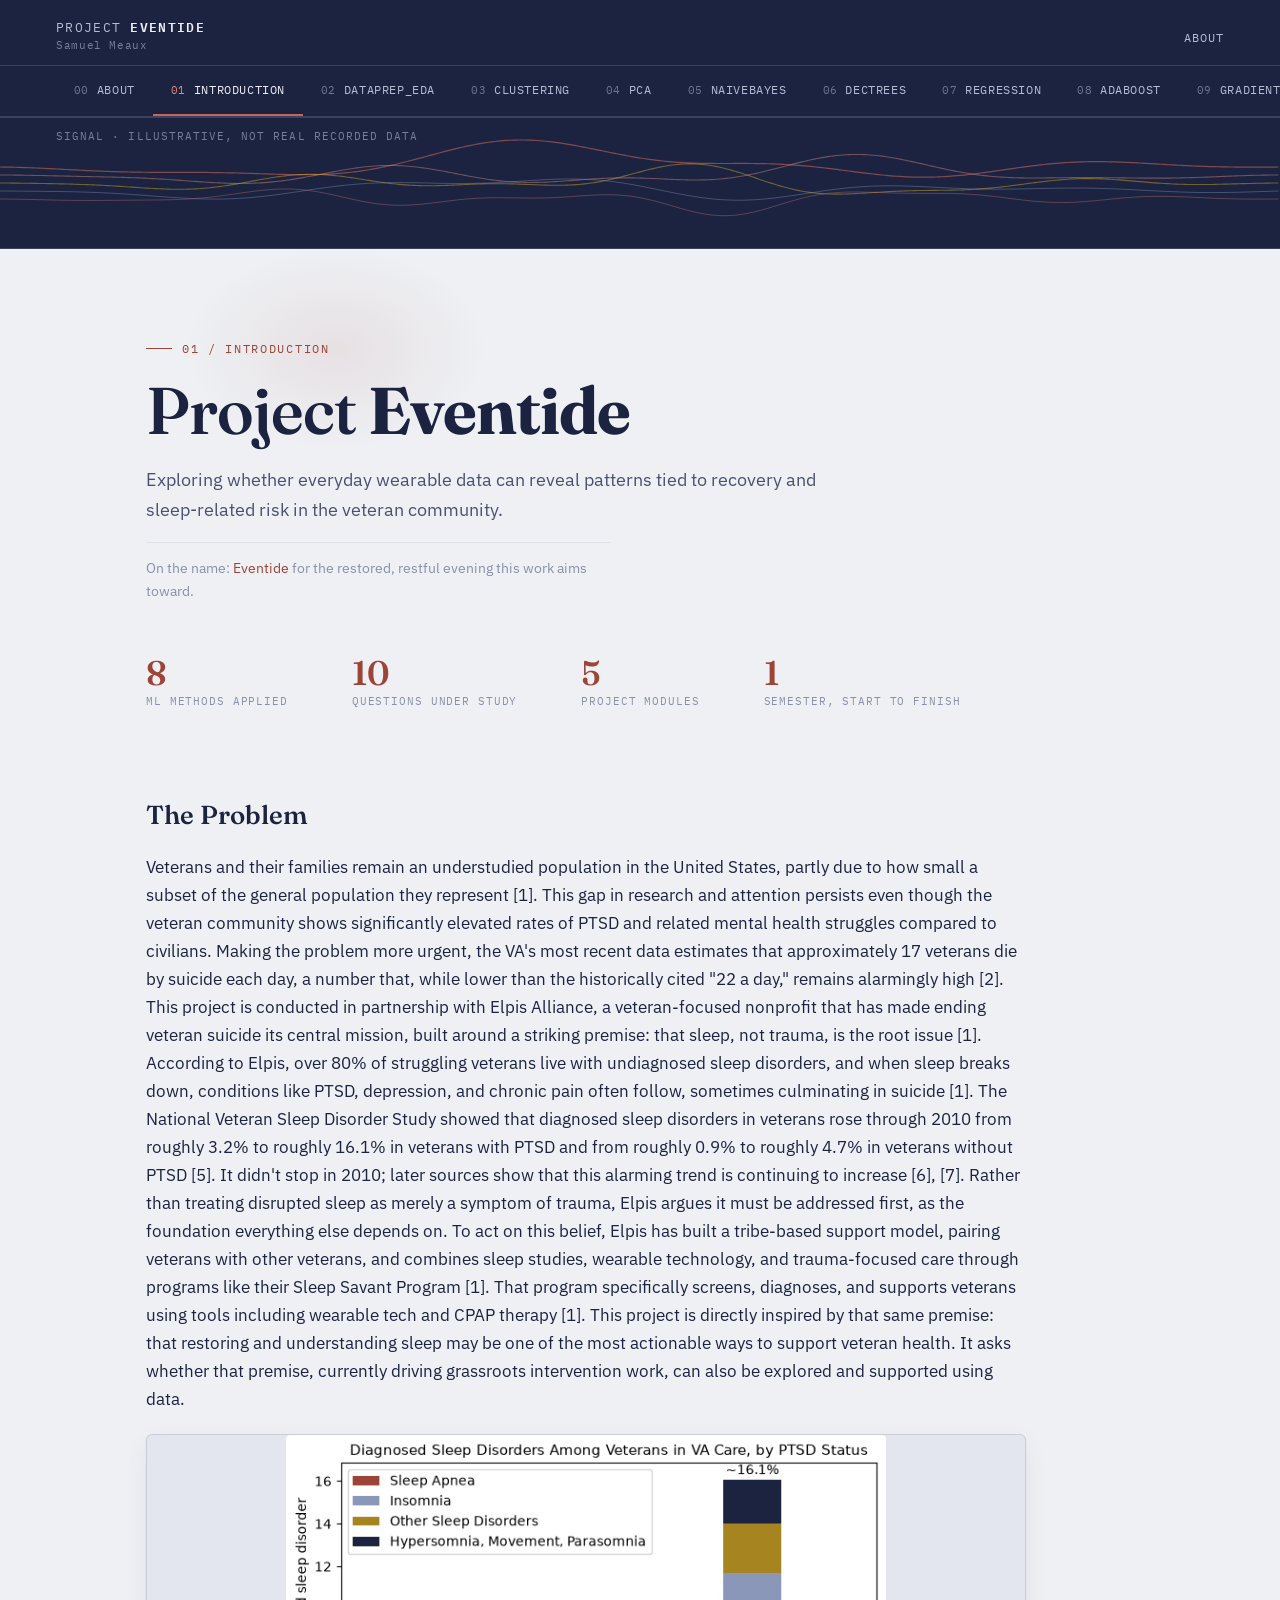
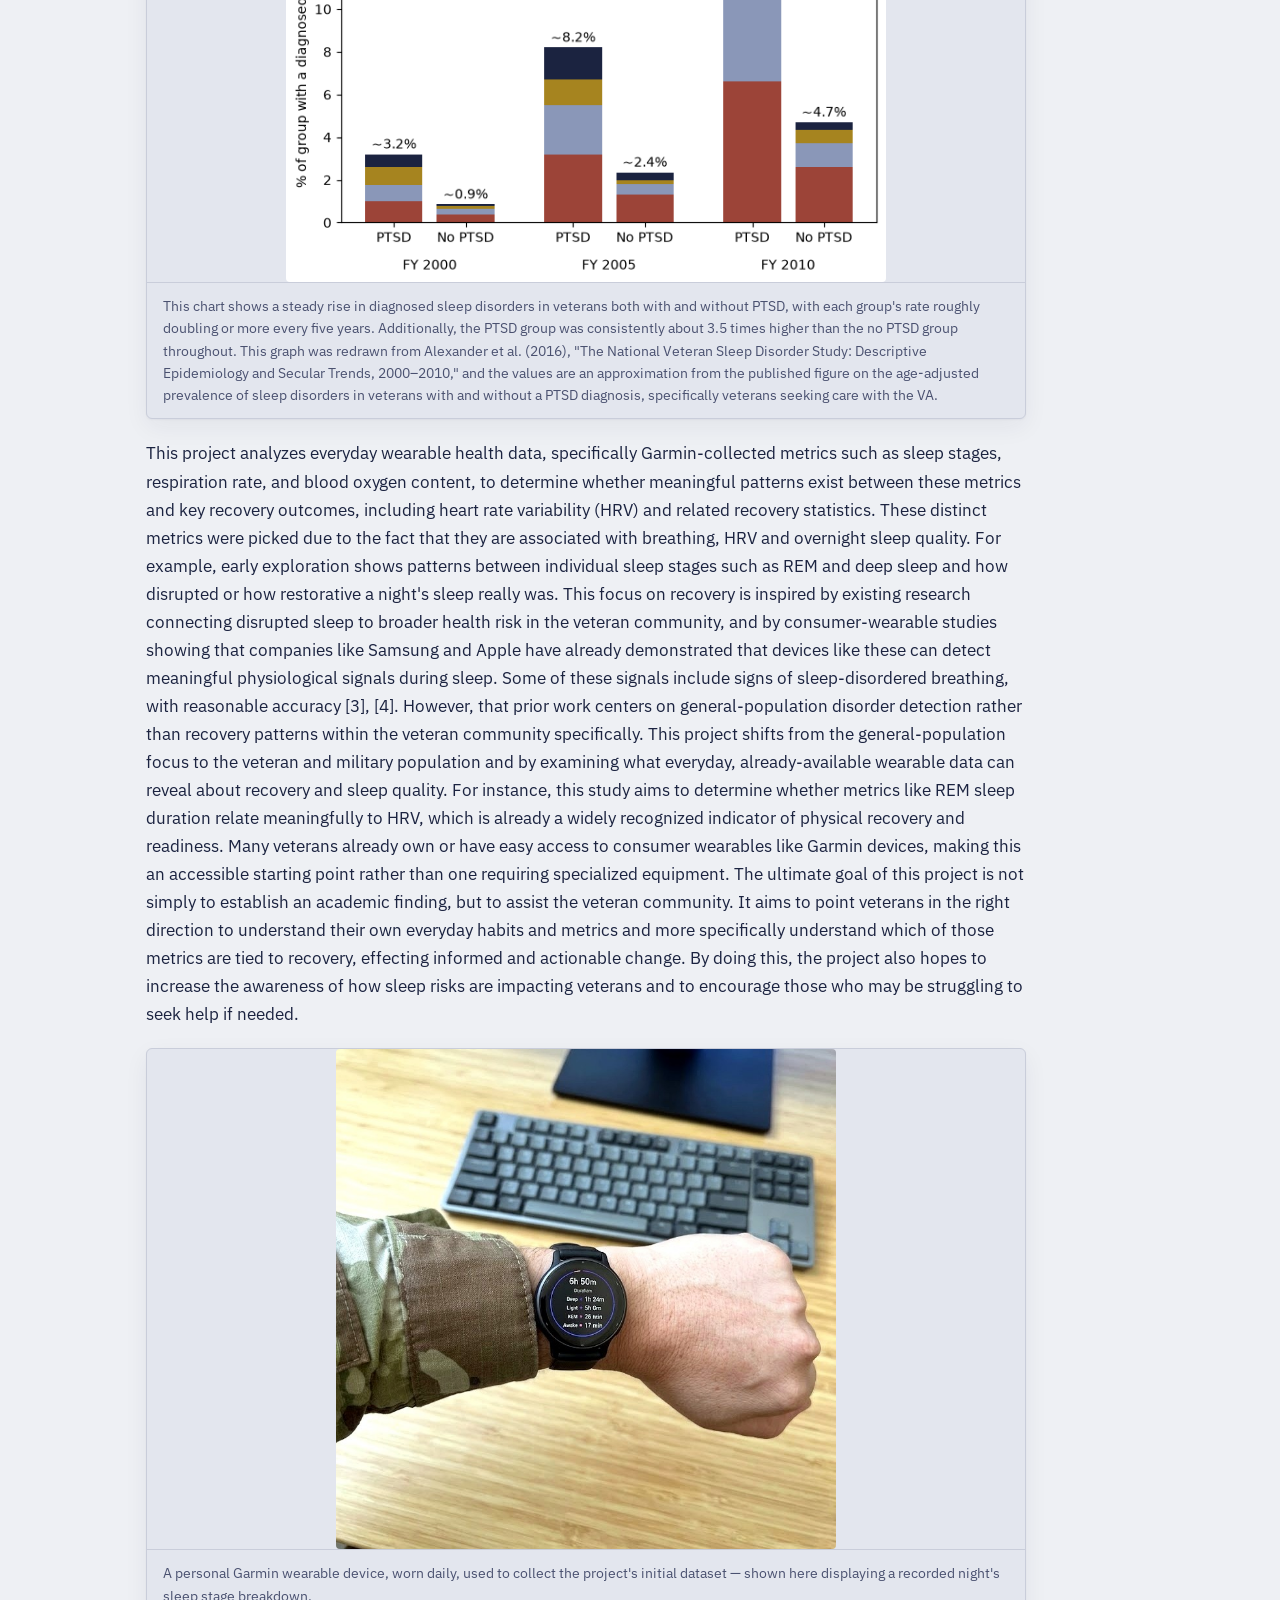
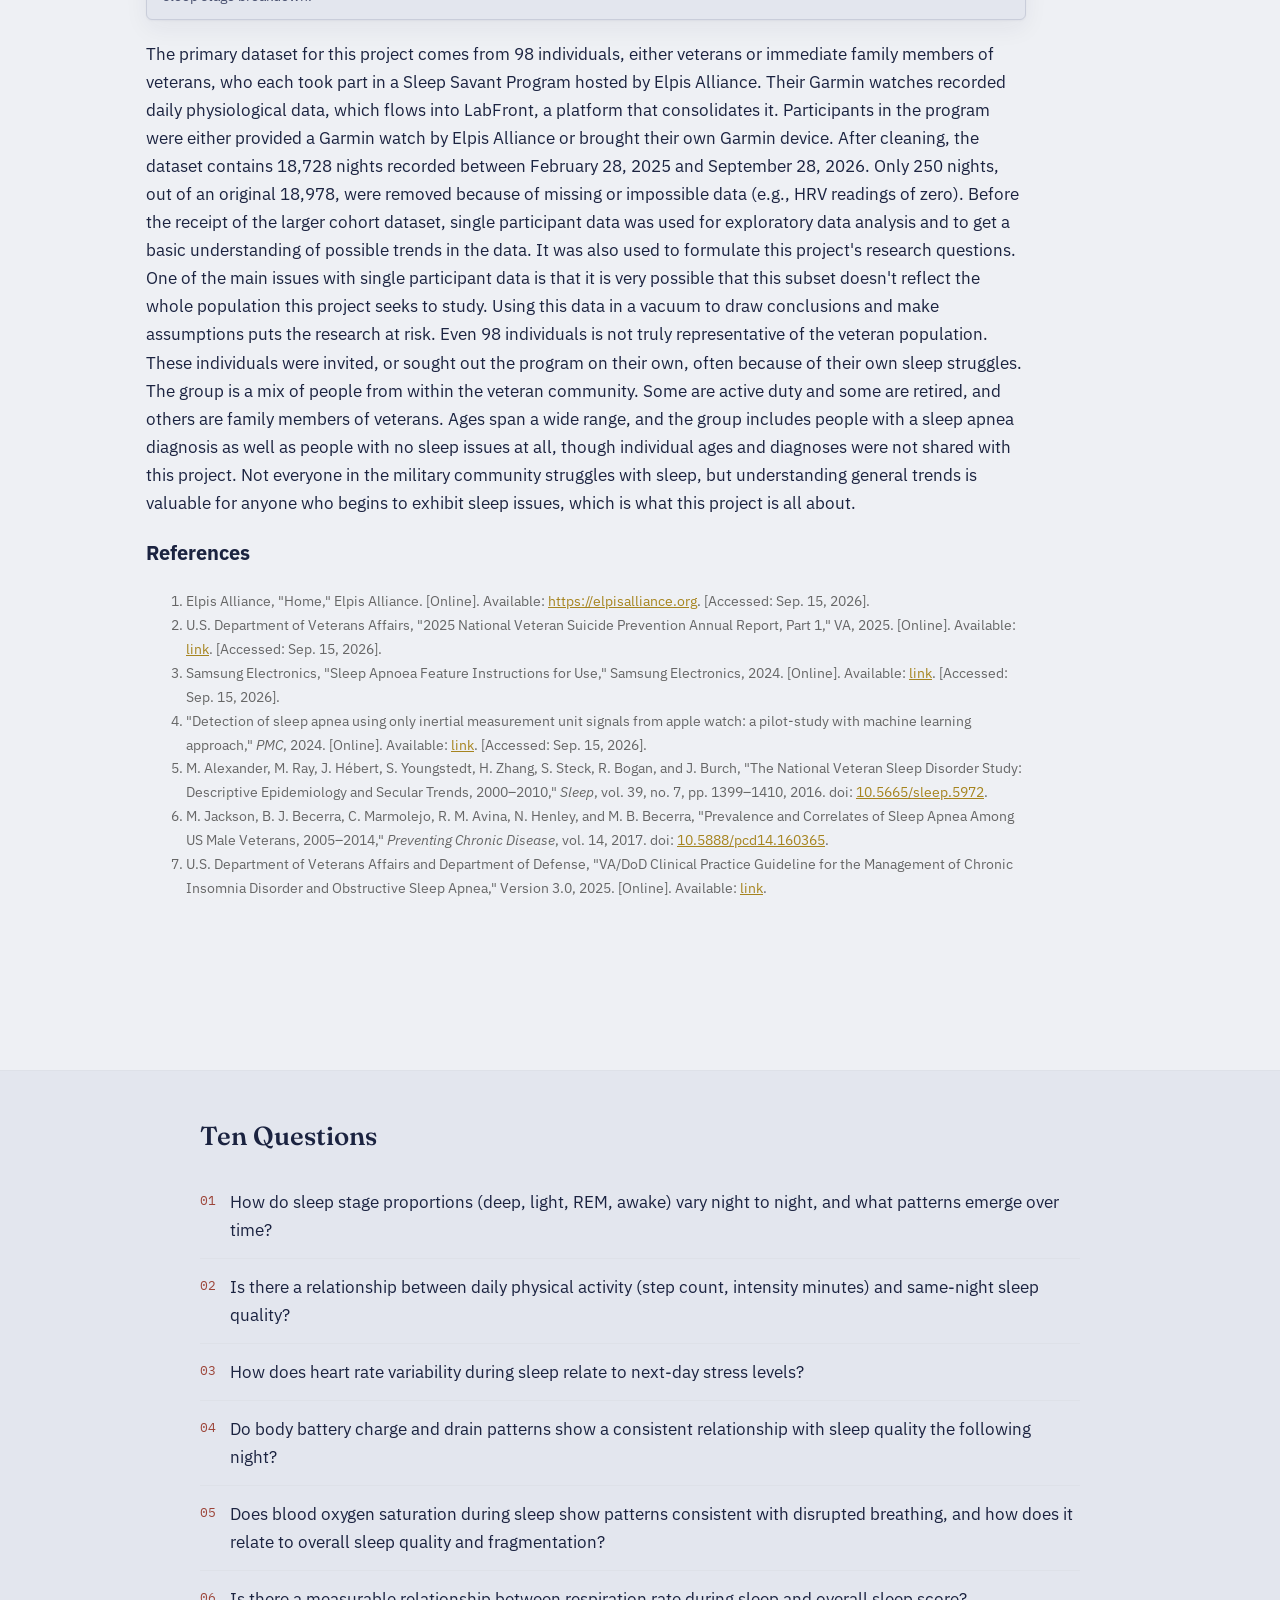
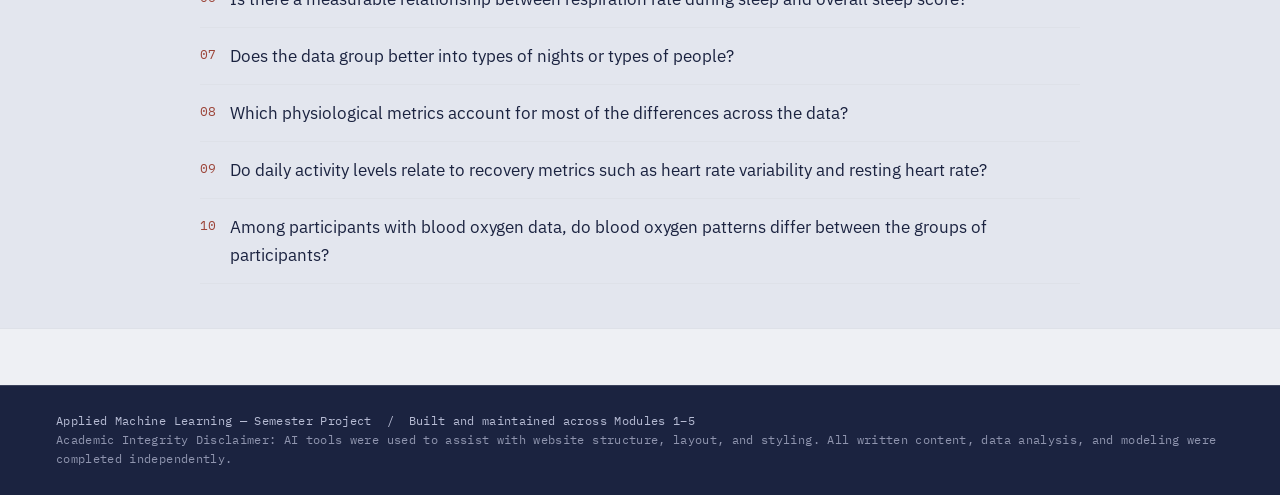
==== index.html @ ddfbb97f "F.7.3: Polishing Text" ====
<!DOCTYPE html>
<html lang="en">
<head>
<meta charset="UTF-8">
<meta name="viewport" content="width=device-width, initial-scale=1.0">
<title>Introduction — Eventide</title>
<link rel="preconnect" href="https://fonts.googleapis.com">
<link href="https://fonts.googleapis.com/css2?family=Fraunces:opsz,wght@9..144,400;9..144,560;9..144,620&family=IBM+Plex+Sans:wght@400;500;600&family=IBM+Plex+Mono:wght@400;500&display=swap" rel="stylesheet">
<link rel="stylesheet" href="style.css">
</head>
<body>

<header class="topbar">
  <a class="wordmark" href="index.html">
    <span class="wm-title">Project <b>Eventide</b></span>
    <span class="wm-name">Samuel Meaux</span>
  </a>
  <nav>
    <a href="about.html">About</a>
  </nav>
</header>

<div class="rail-wrap">
  <nav class="rail">
      <a class="rail-item" href="about.html"><span class="n">00</span><span class="t">About</span></a>
      <a class="rail-item active" href="index.html"><span class="n">01</span><span class="t">Introduction</span></a>
      <a class="rail-item" href="dataprep.html"><span class="n">02</span><span class="t">DataPrep_EDA</span></a>
      <a class="rail-item" href="clustering.html"><span class="n">03</span><span class="t">Clustering</span></a>
      <a class="rail-item" href="pca.html"><span class="n">04</span><span class="t">PCA</span></a>
      <a class="rail-item" href="naivebayes.html"><span class="n">05</span><span class="t">NaiveBayes</span></a>
      <a class="rail-item" href="dectrees.html"><span class="n">06</span><span class="t">DecTrees</span></a>
      <a class="rail-item" href="regression.html"><span class="n">07</span><span class="t">Regression</span></a>
      <a class="rail-item" href="adaboost.html"><span class="n">08</span><span class="t">AdaBoost</span></a>
      <a class="rail-item" href="gradientboosting.html"><span class="n">09</span><span class="t">GradientBoosting</span></a>
      <a class="rail-item" href="xgboost.html"><span class="n">10</span><span class="t">XGBoost</span></a>
      <a class="rail-item" href="conclusions.html"><span class="n">11</span><span class="t">Conclusions</span></a>
  </nav>
</div>

<script>(function(){var w=document.querySelector(".rail-wrap");var a=w&&w.querySelector(".active");if(a){w.scrollLeft=a.offsetLeft-(w.clientWidth-a.offsetWidth)/2;}})();</script>

<div class="wave-strip">
  <span class="wave-label">Signal &middot; illustrative, not real recorded data</span>
  <canvas id="brainwave" aria-hidden="true"></canvas>
</div>

<section class="hero">
  <div class="eyebrow">01 / Introduction</div>
  <h1>Project <b>Eventide</b></h1>
  <p class="sub">Exploring whether everyday wearable data can reveal patterns tied to recovery and sleep-related risk in the veteran community.</p>
  <p class="name-note">On the name: <em>Eventide</em> for the restored, restful evening this work aims toward.</p>
</section>

<div class="stat-strip">
  <div class="stat"><span class="num">8</span><span class="label">ML Methods Applied</span></div>
  <div class="stat"><span class="num">10</span><span class="label">Questions Under Study</span></div>
  <div class="stat"><span class="num">5</span><span class="label">Project Modules</span></div>
  <div class="stat"><span class="num">1</span><span class="label">Semester, Start to Finish</span></div>
</div>

<main class="shell">

<div class="prose">
  <h2>The Problem</h2>
  <p>Veterans and their families remain an understudied population in the United States, partly due to how small a subset of the general population they represent [1]. This gap in research and attention persists even though the veteran community shows significantly elevated rates of PTSD and related mental health struggles compared to civilians. Making the problem more urgent, the VA's most recent data estimates that approximately 17 veterans die by suicide each day, a number that, while lower than the historically cited "22 a day," remains alarmingly high [2]. This project is conducted in partnership with Elpis Alliance, a veteran-focused nonprofit that has made ending veteran suicide its central mission, built around a striking premise: that sleep, not trauma, is the root issue [1]. According to Elpis, over 80% of struggling veterans live with undiagnosed sleep disorders, and when sleep breaks down, conditions like PTSD, depression, and chronic pain often follow, sometimes culminating in suicide [1]. The National Veteran Sleep Disorder Study showed that diagnosed sleep disorders in veterans rose through 2010 from roughly 3.2% to roughly 16.1% in veterans with PTSD and from roughly 0.9% to roughly 4.7% in veterans without PTSD [5]. It didn't stop in 2010; later sources show that this alarming trend is continuing to increase [6], [7]. Rather than treating disrupted sleep as merely a symptom of trauma, Elpis argues it must be addressed first, as the foundation everything else depends on. To act on this belief, Elpis has built a tribe-based support model, pairing veterans with other veterans, and combines sleep studies, wearable technology, and trauma-focused care through programs like their Sleep Savant Program [1]. That program specifically screens, diagnoses, and supports veterans using tools including wearable tech and CPAP therapy [1]. This project is directly inspired by that same premise: that restoring and understanding sleep may be one of the most actionable ways to support veteran health. It asks whether that premise, currently driving grassroots intervention work, can also be explored and supported using data.</p>

  <figure class="figure">
  <img src="images/intro/ptsd_sleep_disorders.png" alt="Stacked bar chart of diagnosed sleep disorders among veterans in VA care with and without PTSD for fiscal years 2000, 2005, and 2010, rising in both groups and higher with PTSD" style="width:100%; max-width:600px; display:block; margin:0 auto; border-radius:4px;">
  <figcaption>This chart shows a steady rise in diagnosed sleep disorders in veterans both with and without PTSD, with each group's rate roughly doubling or more every five years. Additionally, the PTSD group was consistently about 3.5 times higher than the no PTSD group throughout. This graph was redrawn from Alexander et al. (2016), "The National Veteran Sleep Disorder Study: Descriptive Epidemiology and Secular Trends, 2000&ndash;2010," and the values are an approximation from the published figure on the age-adjusted prevalence of sleep disorders in veterans with and without a PTSD diagnosis, specifically veterans seeking care with the VA.</figcaption>
</figure>

  

  <p>This project analyzes everyday wearable health data, specifically Garmin-collected metrics such as sleep stages, respiration rate, and blood oxygen content, to determine whether meaningful patterns exist between these metrics and key recovery outcomes, including heart rate variability (HRV) and related recovery statistics. These distinct metrics were picked due to the fact that they are associated with breathing, HRV and overnight sleep quality. For example, early exploration shows patterns between individual sleep stages such as REM and deep sleep and how disrupted or how restorative a night's sleep really was. This focus on recovery is inspired by existing research connecting disrupted sleep to broader health risk in the veteran community, and by consumer-wearable studies showing that companies like Samsung and Apple have already demonstrated that devices like these can detect meaningful physiological signals during sleep. Some of these signals include signs of sleep-disordered breathing, with reasonable accuracy [3], [4]. However, that prior work centers on general-population disorder detection rather than recovery patterns within the veteran community specifically. This project shifts from the general-population focus to the veteran and military population and by examining what everyday, already-available wearable data can reveal about recovery and sleep quality. For instance, this study aims to determine whether metrics like REM sleep duration relate meaningfully to HRV, which is already a widely recognized indicator of physical recovery and readiness. Many veterans already own or have easy access to consumer wearables like Garmin devices, making this an accessible starting point rather than one requiring specialized equipment. The ultimate goal of this project is not simply to establish an academic finding, but to assist the veteran community. It aims to point veterans in the right direction to understand their own everyday habits and metrics and more specifically understand which of those metrics are tied to recovery, effecting informed and actionable change. By doing this, the project also hopes to increase the awareness of how sleep risks are impacting veterans and to encourage those who may be struggling to seek help if needed.</p>

  <figure class="figure">
  <img src="images/intro/garmin-desk-square.jpeg" alt="A Garmin wearable device on a wrist, displaying sleep stage data, with a military uniform sleeve visible" style="width:100%; max-width:500px; display:block; margin:0 auto; border-radius:4px;">
  <figcaption>A personal Garmin wearable device, worn daily, used to collect the project's initial dataset — shown here displaying a recorded night's sleep stage breakdown.</figcaption>
</figure>
  
<p>The primary dataset for this project comes from 98 individuals, either veterans or immediate family members of veterans, who each took part in a Sleep Savant Program hosted by Elpis Alliance. Their Garmin watches recorded daily physiological data, which flows into LabFront, a platform that consolidates it. Participants in the program were either provided a Garmin watch by Elpis Alliance or brought their own Garmin device. After cleaning, the dataset contains 18,728 nights recorded between February 28, 2025 and September 28, 2026. Only 250 nights, out of an original 18,978, were removed because of missing or impossible data (e.g., HRV readings of zero). Before the receipt of the larger cohort dataset, single participant data was used for exploratory data analysis and to get a basic understanding of possible trends in the data. It was also used to formulate this project's research questions. One of the main issues with single participant data is that it is very possible that this subset doesn't reflect the whole population this project seeks to study. Using this data in a vacuum to draw conclusions and make assumptions puts the research at risk. Even 98 individuals is not truly representative of the veteran population. These individuals were invited, or sought out the program on their own, often because of their own sleep struggles. The group is a mix of people from within the veteran community. Some are active duty and some are retired, and others are family members of veterans. Ages span a wide range, and the group includes people with a sleep apnea diagnosis as well as people with no sleep issues at all, though individual ages and diagnoses were not shared with this project. Not everyone in the military community struggles with sleep, but understanding general trends is valuable for anyone who begins to exhibit sleep issues, which is what this project is all about.</p>

  <h3>References</h3>
  <ol style="font-size: 0.85em; color: #666;">
    <li id="ref1">Elpis Alliance, "Home," Elpis Alliance. [Online]. Available: <a href="https://elpisalliance.org" target="_blank">https://elpisalliance.org</a>. [Accessed: Sep. 15, 2026].</li>
    <li id="ref2">U.S. Department of Veterans Affairs, "2025 National Veteran Suicide Prevention Annual Report, Part 1," VA, 2025. [Online]. Available: <a href="https://www.mentalhealth.va.gov/docs/data-sheets/2025/2025_national_veteran_suicide_prevention_annual_report_part_1_final.pdf" target="_blank">link</a>. [Accessed: Sep. 15, 2026].</li>
    <li id="ref3">Samsung Electronics, "Sleep Apnoea Feature Instructions for Use," Samsung Electronics, 2024. [Online]. Available: <a href="https://images.samsung.com/is/content/samsung/assets/za/apps/samsung-health-monitor/2025/IFU_SLEEP-APNEA_ZA_v1.0_2024-12_v1.2.pdf" target="_blank">link</a>. [Accessed: Sep. 15, 2026].</li>
    <li id="ref4">"Detection of sleep apnea using only inertial measurement unit signals from apple watch: a pilot-study with machine learning approach," <em>PMC</em>, 2024. [Online]. Available: <a href="https://www.ncbi.nlm.nih.gov/pmc/articles/PMC11787281/" target="_blank">link</a>. [Accessed: Sep. 15, 2026].</li>
    <li id="ref5">M. Alexander, M. Ray, J. H&eacute;bert, S. Youngstedt, H. Zhang, S. Steck, R. Bogan, and J. Burch, "The National Veteran Sleep Disorder Study: Descriptive Epidemiology and Secular Trends, 2000&ndash;2010," <em>Sleep</em>, vol. 39, no. 7, pp. 1399&ndash;1410, 2016. doi: <a href="https://doi.org/10.5665/sleep.5972" target="_blank">10.5665/sleep.5972</a>.</li>
    <li id="ref6">M. Jackson, B. J. Becerra, C. Marmolejo, R. M. Avina, N. Henley, and M. B. Becerra, "Prevalence and Correlates of Sleep Apnea Among US Male Veterans, 2005&ndash;2014," <em>Preventing Chronic Disease</em>, vol. 14, 2017. doi: <a href="https://doi.org/10.5888/pcd14.160365" target="_blank">10.5888/pcd14.160365</a>.</li>
    <li id="ref7">U.S. Department of Veterans Affairs and Department of Defense, "VA/DoD Clinical Practice Guideline for the Management of Chronic Insomnia Disorder and Obstructive Sleep Apnea," Version 3.0, 2025. [Online]. Available: <a href="https://www.healthquality.va.gov/guidelines/CD/insomnia/I-OSA-CPG_2025-Guideline_final_20250915.pdf" target="_blank">link</a>.</li>
  </ol>
</div>

</main>

<div class="band">
  <div class="prose">
    <h2 style="margin-top:0;">Ten Questions</h2>
    <ol class="qlist">
    <li>How do sleep stage proportions (deep, light, REM, awake) vary night to night, and what patterns emerge over time?</li>
    <li>Is there a relationship between daily physical activity (step count, intensity minutes) and same-night sleep quality?</li>
    <li>How does heart rate variability during sleep relate to next-day stress levels?</li>
    <li>Do body battery charge and drain patterns show a consistent relationship with sleep quality the following night?</li>
    <li>Does blood oxygen saturation during sleep show patterns consistent with disrupted breathing, and how does it relate to overall sleep quality and fragmentation?</li>
    <li>Is there a measurable relationship between respiration rate during sleep and overall sleep score?</li>
    <li>Does the data group better into types of nights or types of people?</li>
    <li>Which physiological metrics account for most of the differences across the data?</li>
    <li>Do daily activity levels relate to recovery metrics such as heart rate variability and resting heart rate?</li>
    <li>Among participants with blood oxygen data, do blood oxygen patterns differ between the groups of participants?</li>
  </ol>
  </div>
</div>

<footer>
  Applied Machine Learning &mdash; Semester Project &nbsp;/&nbsp; Built and maintained across Modules 1&ndash;5<br>
  <span style="opacity:.75">Academic Integrity Disclaimer: AI tools were used to assist with website structure, layout, and styling. All written content, data analysis, and modeling were completed independently.</span>
</footer>

<script>
(function(){
  var canvas = document.getElementById('brainwave');
  if(!canvas) return;
  var ctx = canvas.getContext('2d');
  var reduceMotion = window.matchMedia('(prefers-reduced-motion: reduce)').matches;
  var dpr = Math.min(window.devicePixelRatio || 1, 2);
  var w, h, t = 0;

  function resize(){
    var rect = canvas.getBoundingClientRect();
    w = rect.width;
    h = rect.height;
    canvas.width = Math.round(w * dpr);
    canvas.height = Math.round(h * dpr);
    ctx.setTransform(dpr,0,0,dpr,0,0);
  }
  window.addEventListener('resize', resize);
  window.addEventListener('load', resize);
  if(window.ResizeObserver){
    new ResizeObserver(resize).observe(canvas);
  }
  resize();

  // continuous traveling-wave function — never repeats/tiles, so no seam
  function channelY(x, time, opts){
    var v = 0;
    v += Math.sin(x*opts.f1 - time*opts.s1) * opts.a1;
    v += Math.sin(x*opts.f2 - time*opts.s2 + opts.p2) * opts.a2;
    v += Math.sin(x*opts.f3 - time*opts.s3 + opts.p3) * opts.a3;
    return v;
  }

  // envelope tapers amplitude to ~0 at both edges, so every line
  // converges toward a flat point left and right — like a live signal
  // bundle that only "reads" in the middle of the strip
  function envelope(x){
    var u = x / w;
    return Math.pow(Math.sin(Math.PI * u), 1.15);
  }

  var channels = [
    { f1:0.0095, s1:0.040, a1:15, f2:0.021, s2:0.024, a2:7,  f3:0.0045, s3:0.062, a3:9,  p2:0.6,  p3:2.1, baseOff:-16, color:'#C9645A', width:1.2, opacity:0.60 },
    { f1:0.0130, s1:0.052, a1:12, f2:0.026, s2:0.033, a2:6,  f3:0.0060, s3:0.078, a3:7,  p2:1.4,  p3:0.4, baseOff:-8,  color:'#D98A80', width:1.1, opacity:0.46 },
    { f1:0.0165, s1:0.061, a1:11, f2:0.031, s2:0.041, a2:5,  f3:0.0075, s3:0.090, a3:6,  p2:2.2,  p3:1.1, baseOff:0,   color:'#C9A227', width:1.1, opacity:0.50 },
    { f1:0.0110, s1:0.047, a1:10, f2:0.024, s2:0.029, a2:5,  f3:0.0052, s3:0.070, a3:6,  p2:3.0,  p3:1.8, baseOff:8,   color:'#8A97B8', width:1.0, opacity:0.40 },
    { f1:0.0200, s1:0.070, a1:9,  f2:0.036, s2:0.050, a2:4,  f3:0.0090, s3:0.100, a3:5,  p2:0.9,  p3:2.6, baseOff:16,  color:'#B76E76', width:1.0, opacity:0.42 }
  ];

  function drawChannel(opts){
    ctx.beginPath();
    ctx.strokeStyle = opts.color;
    ctx.globalAlpha = opts.opacity;
    ctx.lineWidth = opts.width;
    ctx.lineJoin = 'round';
    ctx.lineCap = 'round';
    var baseY = h * 0.5 + opts.baseOff;
    var step = 3;
    for(var x = 0; x <= w; x += step){
      var y = baseY + channelY(x, t, opts) * envelope(x);
      if(x === 0) ctx.moveTo(x, y);
      else ctx.lineTo(x, y);
    }
    ctx.stroke();
  }

  function frame(){
    ctx.clearRect(0,0,w,h);
    for(var i = 0; i < channels.length; i++) drawChannel(channels[i]);
    t += 0.06;
    if(!reduceMotion) requestAnimationFrame(frame);
  }

  frame();
})();
</script>
</body>
</html>
---- style.css ----
/* ============================================================
   TOKENS
   ============================================================ */
:root{
  /* moonlit page — where long-form text lives, kept light for readability */
  --paper: #EEF0F4;
  --paper-alt: #E3E6EE;
  --card: #F7F8FB;
  --ink: #1B2340;
  --ink-soft: #4A5170;
  --ink-faint: #8890A8;
  --line: #C9CDDA;
  --line-soft: #DEE1E8;

  /* accents — brick red (primary) + muted gold (secondary) */
  --brass: #9C4438;
  --brass-soft: rgba(156,68,56,0.10);
  --steel: #A6841F;
  --steel-soft: rgba(166,132,31,0.14);

  /* night — deep indigo frame around the top nav and footer */
  --night: #1B2340;
  --night-ink: #EDEFF5;
  --night-ink-soft: #B7BCD4;
  --night-line: rgba(255,255,255,0.14);

  --max: 880px;
}

*{box-sizing:border-box;}
html{scroll-behavior:smooth;}
body{
  margin:0;
  background:var(--paper);
  color:var(--ink);
  font-family:"IBM Plex Sans", -apple-system, sans-serif;
  font-size:17px;
  line-height:1.65;
}

a{color:var(--steel);}
a:hover{color:var(--brass);}

::selection{background:var(--brass-soft); color:var(--ink);}

/* ============================================================
   BRAINWAVE STRIP  (Introduction page signature element)
   ============================================================ */
.wave-strip{
  width:100%;
  background:var(--night);
  border-top:1px solid var(--night-line);
  border-bottom:1px solid var(--night-line);
  position:relative;
}
.wave-strip canvas{
  display:block;
  width:100%;
  height:130px;
}
.wave-label{
  position:absolute;
  top:10px;
  left:clamp(20px,5vw,56px);
  font-family:"IBM Plex Mono", monospace;
  font-size:10.5px;
  letter-spacing:0.1em;
  text-transform:uppercase;
  color:var(--night-ink-soft);
  opacity:.6;
  z-index:2;
}


.topbar{
  display:flex;
  align-items:center;
  justify-content:space-between;
  padding:20px clamp(20px, 5vw, 56px) 14px;
  background:var(--night);
  border-bottom:1px solid var(--night-line);
}
.wordmark{
  display:flex;
  flex-direction:column;
  gap:3px;
  text-decoration:none;
  line-height:1.2;
}
.wordmark .wm-title{
  font-family:"IBM Plex Mono", monospace;
  font-size:13px;
  letter-spacing:0.1em;
  text-transform:uppercase;
  color:var(--night-ink-soft);
}
.wordmark .wm-title b{color:var(--night-ink); font-weight:600;}
.wordmark .wm-name{
  font-family:"IBM Plex Mono", monospace;
  font-size:10.5px;
  letter-spacing:0.06em;
  color:var(--night-ink-soft);
  opacity:.6;
}
.wordmark:hover .wm-title,
.wordmark:hover .wm-title b,
.wordmark:hover .wm-name{
  color:#D98A80;
}
.topbar nav a{
  font-family:"IBM Plex Mono", monospace;
  font-size:12px;
  letter-spacing:0.08em;
  text-transform:uppercase;
  text-decoration:none;
  color:var(--night-ink-soft);
  margin-left:22px;
}
.topbar nav a:hover, .topbar nav a.active{color:#D98A80;}

/* ============================================================
   MISSION RAIL  (signature element — sequential tab navigation)
   ============================================================ */
.rail-wrap{
  background:var(--night);
  border-bottom:1px solid var(--night-line);
  overflow-x:auto;
}
.rail{
  display:flex;
  min-width:max-content;
  padding:0 clamp(20px, 5vw, 56px);
}
.rail a{
  display:flex;
  align-items:baseline;
  gap:8px;
  padding:14px 18px;
  text-decoration:none;
  border-bottom:2px solid transparent;
  white-space:nowrap;
  transition:border-color .15s ease;
}
.rail .n{
  font-family:"IBM Plex Mono", monospace;
  font-size:11px;
  color:var(--night-ink-soft);
  opacity:.55;
  letter-spacing:0.04em;
}
.rail .t{
  font-family:"IBM Plex Mono", monospace;
  font-size:12px;
  letter-spacing:0.05em;
  text-transform:uppercase;
  color:var(--night-ink-soft);
}
.rail a:hover{border-bottom-color:var(--night-line);}
.rail a.active{border-bottom-color:#C9645A;}
.rail a.active .n{color:#D98A80; opacity:1;}
.rail a.active .t{color:var(--night-ink);}

/* ============================================================
   HERO
   ============================================================ */
.hero{
  padding:clamp(48px,7vw,96px) clamp(20px,5vw,56px) clamp(28px,4vw,44px);
  max-width:1100px;
  margin:0 auto;
  position:relative;
}
.hero::before{
  content:"";
  position:absolute;
  top:-40px; left:clamp(0px,4vw,36px);
  width:420px; height:280px;
  background:radial-gradient(closest-side, rgba(156,68,56,0.09), transparent 72%);
  pointer-events:none;
  z-index:-1;
}
.hero .eyebrow{
  font-family:"IBM Plex Mono", monospace;
  font-size:12px;
  letter-spacing:0.14em;
  text-transform:uppercase;
  color:var(--brass);
  display:flex;
  align-items:center;
  gap:10px;
  margin-bottom:18px;
}
.hero .eyebrow::before{
  content:"";
  width:26px; height:1px;
  background:var(--brass);
  display:inline-block;
}
.hero h1{
  font-family:"Fraunces", serif;
  font-optical-sizing:auto;
  font-weight:560;
  font-size:clamp(38px, 5.6vw, 66px);
  line-height:1.04;
  letter-spacing:-0.015em;
  margin:0 0 20px;
  max-width:16ch;
  text-shadow:0 1px 0 rgba(255,255,255,0.4);
}
.hero .sub{
  font-size:18px;
  color:var(--ink-soft);
  max-width:62ch;
  margin:0 0 18px;
}
.hero .name-note{
  font-size:14px;
  color:var(--ink-faint);
  max-width:58ch;
  margin:0;
  padding-top:14px;
  border-top:1px solid var(--line-soft);
}
.hero .name-note em{
  color:var(--brass);
  font-style:normal;
}

/* ============================================================
   STAT STRIP  (hero support — real numbers, not decoration)
   ============================================================ */
.stat-strip{
  display:flex;
  flex-wrap:wrap;
  gap:clamp(28px,6vw,64px);
  max-width:1100px;
  margin:0 auto;
  padding:8px clamp(20px,5vw,56px) 40px;
}
.stat{
  display:flex;
  flex-direction:column;
  gap:2px;
}
.stat .num{
  font-family:"Fraunces", serif;
  font-weight:560;
  font-size:34px;
  color:var(--brass);
  line-height:1;
}
.stat .label{
  font-family:"IBM Plex Mono", monospace;
  font-size:11px;
  letter-spacing:0.08em;
  text-transform:uppercase;
  color:var(--ink-faint);
}

/* ============================================================
   FULL-BLEED BAND  (breaks up long flat scroll)
   ============================================================ */
.band{
  background:var(--paper-alt);
  border-top:1px solid var(--line-soft);
  border-bottom:1px solid var(--line-soft);
  margin:56px 0;
  padding:44px clamp(20px,5vw,56px);
}
.band .prose{max-width:var(--max); margin:0 auto; padding:0 0;}


.shell{
  padding:0 clamp(20px,5vw,56px) 100px;
  max-width:1100px;
  margin:0 auto;
}
.prose{max-width:var(--max);}
.prose p{margin:0 0 20px;}
.prose h2{
  font-family:"Fraunces", serif;
  font-weight:560;
  font-size:26px;
  margin:44px 0 16px;
}

/* ============================================================
   PLACEHOLDER CARDS  (to be replaced with real content)
   ============================================================ */
.tk{
  border:1px solid var(--line);
  background:var(--card);
  border-radius:6px;
  padding:24px 26px;
  margin:20px 0 30px;
  box-shadow:0 1px 2px rgba(27,35,64,0.04), 0 6px 20px rgba(27,35,64,0.05);
  position:relative;
}
.tk::before{
  content:"";
  position:absolute;
  left:0; top:14px; bottom:14px;
  width:3px;
  border-radius:2px;
  background:var(--brass);
  opacity:.55;
}
.tk .tk-label{
  font-family:"IBM Plex Mono", monospace;
  font-size:11px;
  letter-spacing:0.1em;
  text-transform:uppercase;
  color:var(--brass);
  margin-bottom:8px;
  display:block;
}
.tk p{color:var(--ink-soft); margin:0 0 8px; font-size:15px;}
.tk ul{margin:6px 0 0; padding-left:20px; color:var(--ink-soft); font-size:15px;}
.tk ul li{margin-bottom:4px;}

/* ============================================================
   METHOD-TAB SECTIONS  (Overview / Data / Code / Results)
   ============================================================ */
.method-section{
  margin-bottom:8px;
  padding-top:34px;
  border-top:1px solid var(--line-soft);
}
.method-section:first-of-type{border-top:none;}
.method-section .tag{
  font-family:"IBM Plex Mono", monospace;
  font-size:11px;
  letter-spacing:0.12em;
  text-transform:uppercase;
  color:var(--steel);
  background:var(--steel-soft);
  border:1px solid rgba(166,132,31,0.22);
  padding:5px 12px;
  border-radius:20px;
  display:inline-block;
  margin-bottom:14px;
}

/* ============================================================
   IMAGE / FIGURE PLACEHOLDERS
   ============================================================ */
.figure{
  border:1px solid var(--line);
  background:var(--paper-alt);
  border-radius:6px;
  padding:0;
  margin:20px 0;
  overflow:hidden;
  box-shadow:0 1px 2px rgba(27,35,64,0.04), 0 8px 24px rgba(27,35,64,0.06);
  transition:box-shadow .18s ease, transform .18s ease;
}
.figure:hover{
  box-shadow:0 2px 4px rgba(27,35,64,0.06), 0 14px 32px rgba(27,35,64,0.09);
  transform:translateY(-1px);
}
.figure .ph{
  aspect-ratio: 16/9;
  display:flex;
  align-items:center;
  justify-content:center;
  font-family:"IBM Plex Mono", monospace;
  font-size:12px;
  color:var(--ink-faint);
  letter-spacing:0.05em;
}
.figure figcaption{
  padding:12px 16px;
  font-size:13.5px;
  color:var(--ink-soft);
  border-top:1px solid var(--line);
}
.figure-grid{
  display:grid;
  grid-template-columns:repeat(auto-fit, minmax(220px,1fr));
  gap:16px;
  margin:20px 0;
}
.figure-grid .figure{margin:0;}
.figure-grid .ph{aspect-ratio:4/3;}

/* ============================================================
   QUESTION LIST (Introduction tab)
   ============================================================ */
.qlist{
  list-style:none;
  counter-reset:q;
  margin:0; padding:0;
}
.qlist li{
  counter-increment:q;
  display:flex;
  gap:14px;
  padding:14px 0;
  border-bottom:1px solid var(--line-soft);
}
.qlist li::before{
  content:counter(q, decimal-leading-zero);
  font-family:"IBM Plex Mono", monospace;
  font-size:13px;
  color:var(--brass);
  flex-shrink:0;
  padding-top:2px;
}

.byline{
  font-family:"IBM Plex Mono", monospace;
  font-size:13px;
  letter-spacing:0.04em;
  color:var(--ink-faint);
  margin:0 0 24px;
}

/* ============================================================
   LINK ROW (raw / clean data, code links)
   ============================================================ */
.linkrow{
  display:flex;
  flex-wrap:wrap;
  gap:10px;
  margin:16px 0 6px;
}
.linkrow a{
  font-family:"IBM Plex Mono", monospace;
  font-size:12.5px;
  text-decoration:none;
  border:1px solid var(--line);
  padding:9px 15px;
  border-radius:20px;
  color:var(--ink-soft);
  background:var(--card);
  transition:border-color .15s ease, color .15s ease, background .15s ease;
}
.linkrow a:hover{border-color:var(--brass); color:var(--brass);}

/* ============================================================
   FOOTER
   ============================================================ */
footer{
  background:var(--night);
  border-top:1px solid var(--night-line);
  padding:26px clamp(20px,5vw,56px);
  font-family:"IBM Plex Mono", monospace;
  font-size:11.5px;
  color:var(--night-ink-soft);
  letter-spacing:0.03em;
}

@media (max-width:640px){
  .topbar{flex-direction:column; align-items:flex-start; gap:10px;}
  .topbar nav a{margin-left:0; margin-right:18px;}
}
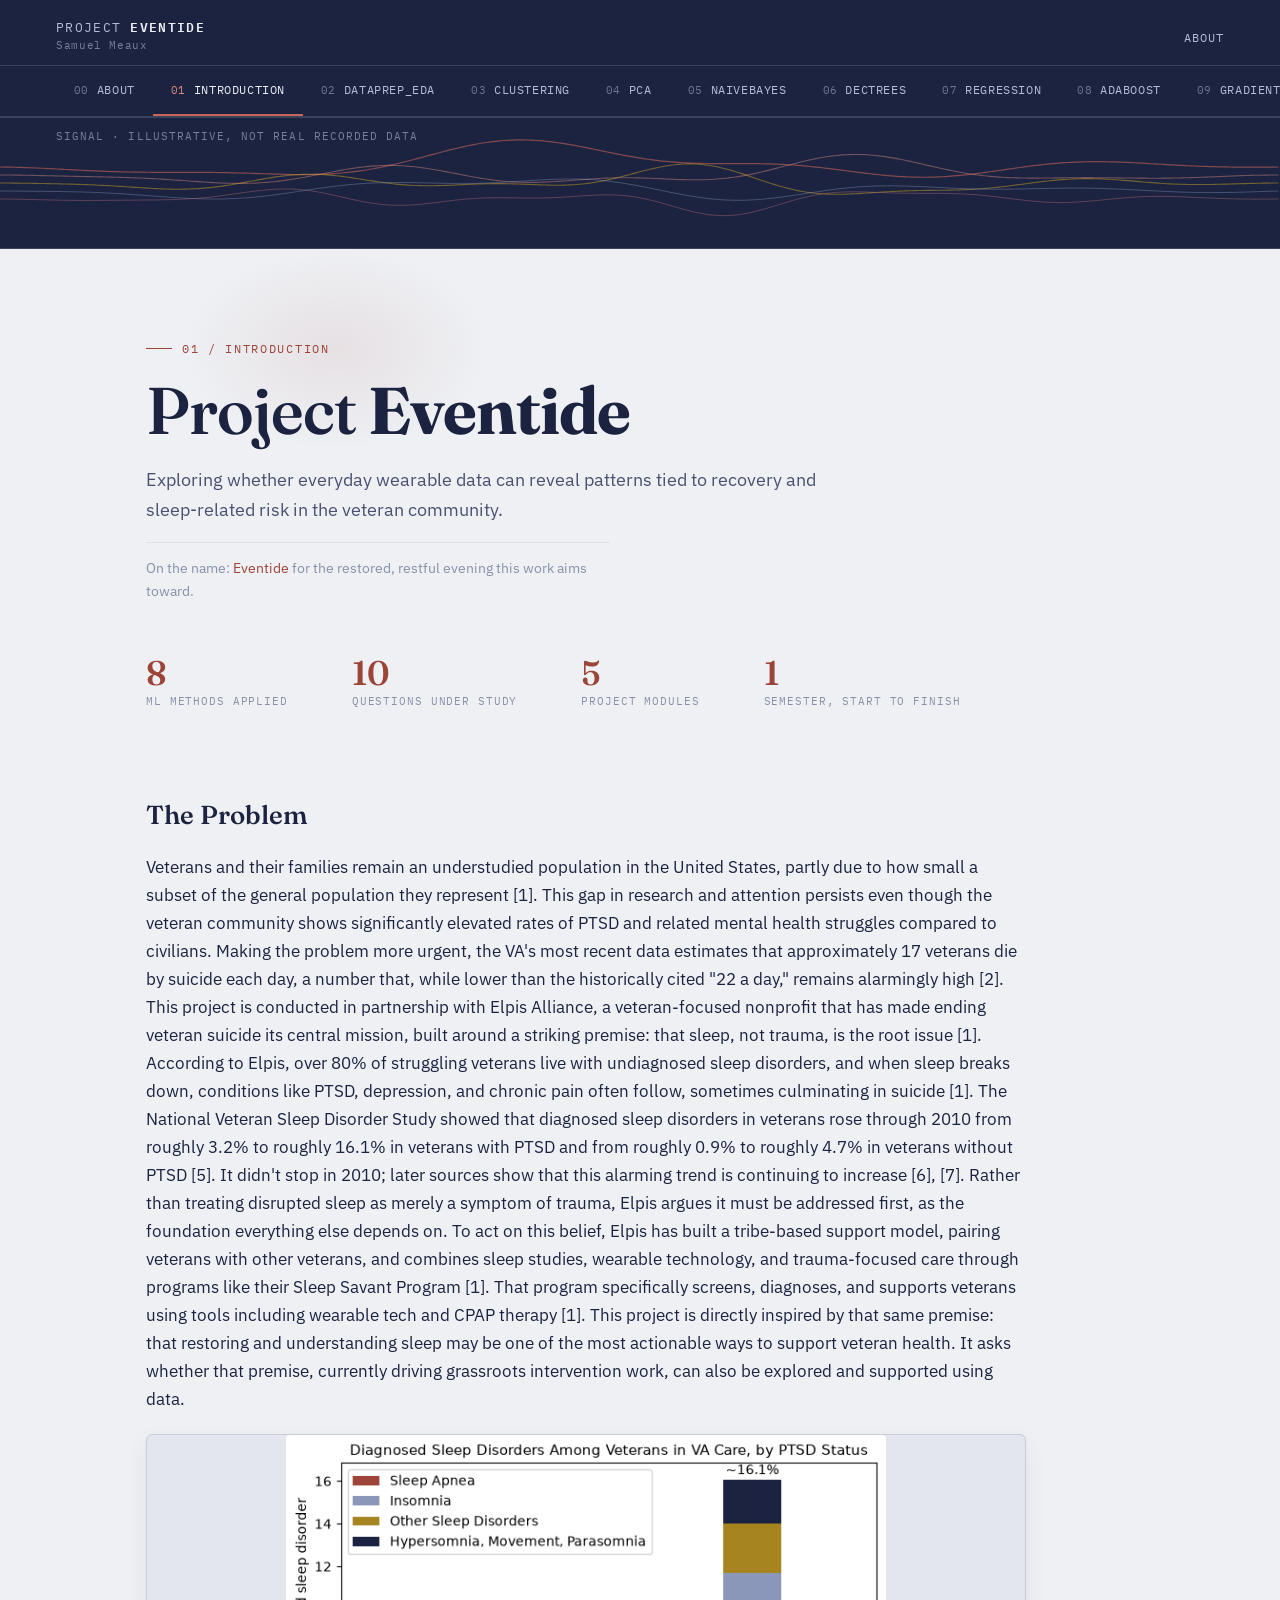
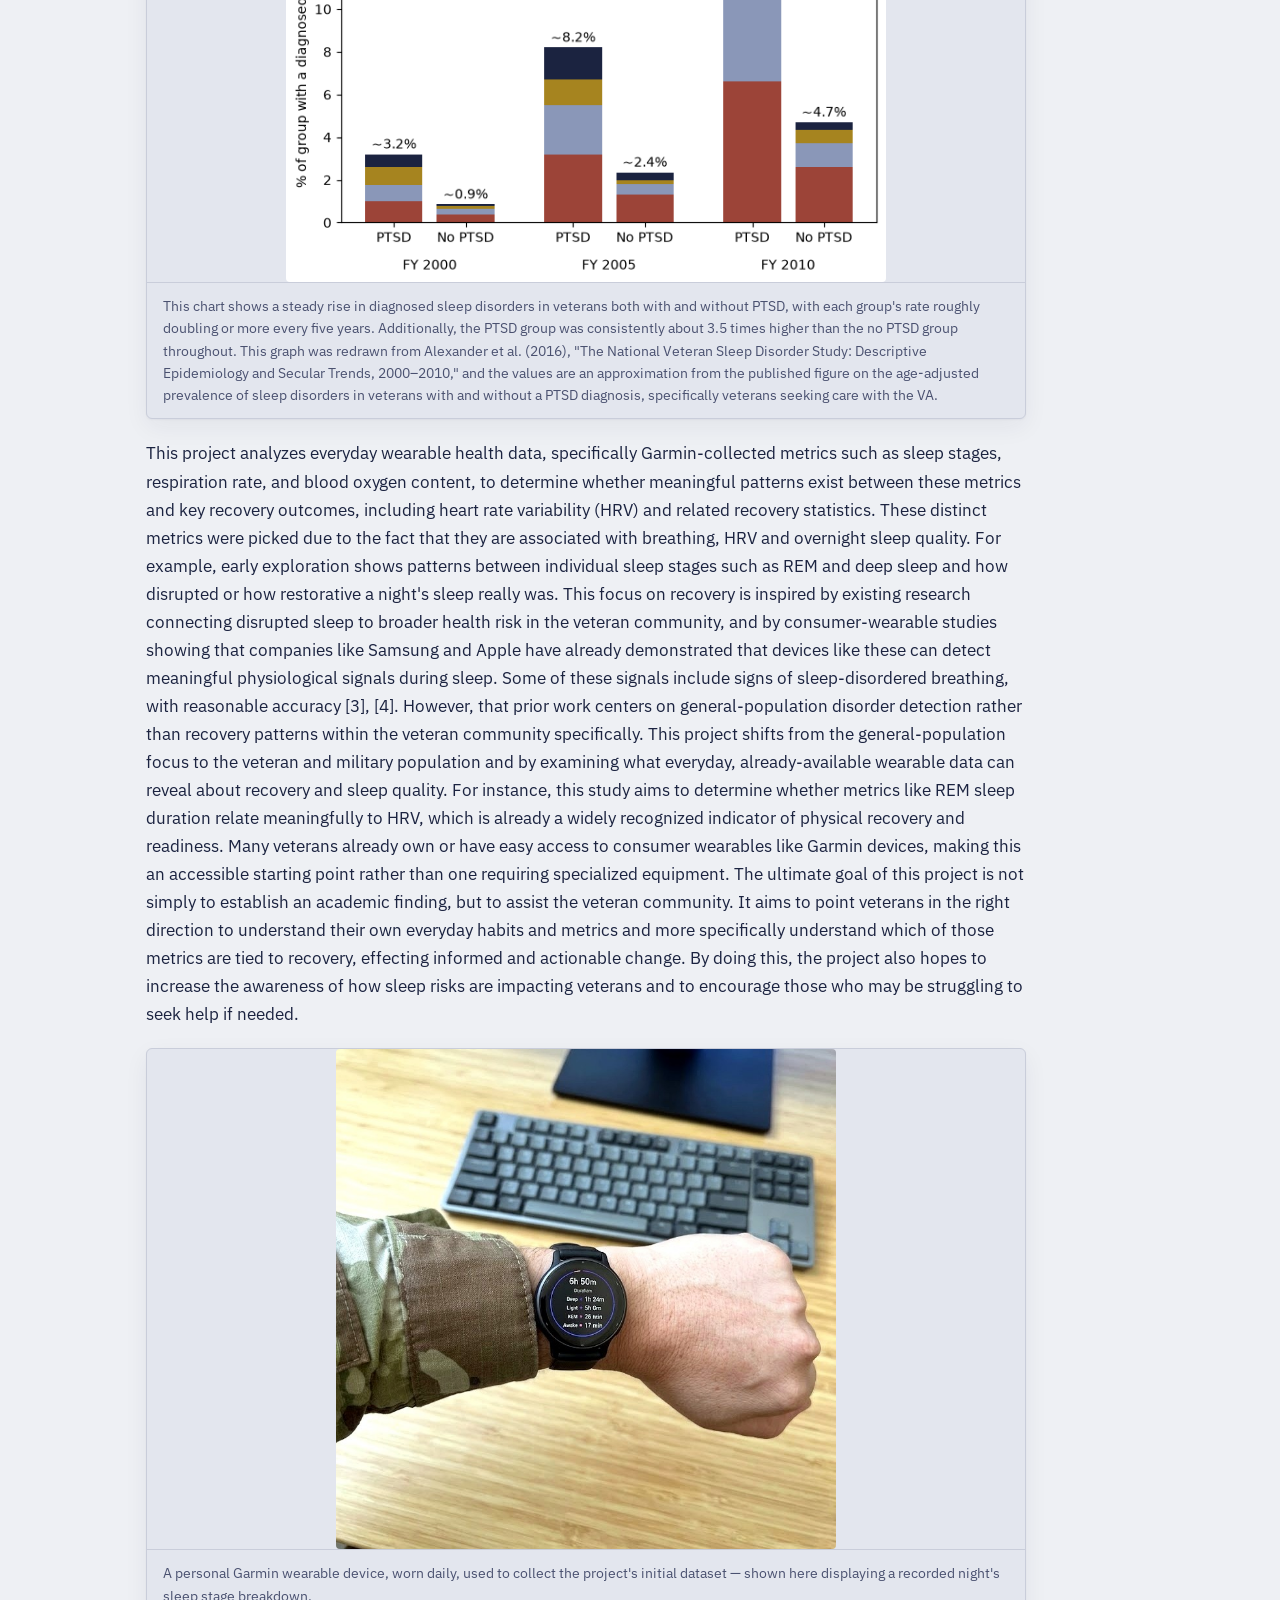
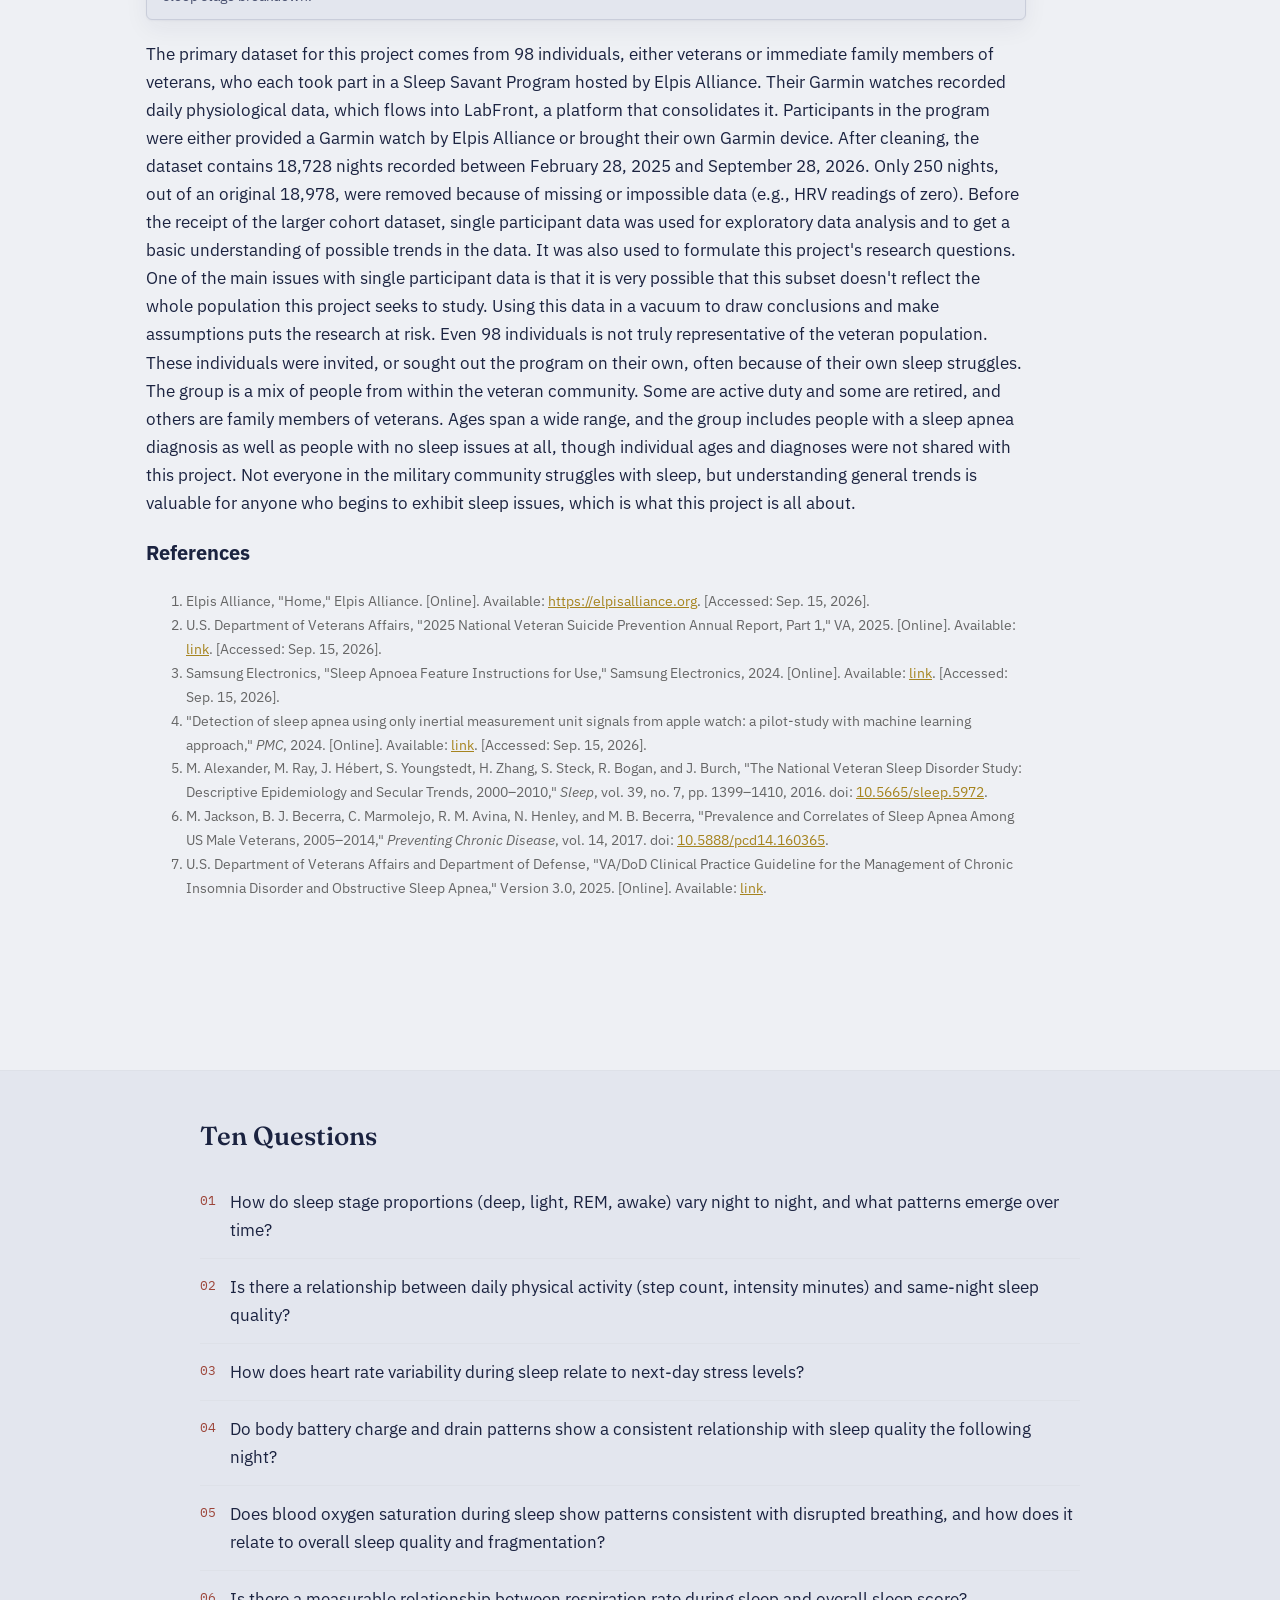
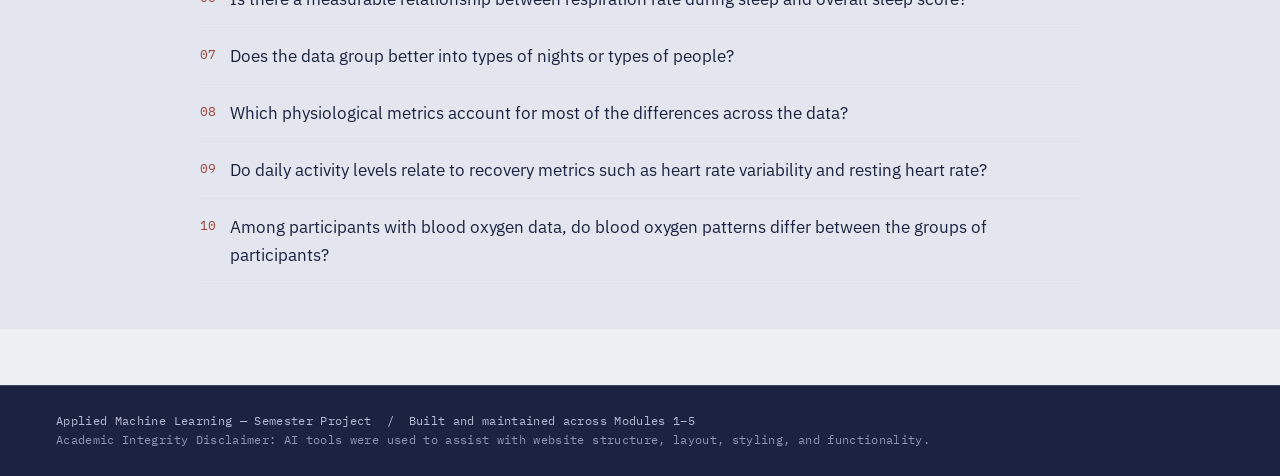
==== commit 55a77f6b: "F.8: Final Module Two Commit?" ====
--- a/index.html
+++ b/index.html
@@ -114,7 +114,7 @@
 
 <footer>
   Applied Machine Learning &mdash; Semester Project &nbsp;/&nbsp; Built and maintained across Modules 1&ndash;5<br>
-  <span style="opacity:.75">Academic Integrity Disclaimer: AI tools were used to assist with website structure, layout, and styling. All written content, data analysis, and modeling were completed independently.</span>
+  <span style="opacity:.75">Academic Integrity Disclaimer: AI tools were used to assist with website structure, layout, styling, and functionality.</span>
 </footer>
 
 <script>
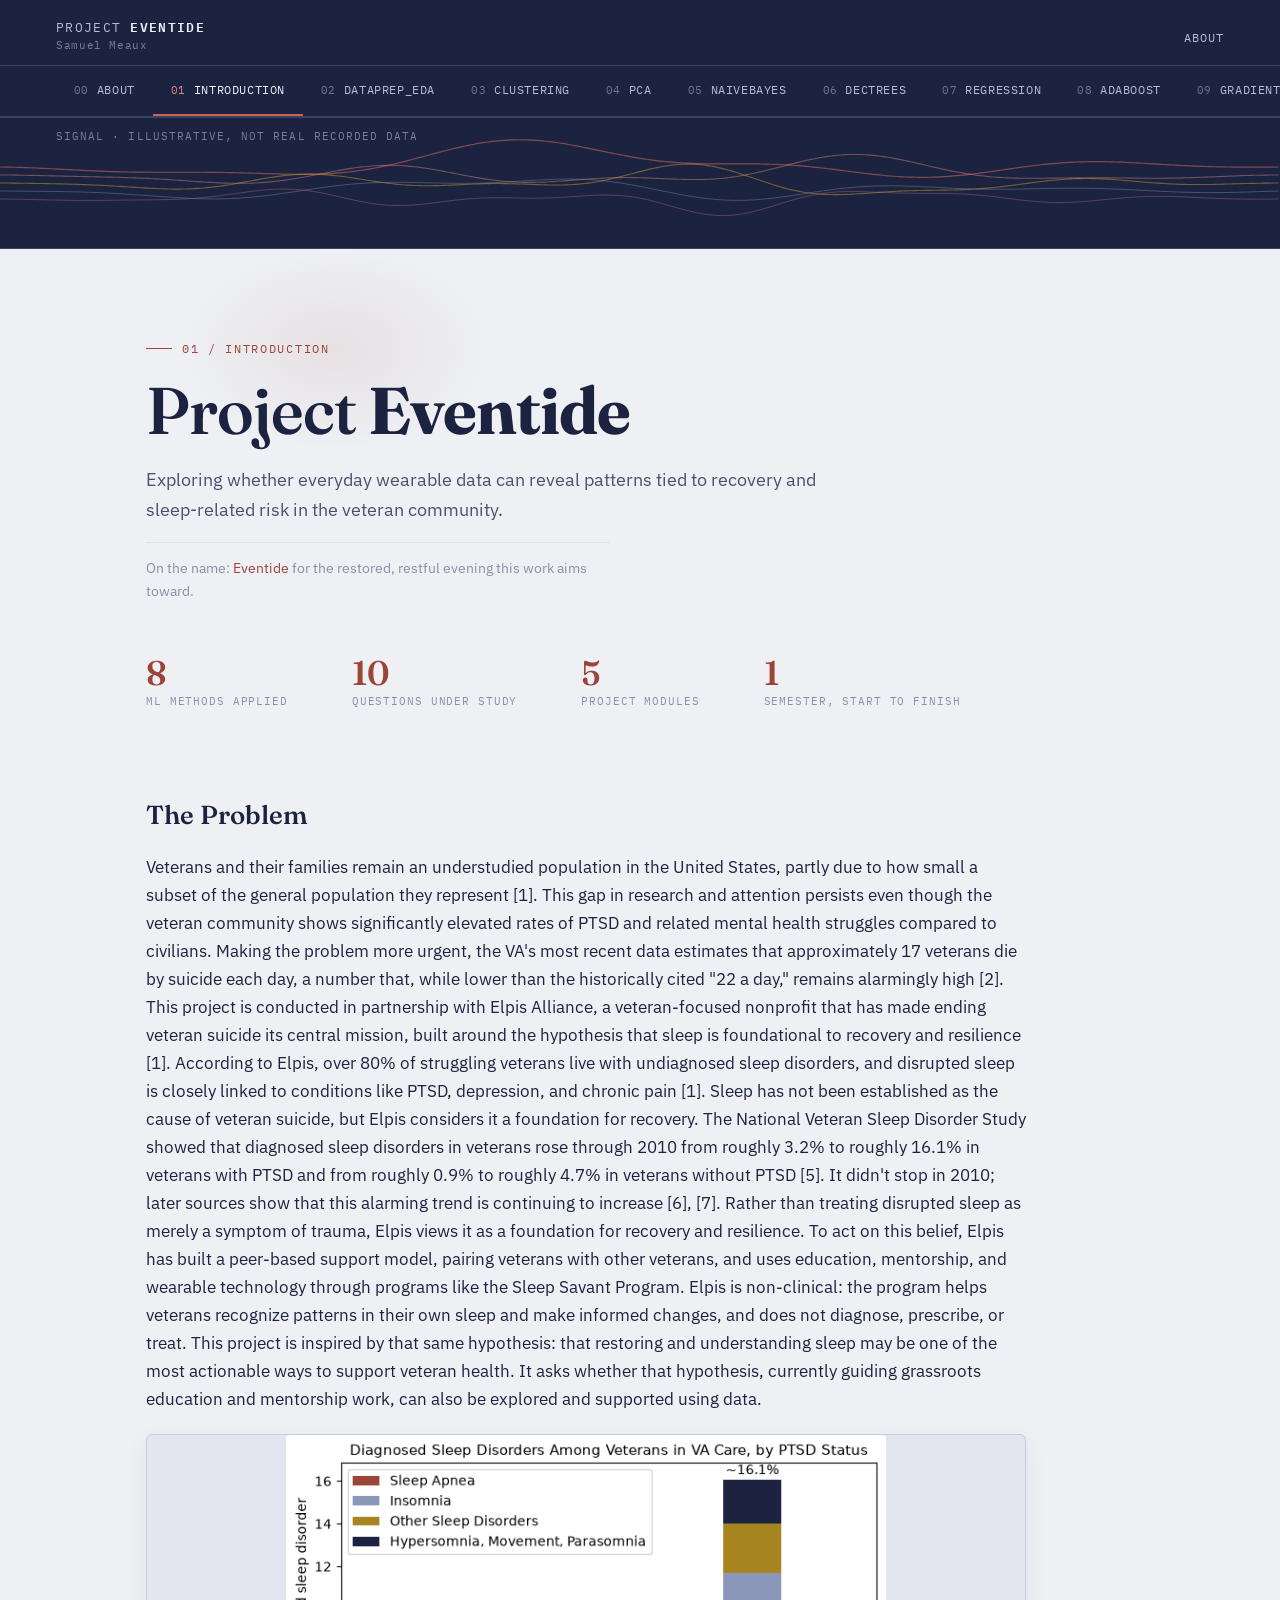
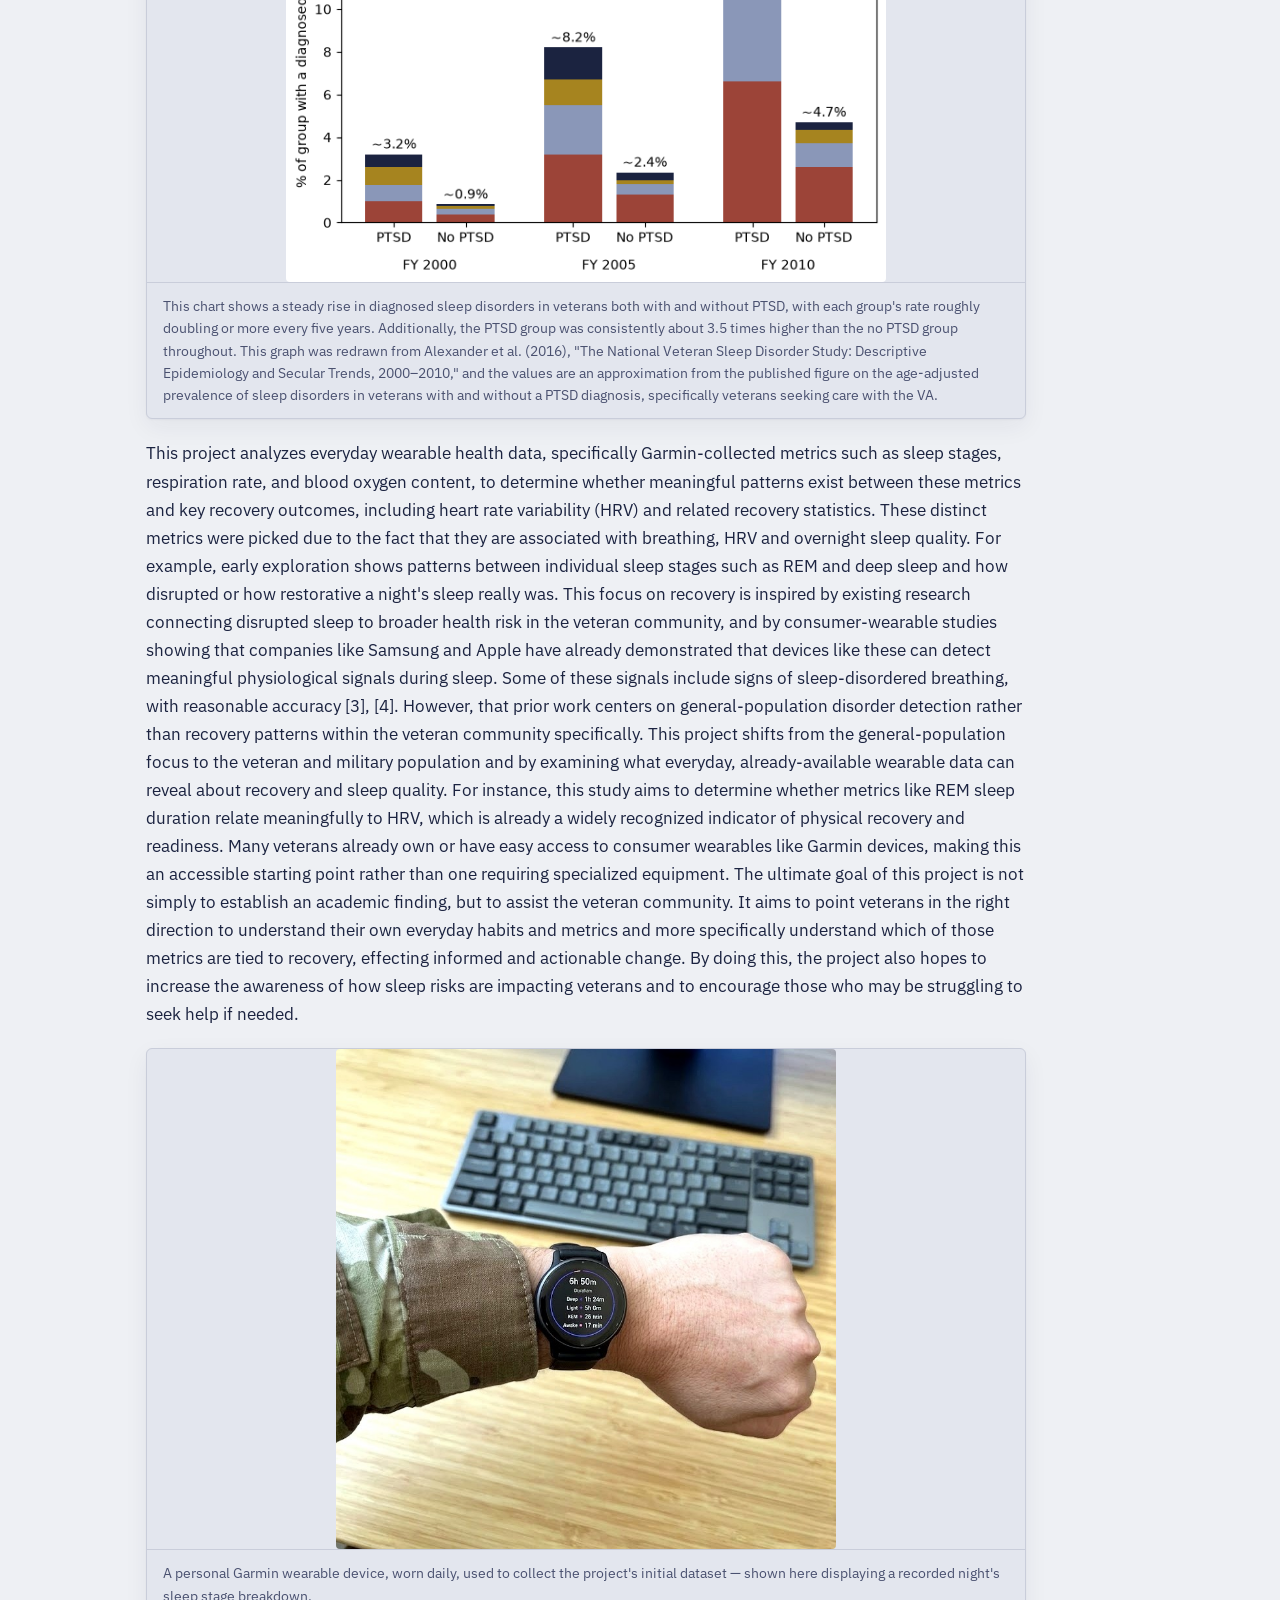
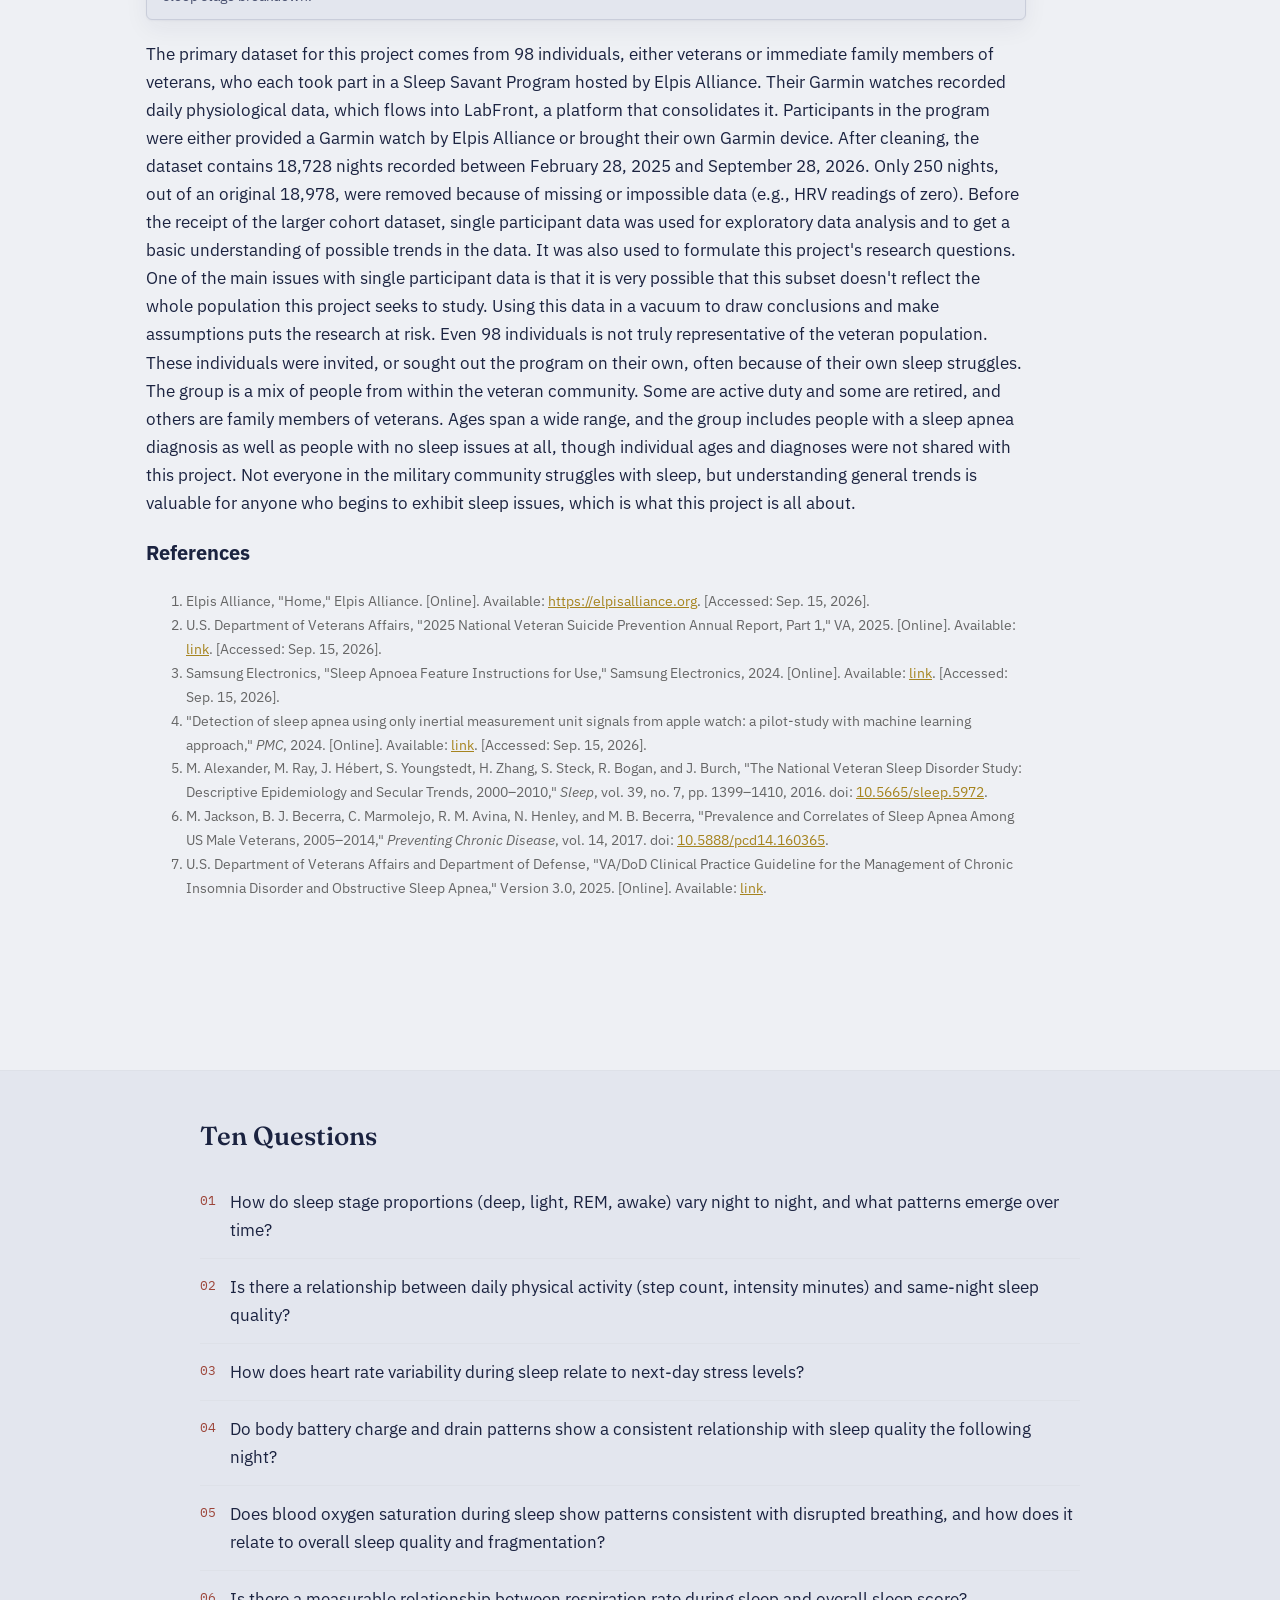
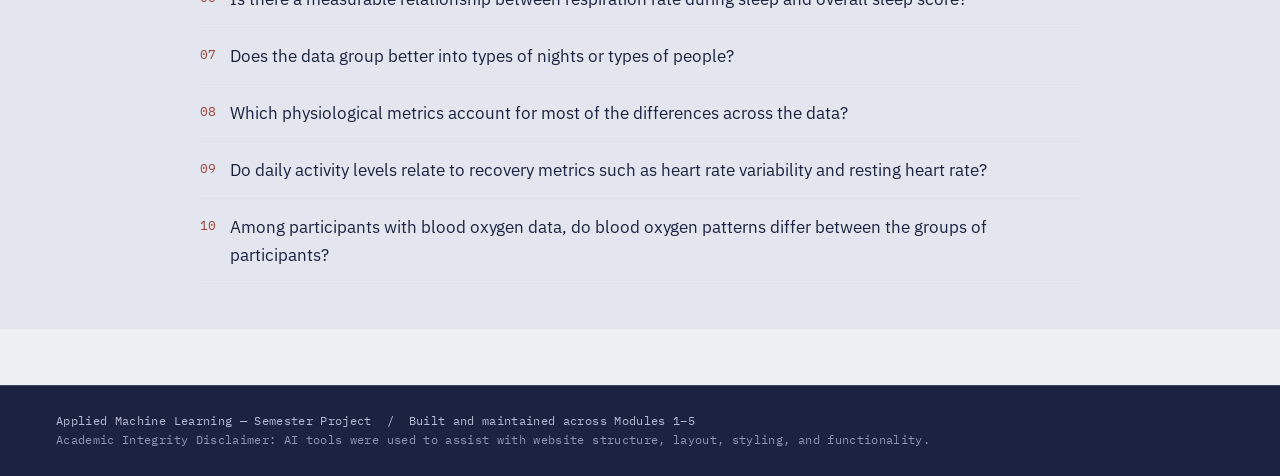
==== commit 192ca180: "G.1: Initial restructuring for module 3" ====
--- a/index.html
+++ b/index.html
@@ -62,7 +62,7 @@
 
 <div class="prose">
   <h2>The Problem</h2>
-  <p>Veterans and their families remain an understudied population in the United States, partly due to how small a subset of the general population they represent [1]. This gap in research and attention persists even though the veteran community shows significantly elevated rates of PTSD and related mental health struggles compared to civilians. Making the problem more urgent, the VA's most recent data estimates that approximately 17 veterans die by suicide each day, a number that, while lower than the historically cited "22 a day," remains alarmingly high [2]. This project is conducted in partnership with Elpis Alliance, a veteran-focused nonprofit that has made ending veteran suicide its central mission, built around a striking premise: that sleep, not trauma, is the root issue [1]. According to Elpis, over 80% of struggling veterans live with undiagnosed sleep disorders, and when sleep breaks down, conditions like PTSD, depression, and chronic pain often follow, sometimes culminating in suicide [1]. The National Veteran Sleep Disorder Study showed that diagnosed sleep disorders in veterans rose through 2010 from roughly 3.2% to roughly 16.1% in veterans with PTSD and from roughly 0.9% to roughly 4.7% in veterans without PTSD [5]. It didn't stop in 2010; later sources show that this alarming trend is continuing to increase [6], [7]. Rather than treating disrupted sleep as merely a symptom of trauma, Elpis argues it must be addressed first, as the foundation everything else depends on. To act on this belief, Elpis has built a tribe-based support model, pairing veterans with other veterans, and combines sleep studies, wearable technology, and trauma-focused care through programs like their Sleep Savant Program [1]. That program specifically screens, diagnoses, and supports veterans using tools including wearable tech and CPAP therapy [1]. This project is directly inspired by that same premise: that restoring and understanding sleep may be one of the most actionable ways to support veteran health. It asks whether that premise, currently driving grassroots intervention work, can also be explored and supported using data.</p>
+  <p>Veterans and their families remain an understudied population in the United States, partly due to how small a subset of the general population they represent [1]. This gap in research and attention persists even though the veteran community shows significantly elevated rates of PTSD and related mental health struggles compared to civilians. Making the problem more urgent, the VA's most recent data estimates that approximately 17 veterans die by suicide each day, a number that, while lower than the historically cited "22 a day," remains alarmingly high [2]. This project is conducted in partnership with Elpis Alliance, a veteran-focused nonprofit that has made ending veteran suicide its central mission, built around the hypothesis that sleep is foundational to recovery and resilience [1]. According to Elpis, over 80% of struggling veterans live with undiagnosed sleep disorders, and disrupted sleep is closely linked to conditions like PTSD, depression, and chronic pain [1]. Sleep has not been established as the cause of veteran suicide, but Elpis considers it a foundation for recovery. The National Veteran Sleep Disorder Study showed that diagnosed sleep disorders in veterans rose through 2010 from roughly 3.2% to roughly 16.1% in veterans with PTSD and from roughly 0.9% to roughly 4.7% in veterans without PTSD [5]. It didn't stop in 2010; later sources show that this alarming trend is continuing to increase [6], [7]. Rather than treating disrupted sleep as merely a symptom of trauma, Elpis views it as a foundation for recovery and resilience. To act on this belief, Elpis has built a peer-based support model, pairing veterans with other veterans, and uses education, mentorship, and wearable technology through programs like the Sleep Savant Program. Elpis is non-clinical: the program helps veterans recognize patterns in their own sleep and make informed changes, and does not diagnose, prescribe, or treat. This project is inspired by that same hypothesis: that restoring and understanding sleep may be one of the most actionable ways to support veteran health. It asks whether that hypothesis, currently guiding grassroots education and mentorship work, can also be explored and supported using data.</p>
 
   <figure class="figure">
   <img src="images/intro/ptsd_sleep_disorders.png" alt="Stacked bar chart of diagnosed sleep disorders among veterans in VA care with and without PTSD for fiscal years 2000, 2005, and 2010, rising in both groups and higher with PTSD" style="width:100%; max-width:600px; display:block; margin:0 auto; border-radius:4px;">
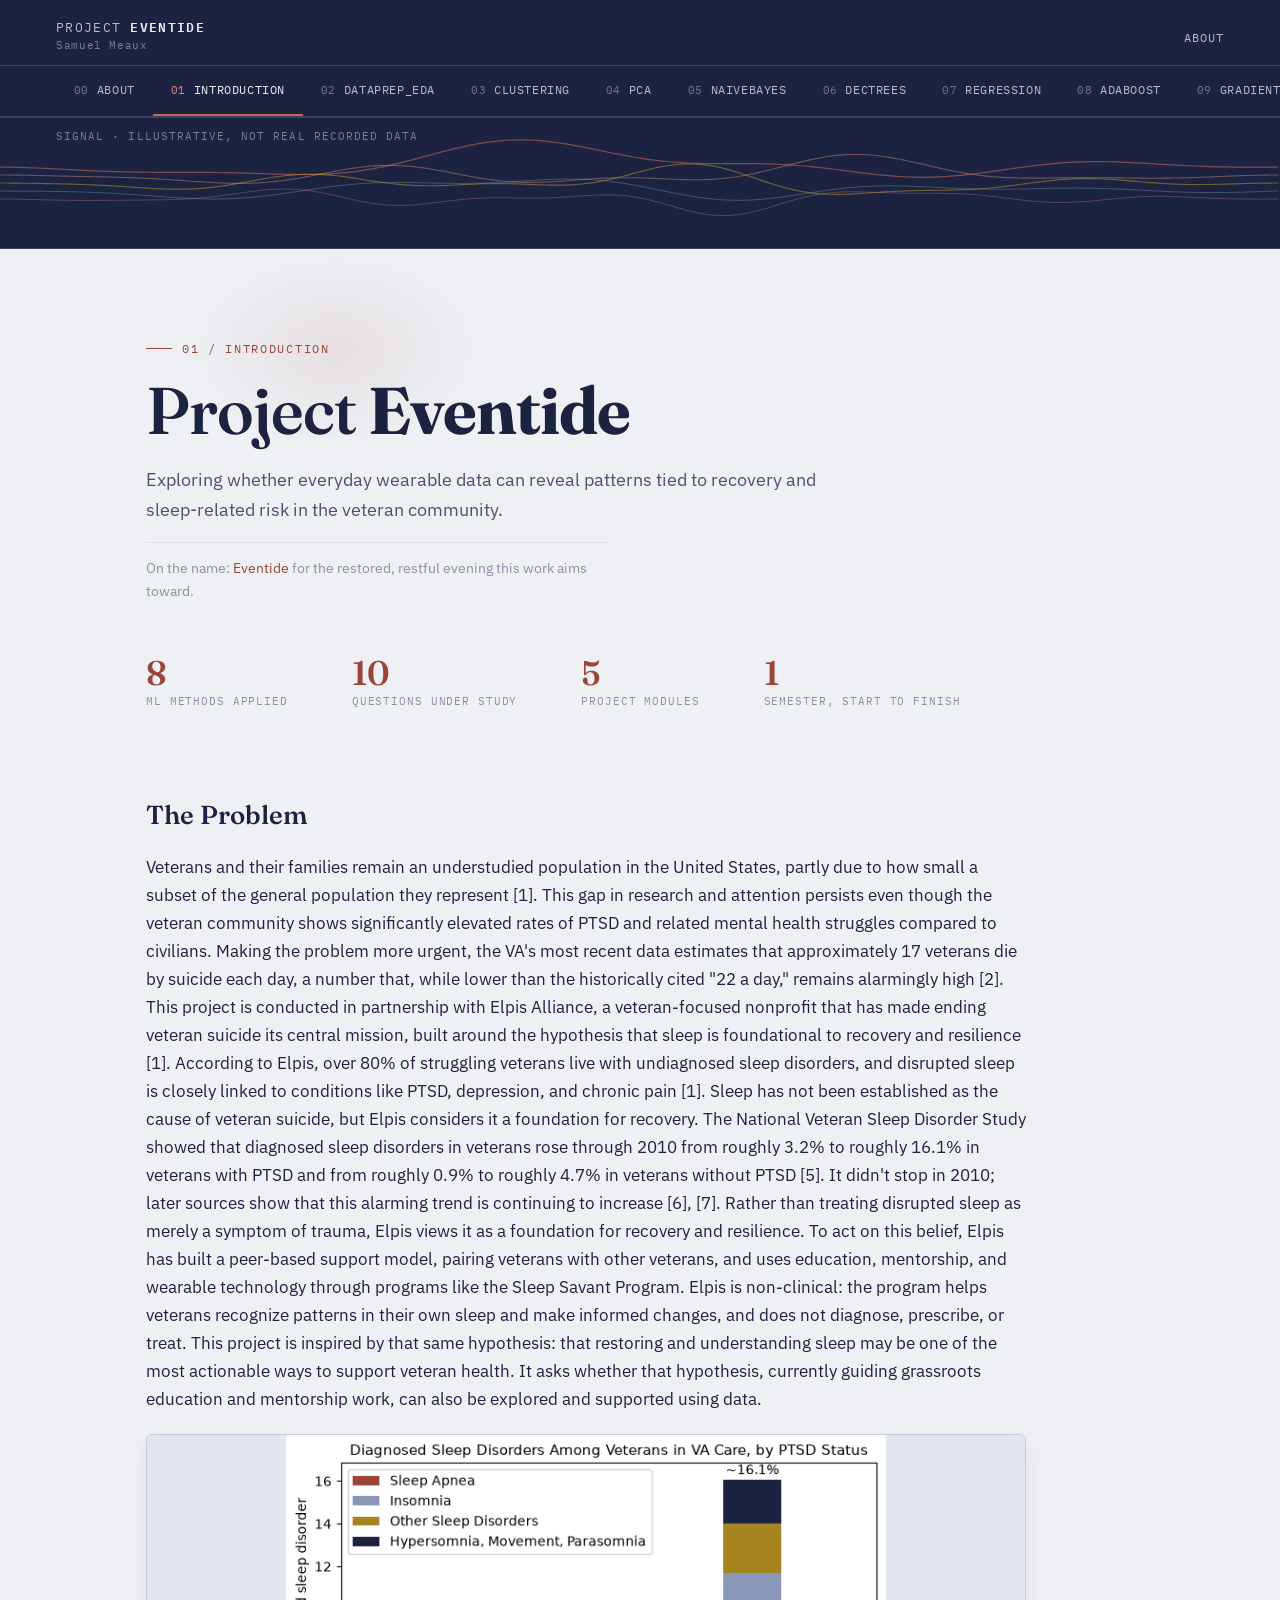
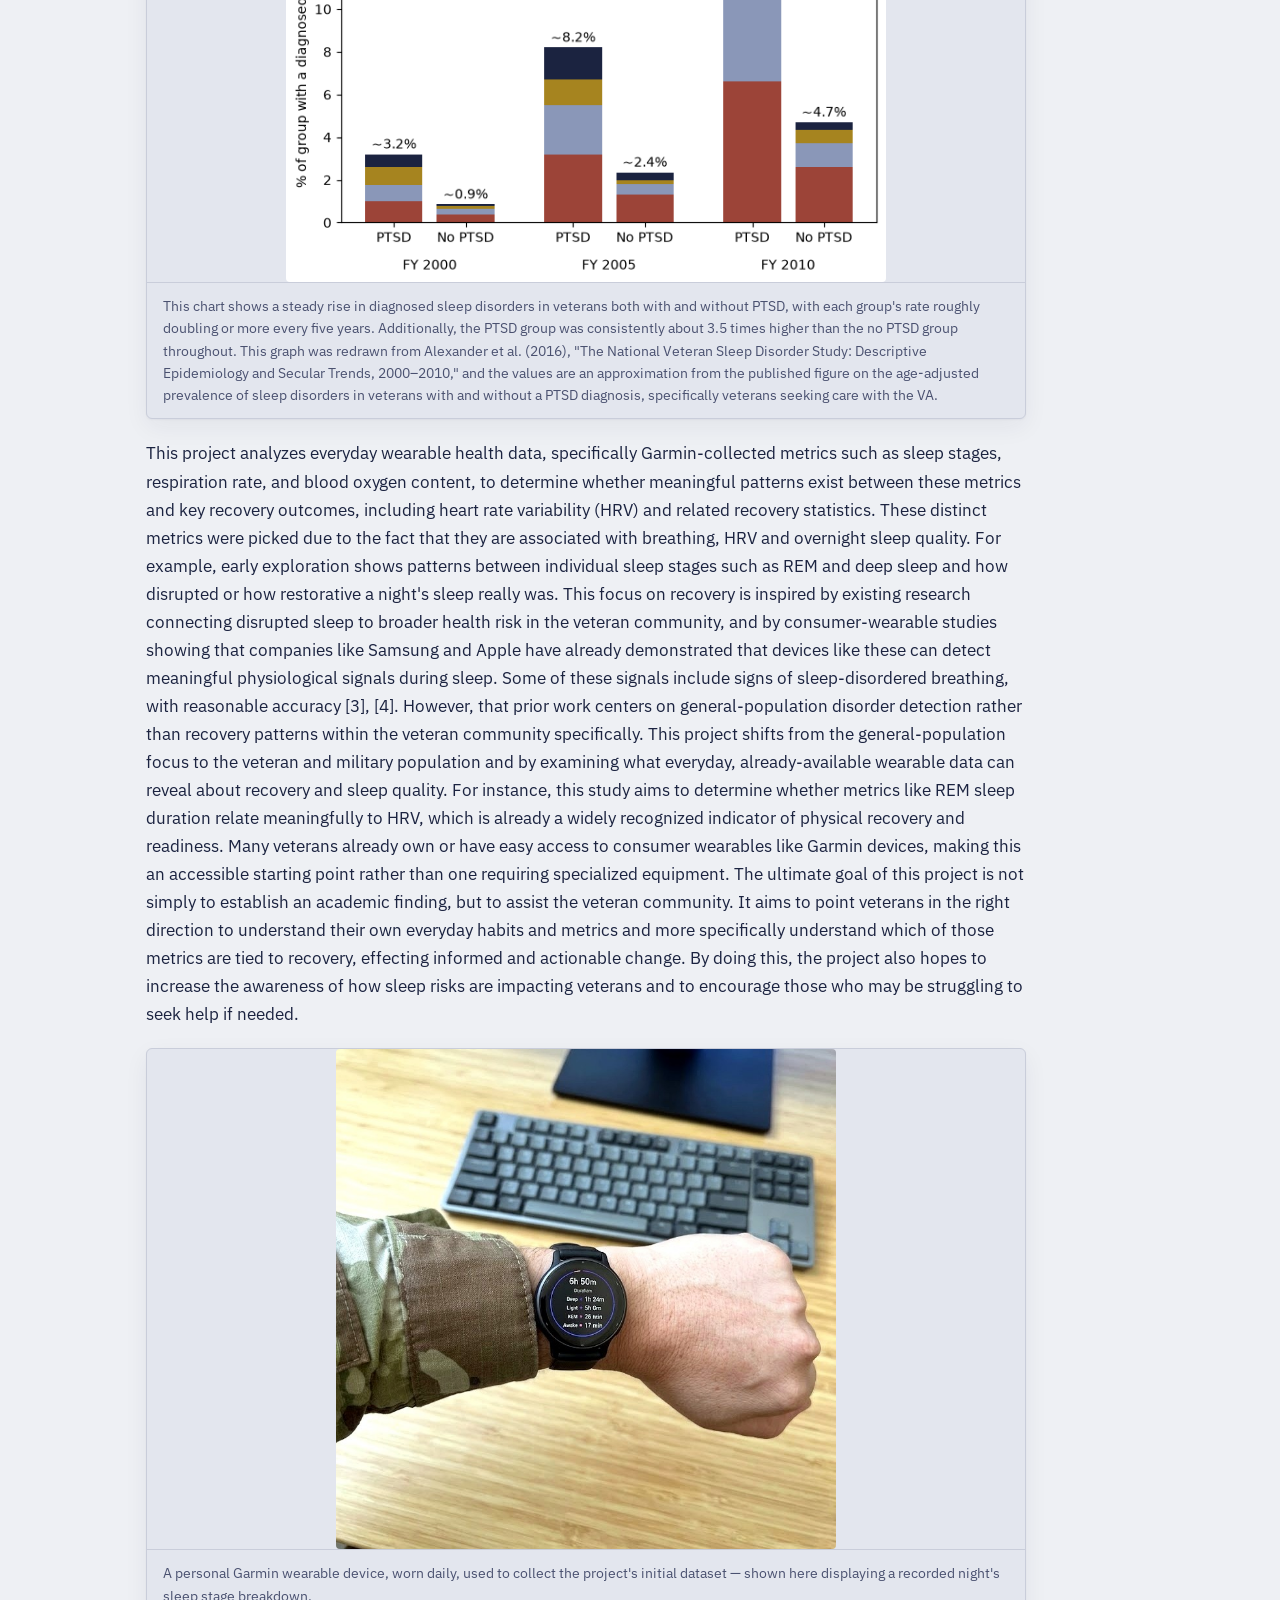
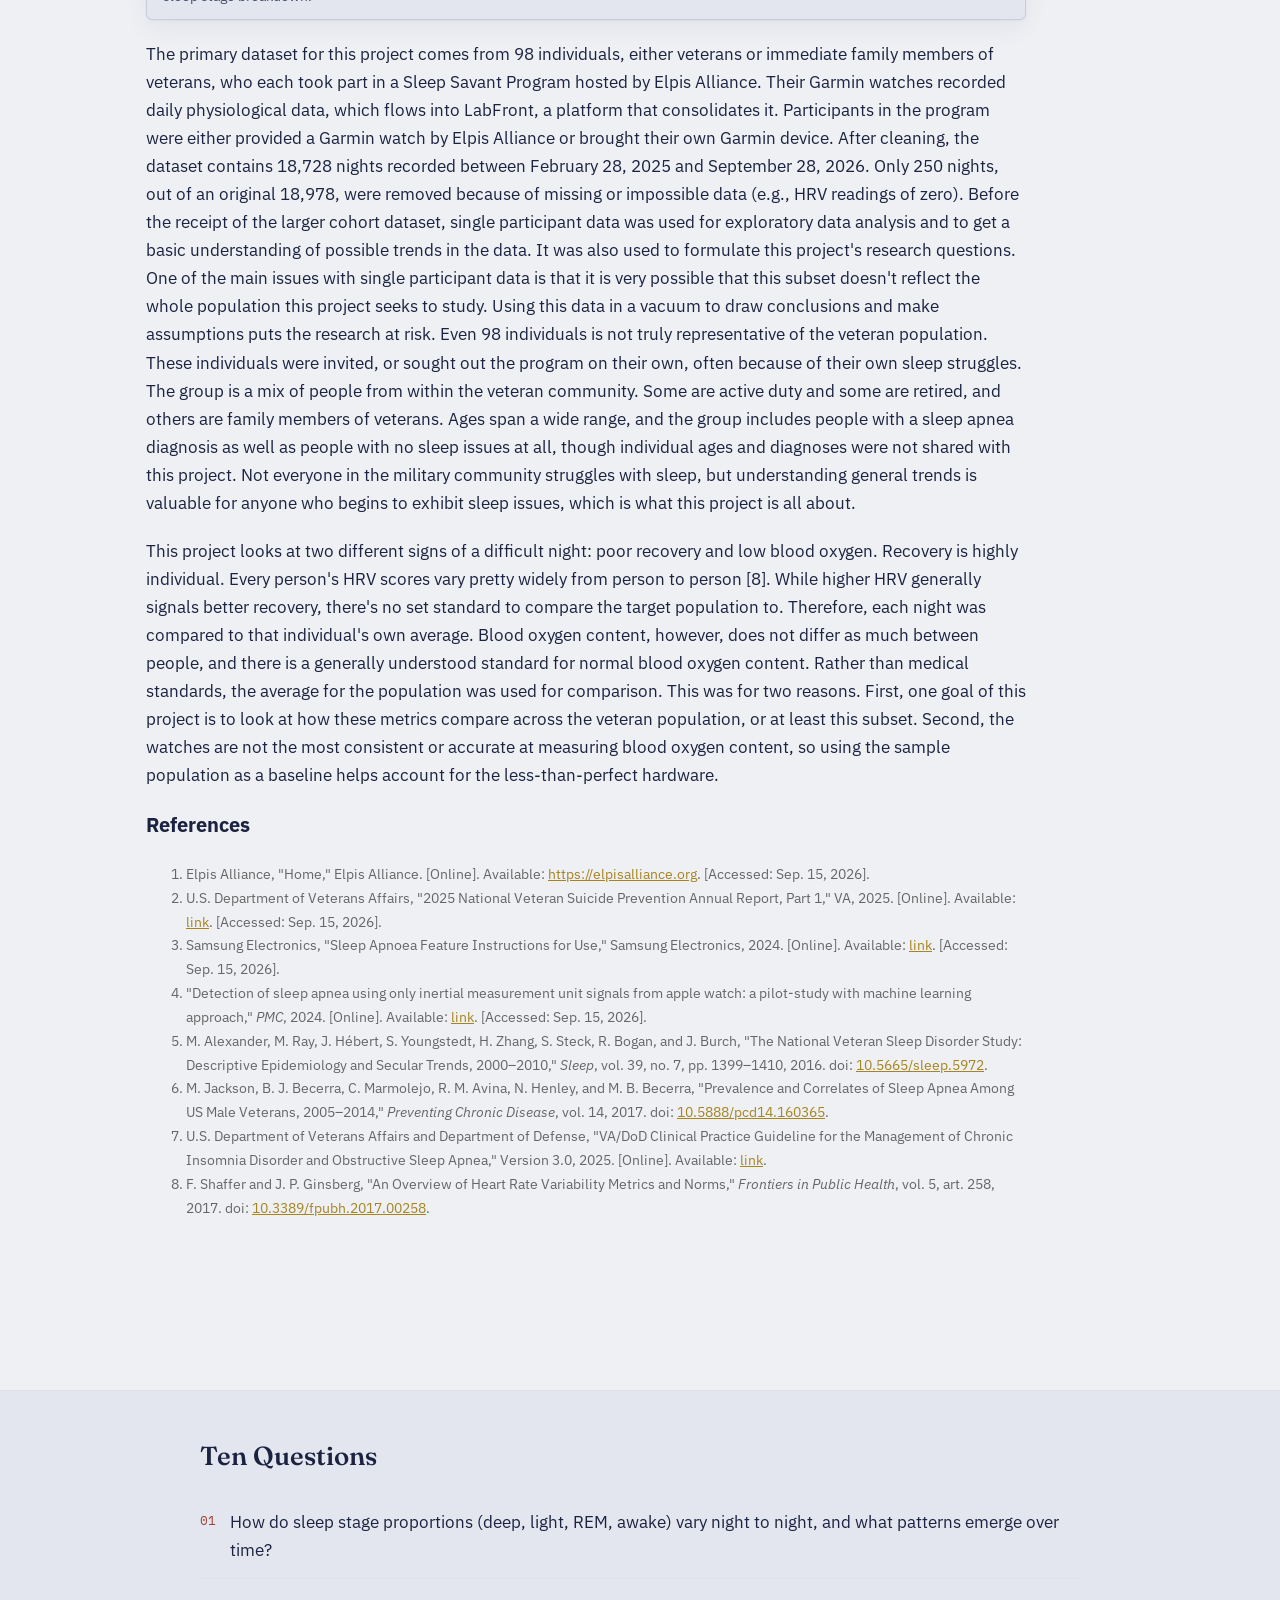
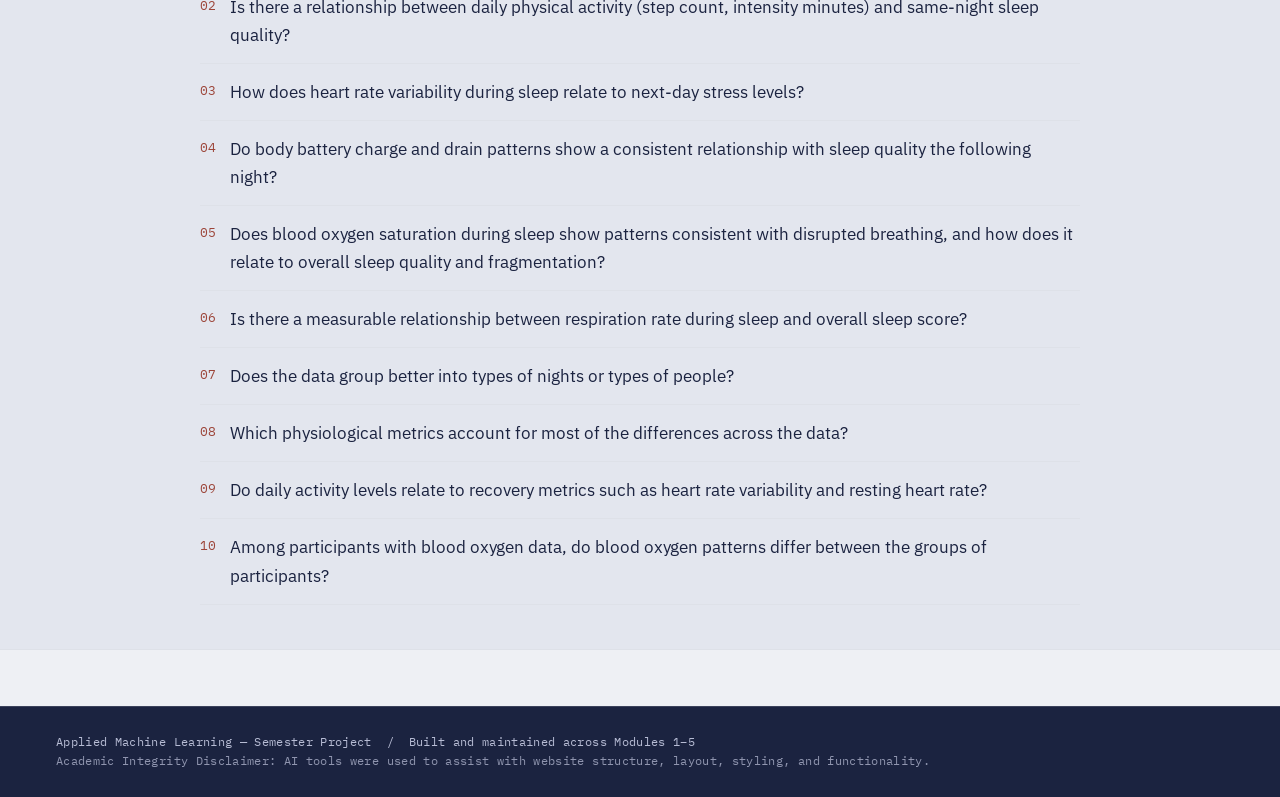
==== commit d3401524: "G.3.5.2 Last Commit Before push...hopefully" ====
--- a/index.html
+++ b/index.html
@@ -80,6 +80,8 @@
   
 <p>The primary dataset for this project comes from 98 individuals, either veterans or immediate family members of veterans, who each took part in a Sleep Savant Program hosted by Elpis Alliance. Their Garmin watches recorded daily physiological data, which flows into LabFront, a platform that consolidates it. Participants in the program were either provided a Garmin watch by Elpis Alliance or brought their own Garmin device. After cleaning, the dataset contains 18,728 nights recorded between February 28, 2025 and September 28, 2026. Only 250 nights, out of an original 18,978, were removed because of missing or impossible data (e.g., HRV readings of zero). Before the receipt of the larger cohort dataset, single participant data was used for exploratory data analysis and to get a basic understanding of possible trends in the data. It was also used to formulate this project's research questions. One of the main issues with single participant data is that it is very possible that this subset doesn't reflect the whole population this project seeks to study. Using this data in a vacuum to draw conclusions and make assumptions puts the research at risk. Even 98 individuals is not truly representative of the veteran population. These individuals were invited, or sought out the program on their own, often because of their own sleep struggles. The group is a mix of people from within the veteran community. Some are active duty and some are retired, and others are family members of veterans. Ages span a wide range, and the group includes people with a sleep apnea diagnosis as well as people with no sleep issues at all, though individual ages and diagnoses were not shared with this project. Not everyone in the military community struggles with sleep, but understanding general trends is valuable for anyone who begins to exhibit sleep issues, which is what this project is all about.</p>
 
+<p>This project looks at two different signs of a difficult night: poor recovery and low blood oxygen. Recovery is highly individual. Every person's HRV scores vary pretty widely from person to person [8]. While higher HRV generally signals better recovery, there's no set standard to compare the target population to. Therefore, each night was compared to that individual's own average. Blood oxygen content, however, does not differ as much between people, and there is a generally understood standard for normal blood oxygen content. Rather than medical standards, the average for the population was used for comparison. This was for two reasons. First, one goal of this project is to look at how these metrics compare across the veteran population, or at least this subset. Second, the watches are not the most consistent or accurate at measuring blood oxygen content, so using the sample population as a baseline helps account for the less-than-perfect hardware.</p>
+
   <h3>References</h3>
   <ol style="font-size: 0.85em; color: #666;">
     <li id="ref1">Elpis Alliance, "Home," Elpis Alliance. [Online]. Available: <a href="https://elpisalliance.org" target="_blank">https://elpisalliance.org</a>. [Accessed: Sep. 15, 2026].</li>
@@ -89,6 +91,7 @@
     <li id="ref5">M. Alexander, M. Ray, J. H&eacute;bert, S. Youngstedt, H. Zhang, S. Steck, R. Bogan, and J. Burch, "The National Veteran Sleep Disorder Study: Descriptive Epidemiology and Secular Trends, 2000&ndash;2010," <em>Sleep</em>, vol. 39, no. 7, pp. 1399&ndash;1410, 2016. doi: <a href="https://doi.org/10.5665/sleep.5972" target="_blank">10.5665/sleep.5972</a>.</li>
     <li id="ref6">M. Jackson, B. J. Becerra, C. Marmolejo, R. M. Avina, N. Henley, and M. B. Becerra, "Prevalence and Correlates of Sleep Apnea Among US Male Veterans, 2005&ndash;2014," <em>Preventing Chronic Disease</em>, vol. 14, 2017. doi: <a href="https://doi.org/10.5888/pcd14.160365" target="_blank">10.5888/pcd14.160365</a>.</li>
     <li id="ref7">U.S. Department of Veterans Affairs and Department of Defense, "VA/DoD Clinical Practice Guideline for the Management of Chronic Insomnia Disorder and Obstructive Sleep Apnea," Version 3.0, 2025. [Online]. Available: <a href="https://www.healthquality.va.gov/guidelines/CD/insomnia/I-OSA-CPG_2025-Guideline_final_20250915.pdf" target="_blank">link</a>.</li>
+    <li id="ref8">F. Shaffer and J. P. Ginsberg, "An Overview of Heart Rate Variability Metrics and Norms," <em>Frontiers in Public Health</em>, vol. 5, art. 258, 2017. doi: <a href="https://doi.org/10.3389/fpubh.2017.00258" target="_blank">10.3389/fpubh.2017.00258</a>.</li>
   </ol>
 </div>
 
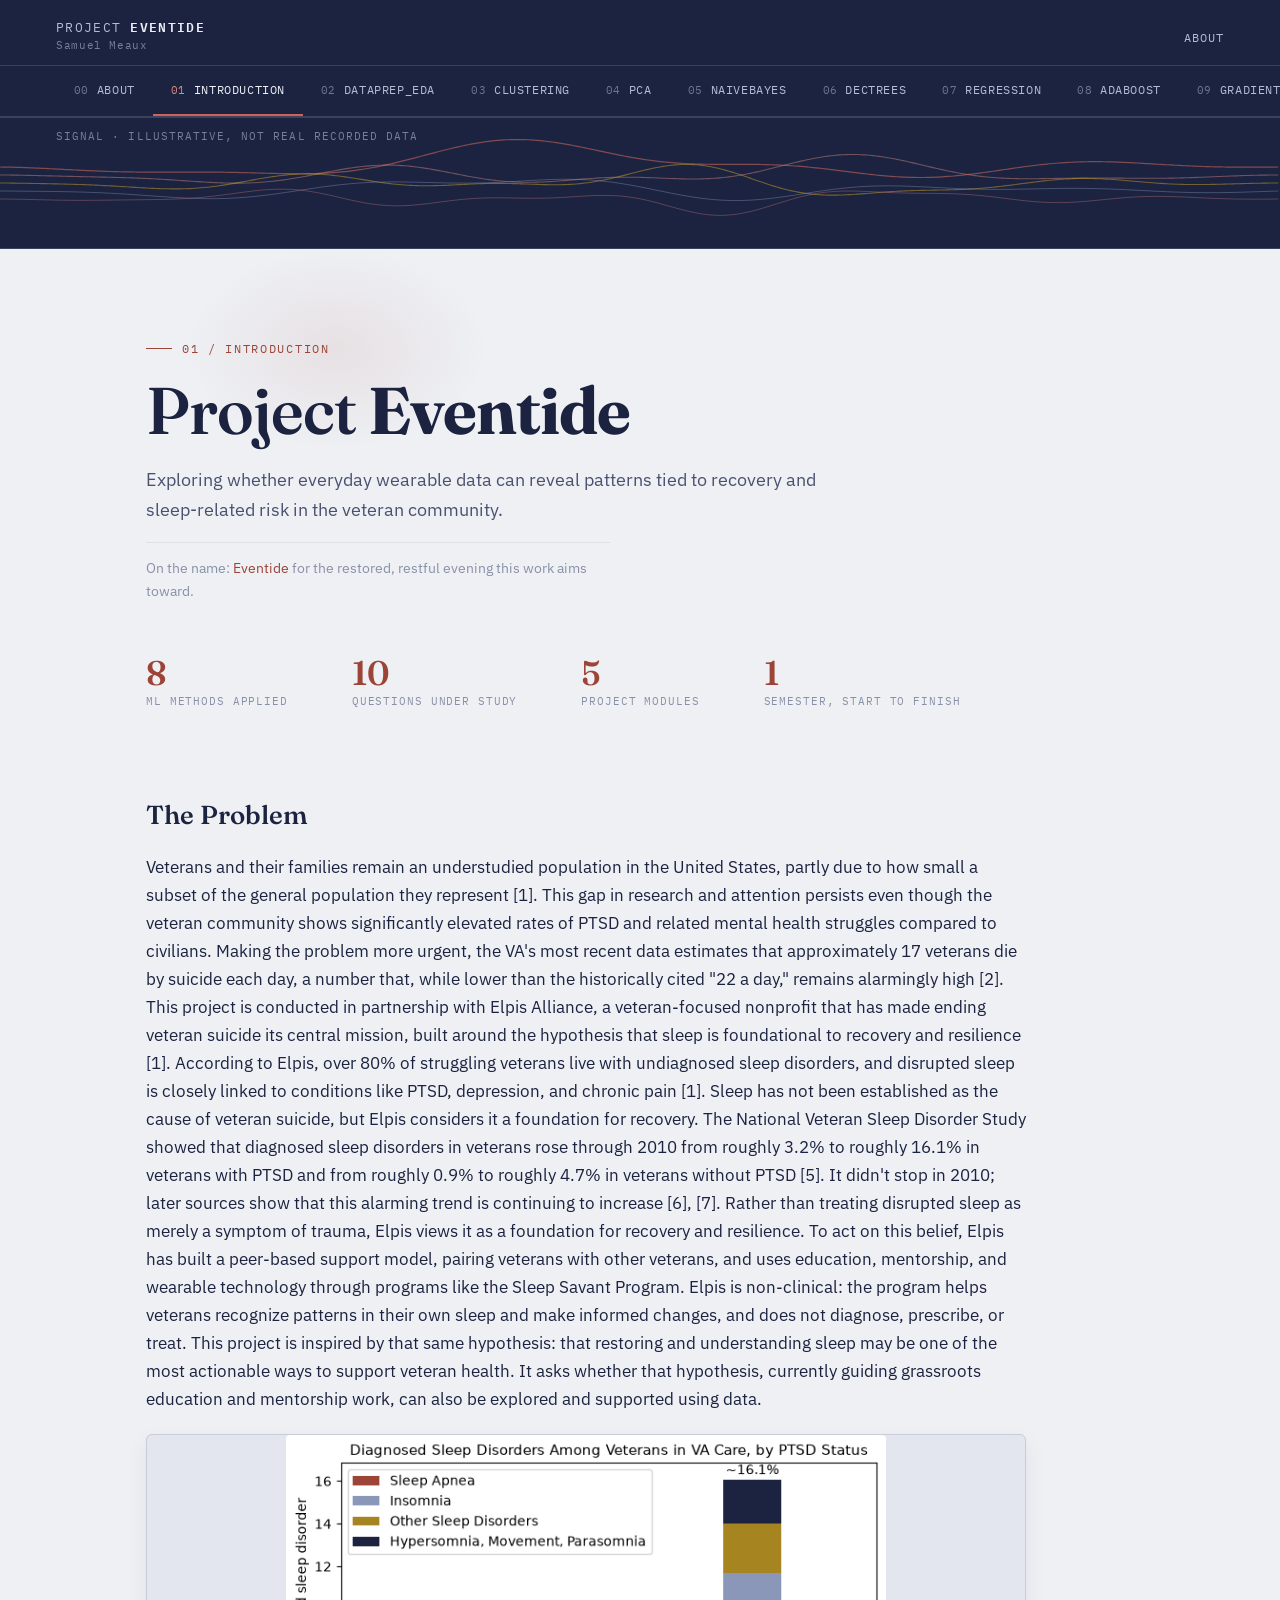
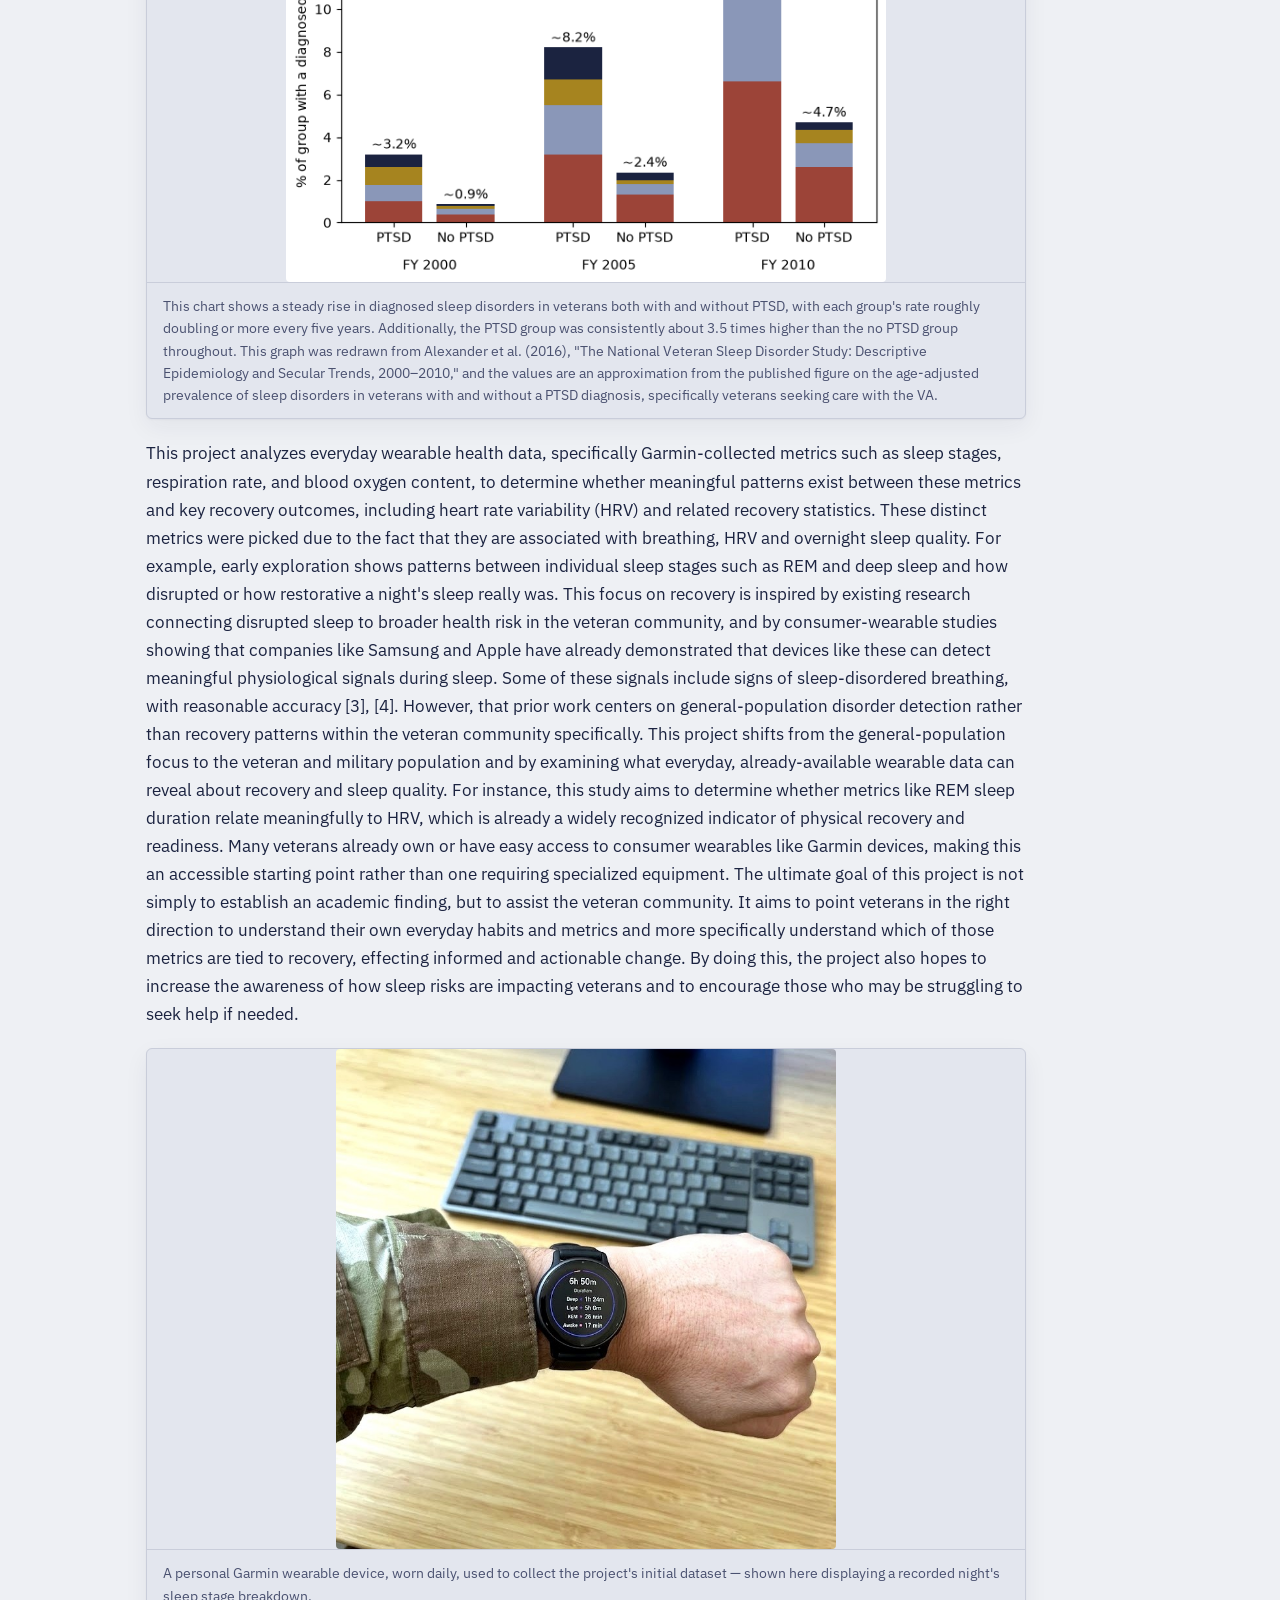
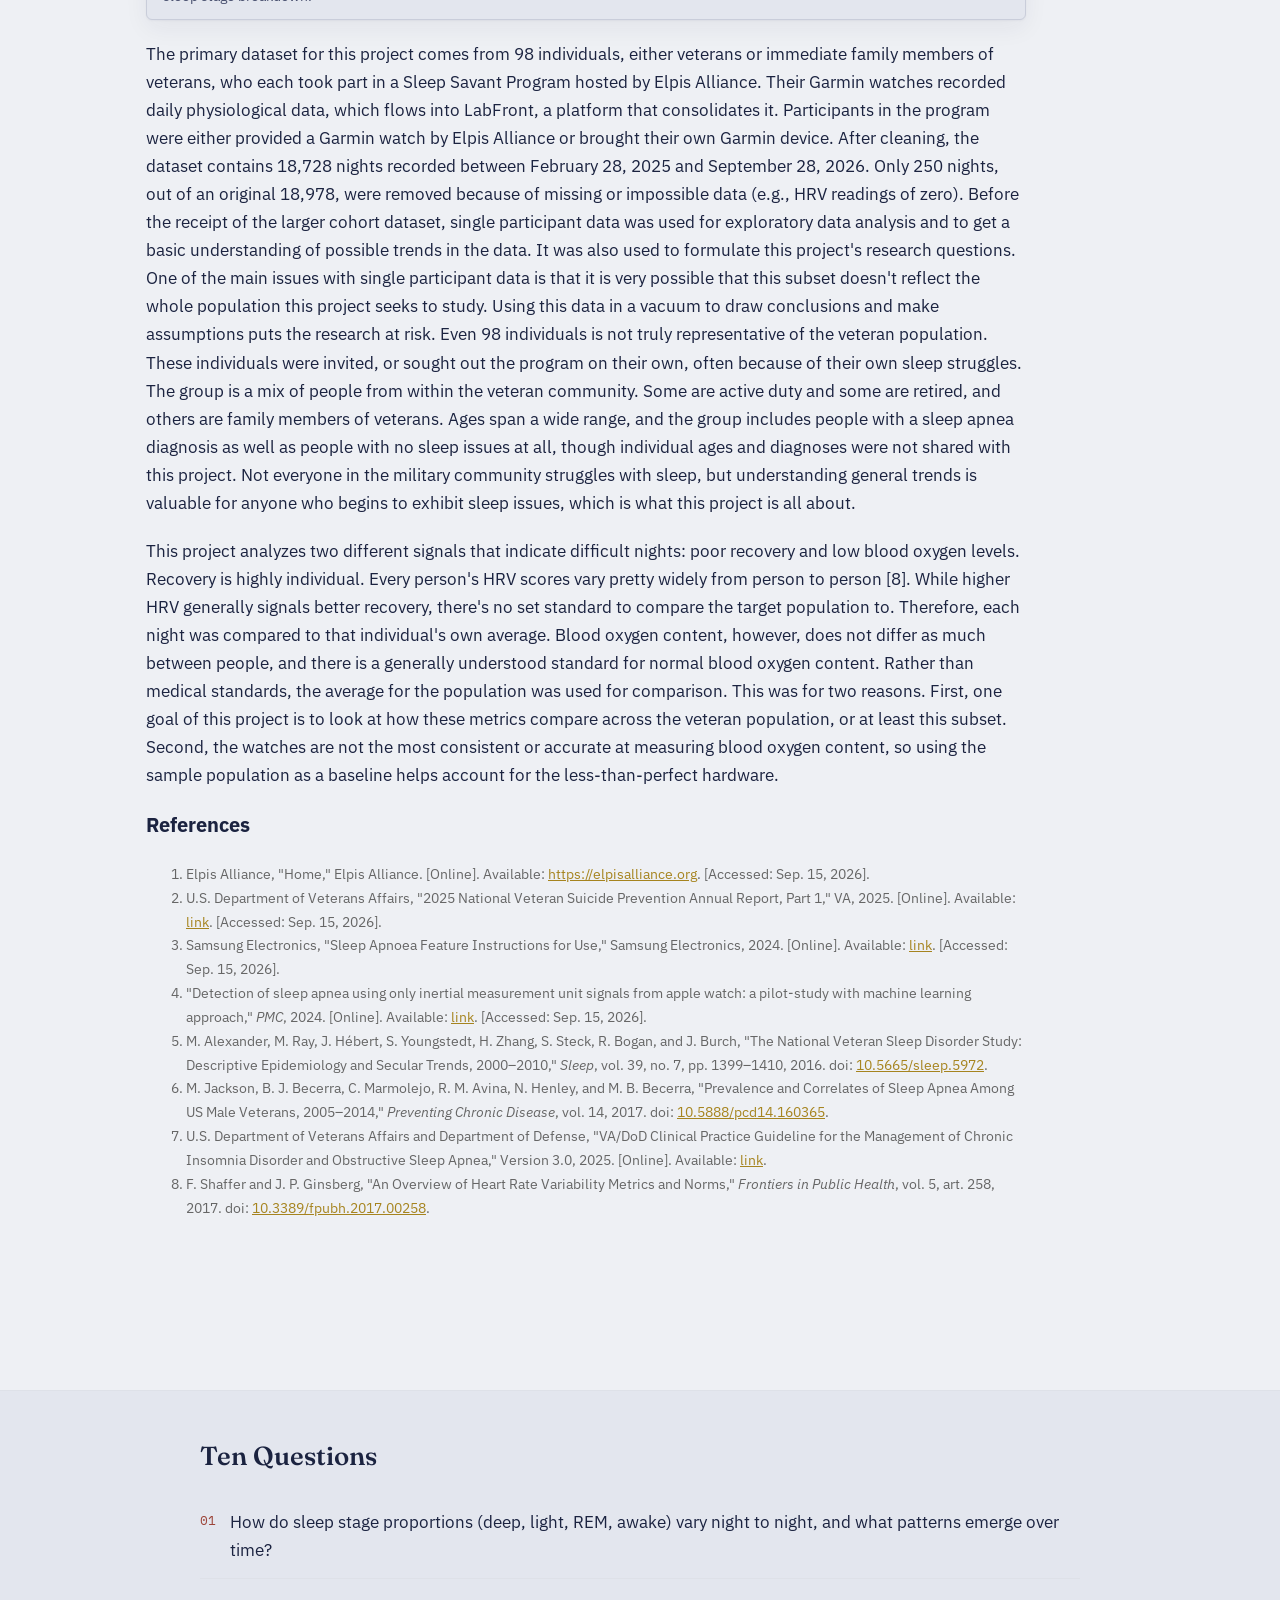
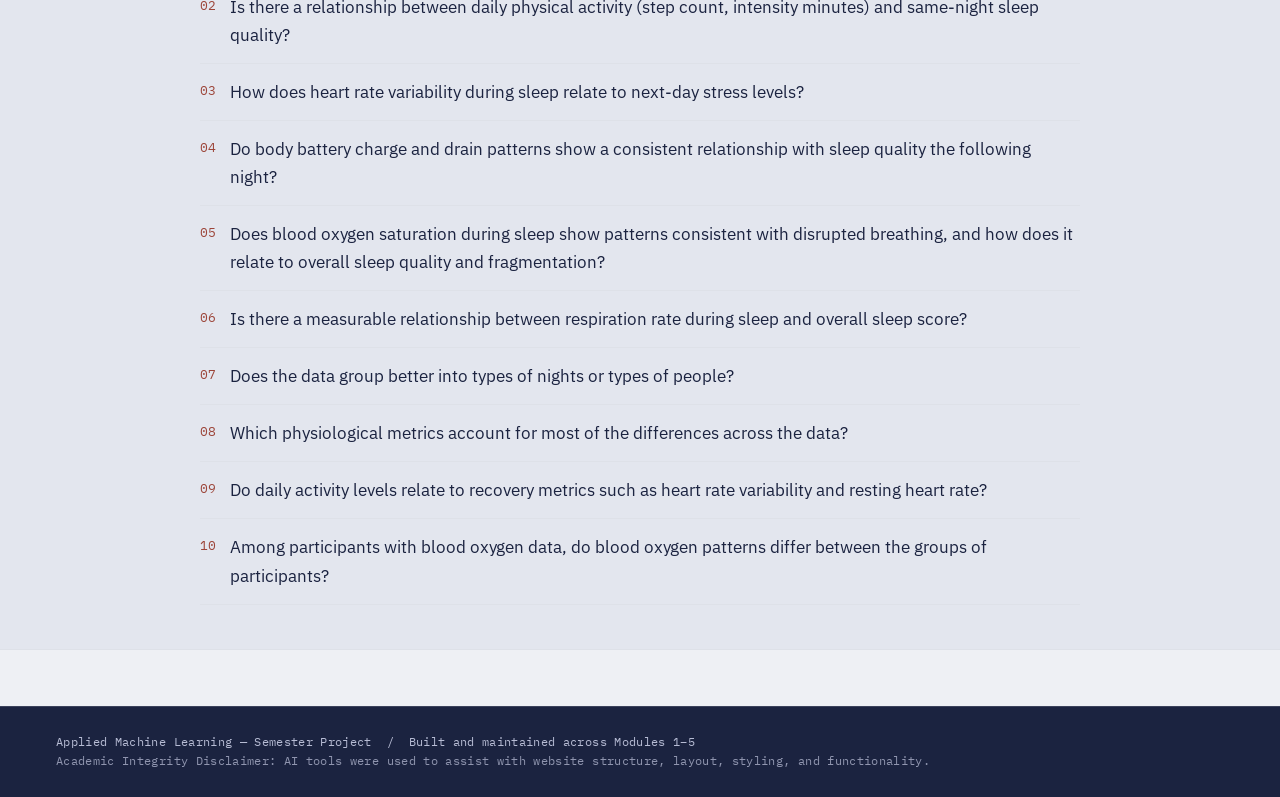
==== commit fd189ce3: "G.3.5.3 Another one" ====
--- a/index.html
+++ b/index.html
@@ -80,7 +80,7 @@
   
 <p>The primary dataset for this project comes from 98 individuals, either veterans or immediate family members of veterans, who each took part in a Sleep Savant Program hosted by Elpis Alliance. Their Garmin watches recorded daily physiological data, which flows into LabFront, a platform that consolidates it. Participants in the program were either provided a Garmin watch by Elpis Alliance or brought their own Garmin device. After cleaning, the dataset contains 18,728 nights recorded between February 28, 2025 and September 28, 2026. Only 250 nights, out of an original 18,978, were removed because of missing or impossible data (e.g., HRV readings of zero). Before the receipt of the larger cohort dataset, single participant data was used for exploratory data analysis and to get a basic understanding of possible trends in the data. It was also used to formulate this project's research questions. One of the main issues with single participant data is that it is very possible that this subset doesn't reflect the whole population this project seeks to study. Using this data in a vacuum to draw conclusions and make assumptions puts the research at risk. Even 98 individuals is not truly representative of the veteran population. These individuals were invited, or sought out the program on their own, often because of their own sleep struggles. The group is a mix of people from within the veteran community. Some are active duty and some are retired, and others are family members of veterans. Ages span a wide range, and the group includes people with a sleep apnea diagnosis as well as people with no sleep issues at all, though individual ages and diagnoses were not shared with this project. Not everyone in the military community struggles with sleep, but understanding general trends is valuable for anyone who begins to exhibit sleep issues, which is what this project is all about.</p>
 
-<p>This project looks at two different signs of a difficult night: poor recovery and low blood oxygen. Recovery is highly individual. Every person's HRV scores vary pretty widely from person to person [8]. While higher HRV generally signals better recovery, there's no set standard to compare the target population to. Therefore, each night was compared to that individual's own average. Blood oxygen content, however, does not differ as much between people, and there is a generally understood standard for normal blood oxygen content. Rather than medical standards, the average for the population was used for comparison. This was for two reasons. First, one goal of this project is to look at how these metrics compare across the veteran population, or at least this subset. Second, the watches are not the most consistent or accurate at measuring blood oxygen content, so using the sample population as a baseline helps account for the less-than-perfect hardware.</p>
+<p>This project analyzes two different signals that indicate difficult nights: poor recovery and low blood oxygen levels. Recovery is highly individual. Every person's HRV scores vary pretty widely from person to person [8]. While higher HRV generally signals better recovery, there's no set standard to compare the target population to. Therefore, each night was compared to that individual's own average. Blood oxygen content, however, does not differ as much between people, and there is a generally understood standard for normal blood oxygen content. Rather than medical standards, the average for the population was used for comparison. This was for two reasons. First, one goal of this project is to look at how these metrics compare across the veteran population, or at least this subset. Second, the watches are not the most consistent or accurate at measuring blood oxygen content, so using the sample population as a baseline helps account for the less-than-perfect hardware.</p>
 
   <h3>References</h3>
   <ol style="font-size: 0.85em; color: #666;">
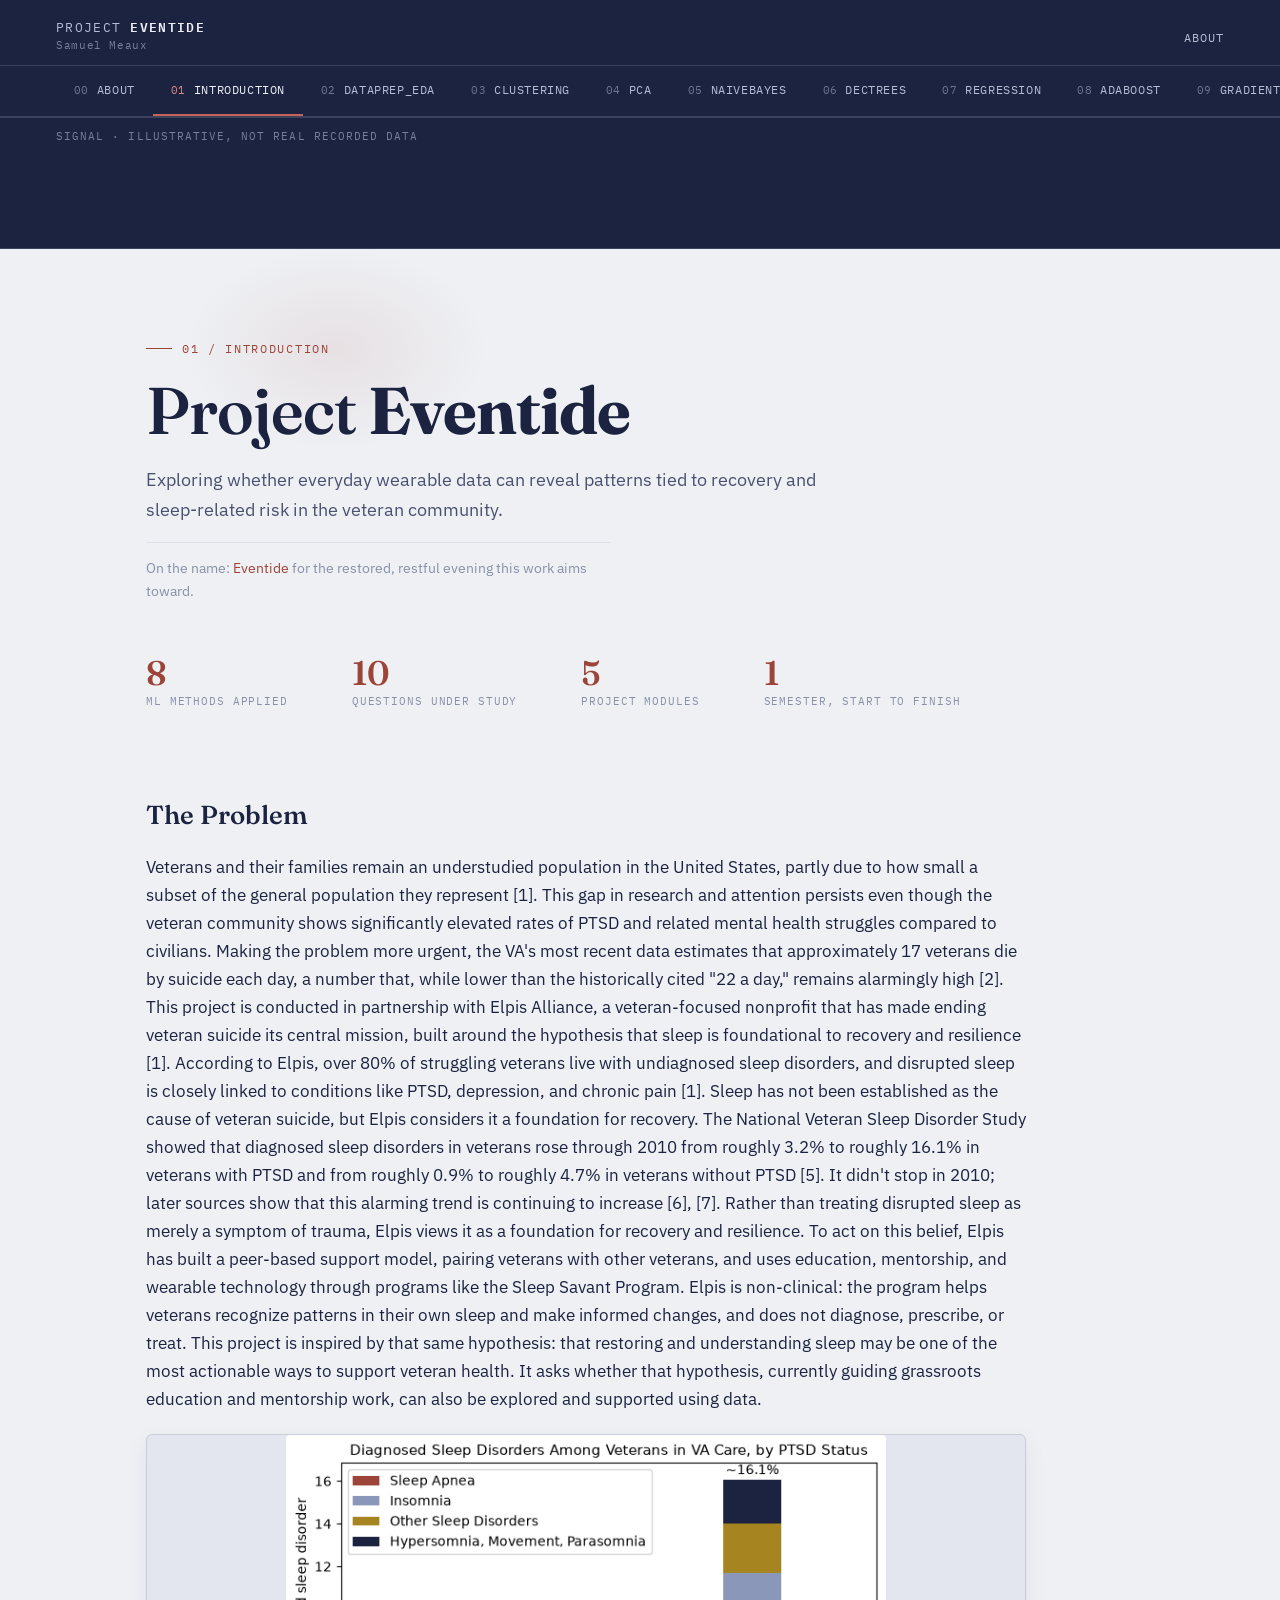
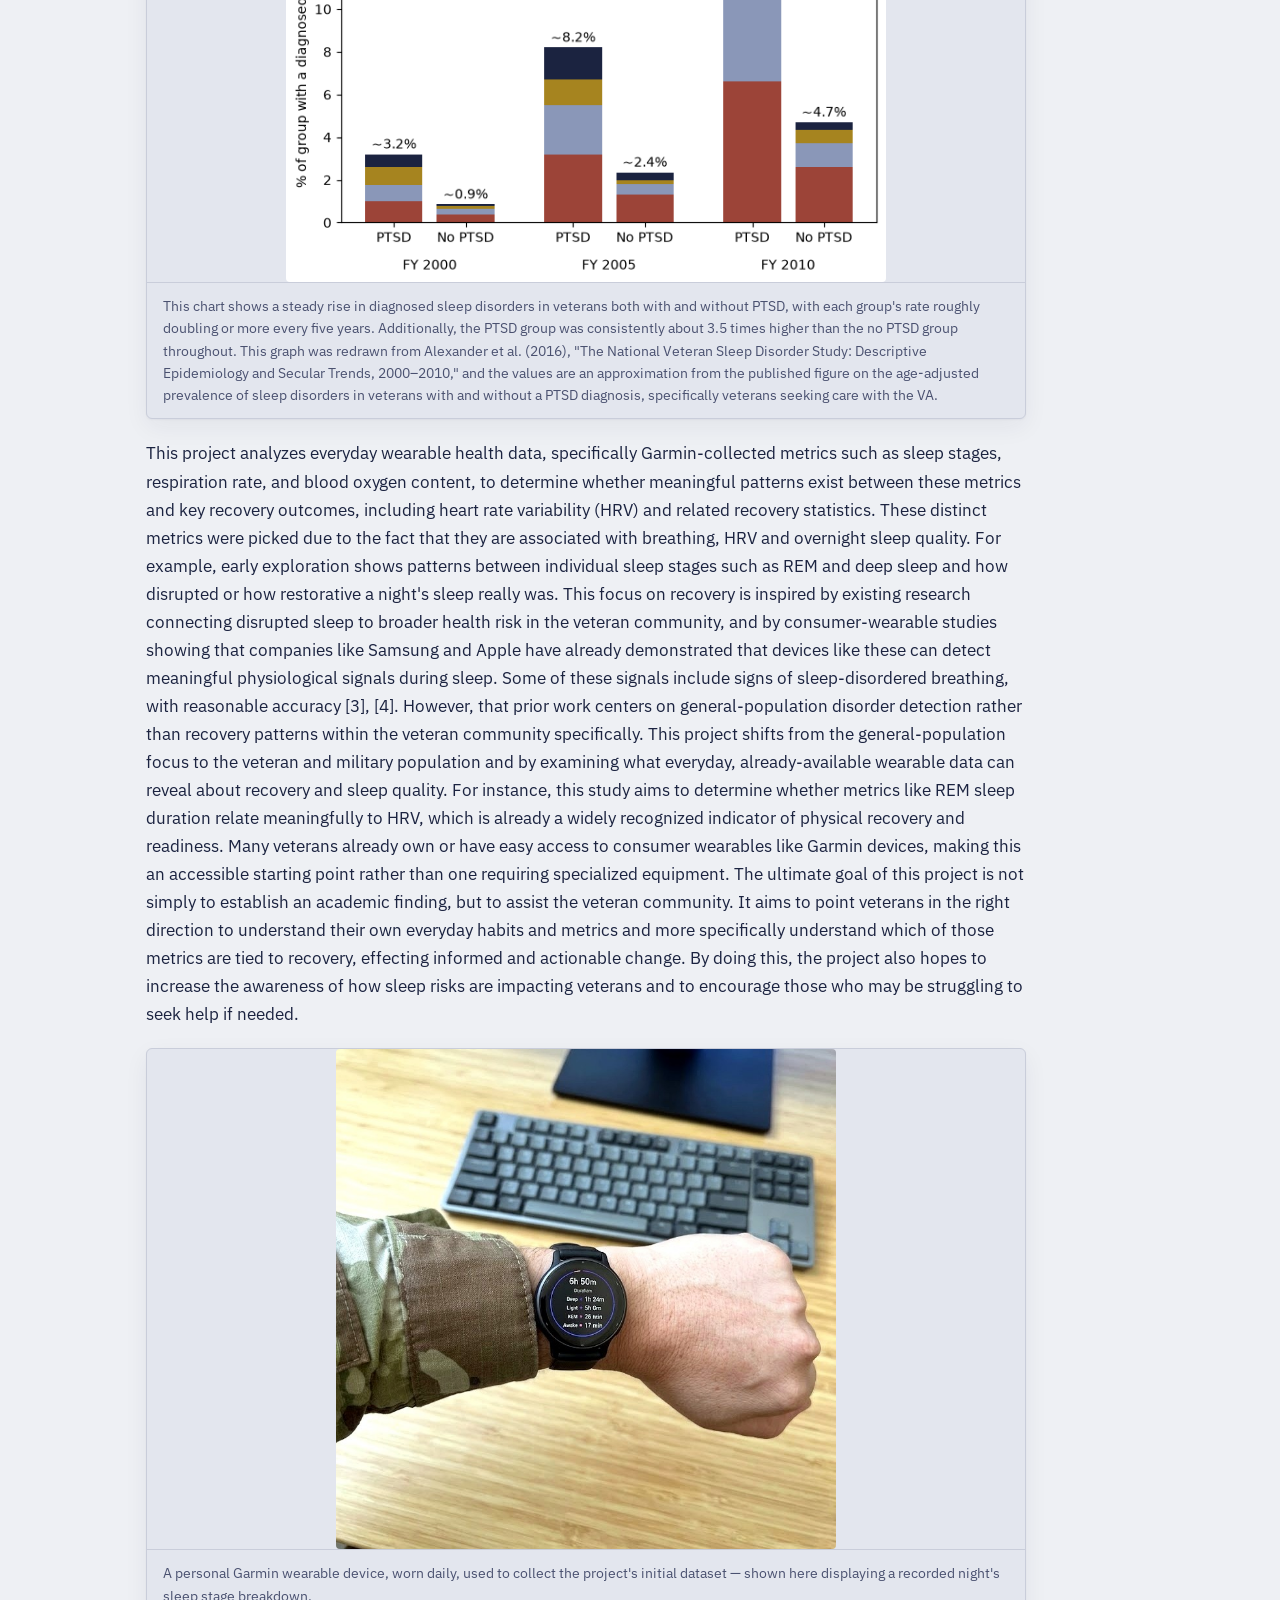
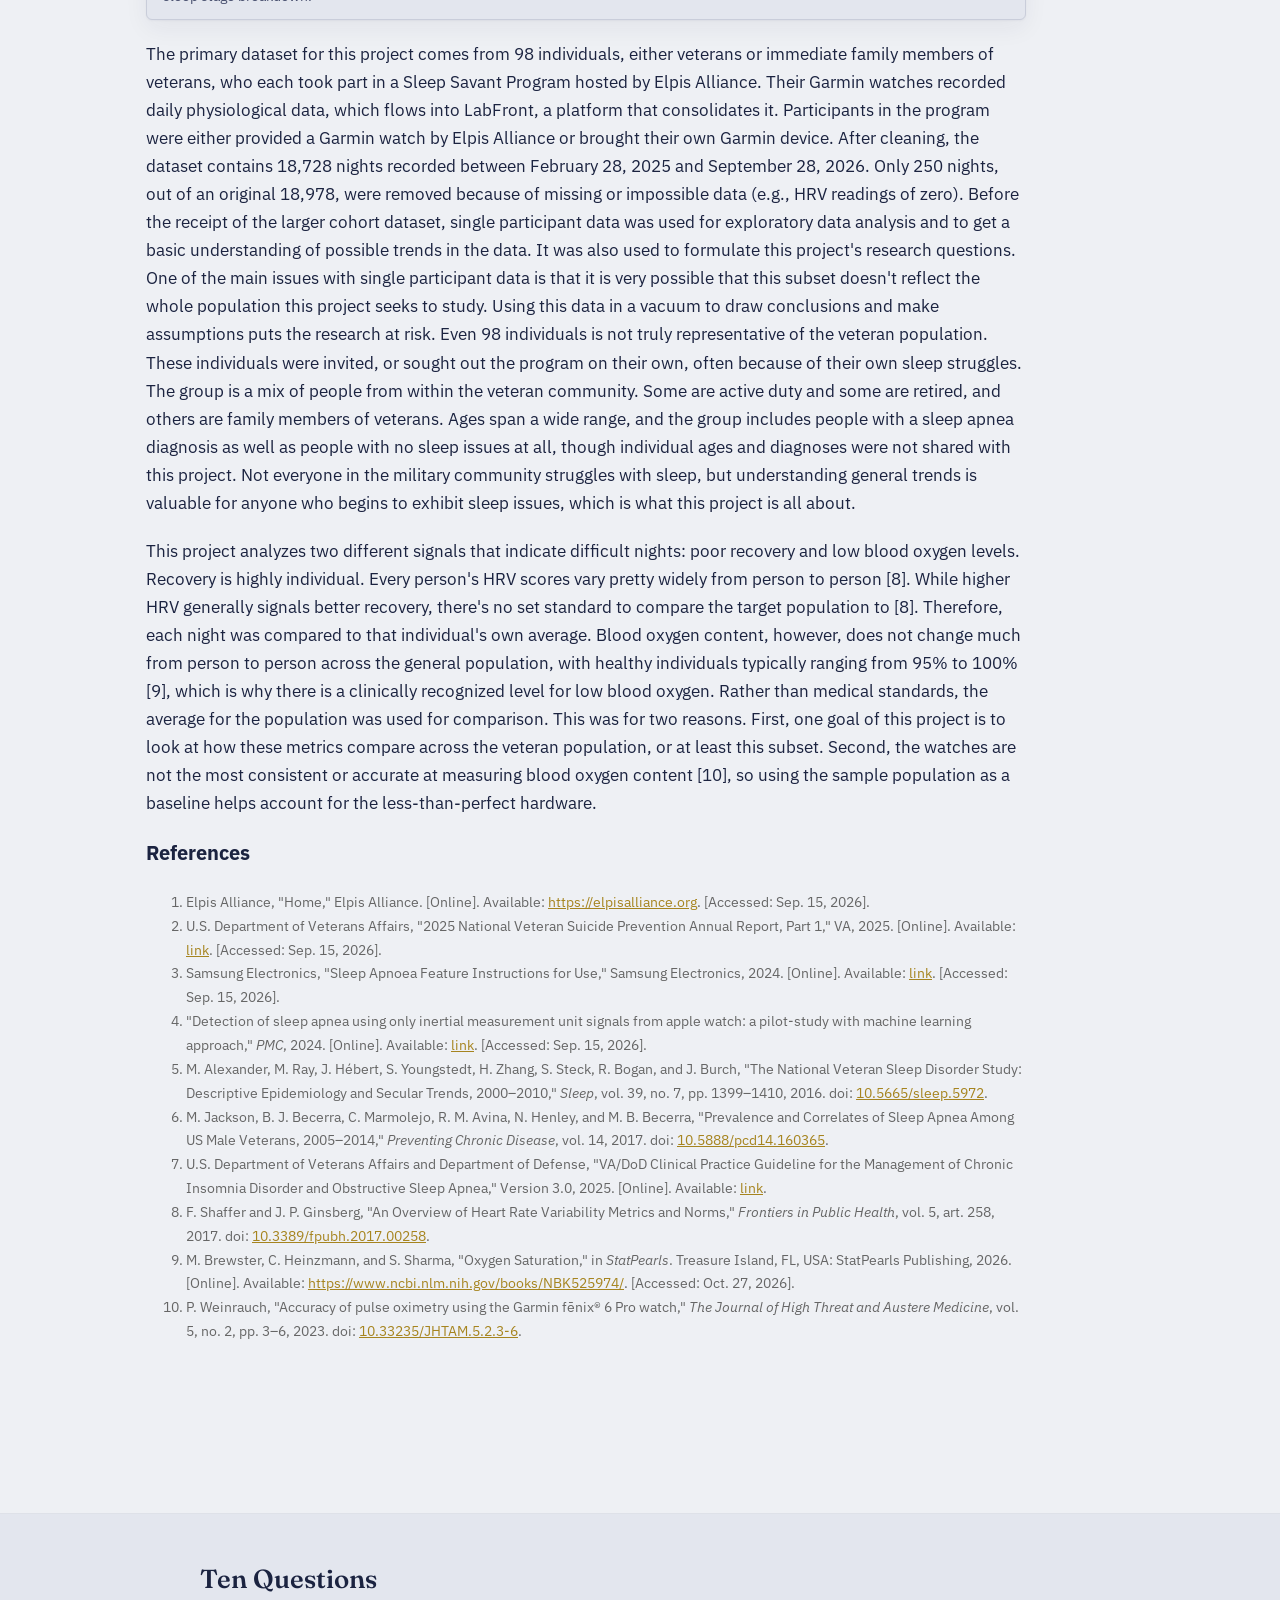
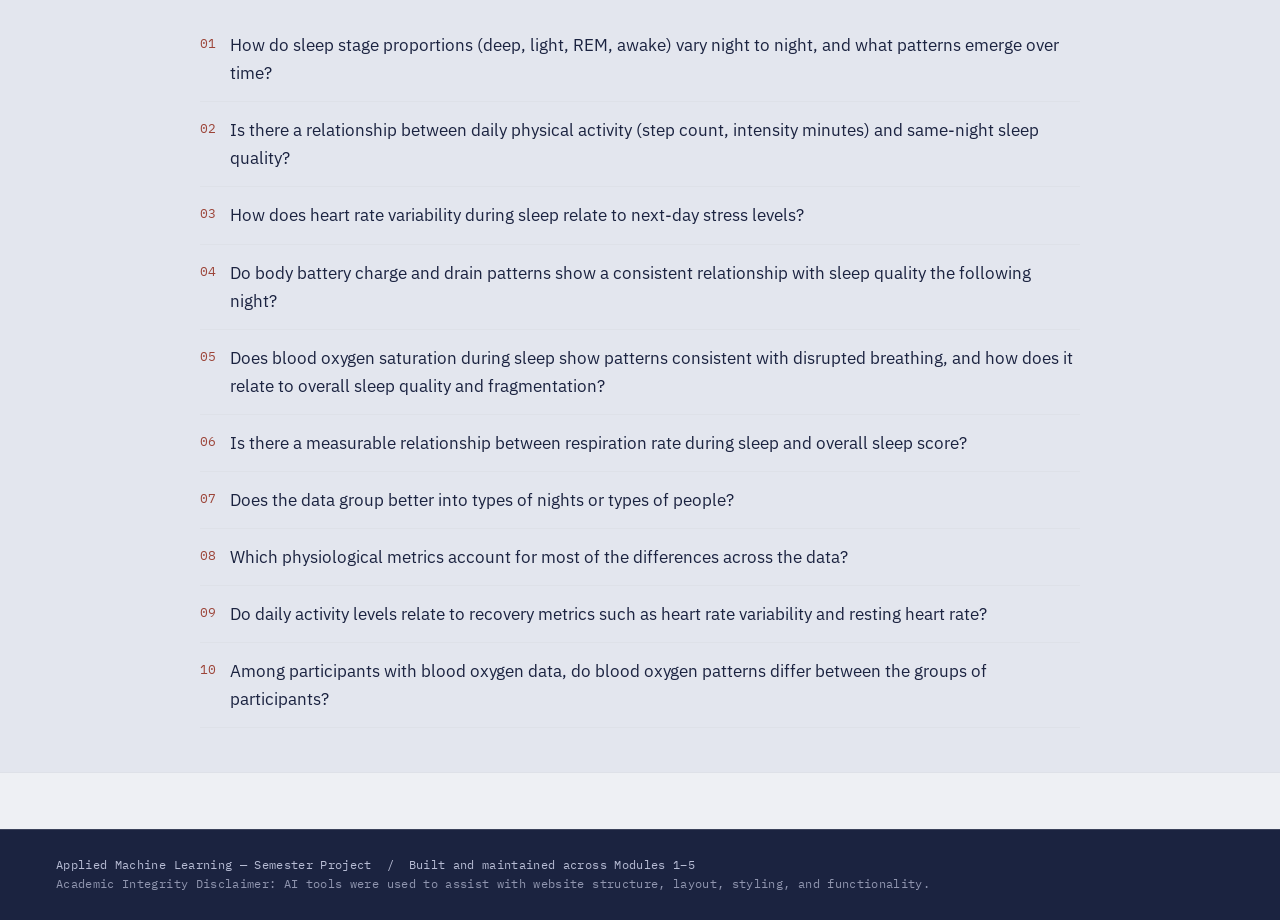
==== commit 99a52b5a: "G.3.5.4 Another one" ====
--- a/index.html
+++ b/index.html
@@ -7,6 +7,52 @@
 <link rel="preconnect" href="https://fonts.googleapis.com">
 <link href="https://fonts.googleapis.com/css2?family=Fraunces:opsz,wght@9..144,400;9..144,560;9..144,620&family=IBM+Plex+Sans:wght@400;500;600&family=IBM+Plex+Mono:wght@400;500&display=swap" rel="stylesheet">
 <link rel="stylesheet" href="style.css">
+<style>
+  .figure img { cursor: pointer; transition: opacity 0.15s; }
+  .figure img:hover { opacity: 0.85; }
+  #lightbox-overlay {
+    display: none;
+    position: fixed;
+    top: 0; left: 0; right: 0; bottom: 0;
+    background: rgba(0,0,0,0.85);
+    z-index: 1000;
+    align-items: center;
+    justify-content: center;
+    padding: 24px;
+    cursor: zoom-out;
+  }
+  #lightbox-overlay.open { display: flex; }
+  #lightbox-content {
+    max-width: 90vw;
+    max-height: 90vh;
+    display: flex;
+    flex-direction: column;
+    align-items: center;
+    cursor: default;
+  }
+  #lightbox-content img {
+    max-width: 100%;
+    max-height: 75vh;
+    border-radius: 4px;
+    cursor: default;
+  }
+  #lightbox-caption {
+    color: #EDEFF5;
+    margin-top: 14px;
+    text-align: center;
+    max-width: 700px;
+    font-size: 0.95em;
+  }
+  #lightbox-close {
+    position: absolute;
+    top: 20px;
+    right: 28px;
+    color: #EDEFF5;
+    font-size: 2em;
+    cursor: pointer;
+    line-height: 1;
+  }
+</style>
 </head>
 <body>
 
@@ -80,7 +126,7 @@
   
 <p>The primary dataset for this project comes from 98 individuals, either veterans or immediate family members of veterans, who each took part in a Sleep Savant Program hosted by Elpis Alliance. Their Garmin watches recorded daily physiological data, which flows into LabFront, a platform that consolidates it. Participants in the program were either provided a Garmin watch by Elpis Alliance or brought their own Garmin device. After cleaning, the dataset contains 18,728 nights recorded between February 28, 2025 and September 28, 2026. Only 250 nights, out of an original 18,978, were removed because of missing or impossible data (e.g., HRV readings of zero). Before the receipt of the larger cohort dataset, single participant data was used for exploratory data analysis and to get a basic understanding of possible trends in the data. It was also used to formulate this project's research questions. One of the main issues with single participant data is that it is very possible that this subset doesn't reflect the whole population this project seeks to study. Using this data in a vacuum to draw conclusions and make assumptions puts the research at risk. Even 98 individuals is not truly representative of the veteran population. These individuals were invited, or sought out the program on their own, often because of their own sleep struggles. The group is a mix of people from within the veteran community. Some are active duty and some are retired, and others are family members of veterans. Ages span a wide range, and the group includes people with a sleep apnea diagnosis as well as people with no sleep issues at all, though individual ages and diagnoses were not shared with this project. Not everyone in the military community struggles with sleep, but understanding general trends is valuable for anyone who begins to exhibit sleep issues, which is what this project is all about.</p>
 
-<p>This project analyzes two different signals that indicate difficult nights: poor recovery and low blood oxygen levels. Recovery is highly individual. Every person's HRV scores vary pretty widely from person to person [8]. While higher HRV generally signals better recovery, there's no set standard to compare the target population to. Therefore, each night was compared to that individual's own average. Blood oxygen content, however, does not differ as much between people, and there is a generally understood standard for normal blood oxygen content. Rather than medical standards, the average for the population was used for comparison. This was for two reasons. First, one goal of this project is to look at how these metrics compare across the veteran population, or at least this subset. Second, the watches are not the most consistent or accurate at measuring blood oxygen content, so using the sample population as a baseline helps account for the less-than-perfect hardware.</p>
+<p>This project analyzes two different signals that indicate difficult nights: poor recovery and low blood oxygen levels. Recovery is highly individual. Every person's HRV scores vary pretty widely from person to person [8]. While higher HRV generally signals better recovery, there's no set standard to compare the target population to [8]. Therefore, each night was compared to that individual's own average. Blood oxygen content, however, does not change much from person to person across the general population, with healthy individuals typically ranging from 95% to 100% [9], which is why there is a clinically recognized level for low blood oxygen. Rather than medical standards, the average for the population was used for comparison. This was for two reasons. First, one goal of this project is to look at how these metrics compare across the veteran population, or at least this subset. Second, the watches are not the most consistent or accurate at measuring blood oxygen content [10], so using the sample population as a baseline helps account for the less-than-perfect hardware.</p>
 
   <h3>References</h3>
   <ol style="font-size: 0.85em; color: #666;">
@@ -92,6 +138,8 @@
     <li id="ref6">M. Jackson, B. J. Becerra, C. Marmolejo, R. M. Avina, N. Henley, and M. B. Becerra, "Prevalence and Correlates of Sleep Apnea Among US Male Veterans, 2005&ndash;2014," <em>Preventing Chronic Disease</em>, vol. 14, 2017. doi: <a href="https://doi.org/10.5888/pcd14.160365" target="_blank">10.5888/pcd14.160365</a>.</li>
     <li id="ref7">U.S. Department of Veterans Affairs and Department of Defense, "VA/DoD Clinical Practice Guideline for the Management of Chronic Insomnia Disorder and Obstructive Sleep Apnea," Version 3.0, 2025. [Online]. Available: <a href="https://www.healthquality.va.gov/guidelines/CD/insomnia/I-OSA-CPG_2025-Guideline_final_20250915.pdf" target="_blank">link</a>.</li>
     <li id="ref8">F. Shaffer and J. P. Ginsberg, "An Overview of Heart Rate Variability Metrics and Norms," <em>Frontiers in Public Health</em>, vol. 5, art. 258, 2017. doi: <a href="https://doi.org/10.3389/fpubh.2017.00258" target="_blank">10.3389/fpubh.2017.00258</a>.</li>
+    <li id="ref9">M. Brewster, C. Heinzmann, and S. Sharma, "Oxygen Saturation," in <em>StatPearls</em>. Treasure Island, FL, USA: StatPearls Publishing, 2026. [Online]. Available: <a href="https://www.ncbi.nlm.nih.gov/books/NBK525974/" target="_blank">https://www.ncbi.nlm.nih.gov/books/NBK525974/</a>. [Accessed: Oct. 27, 2026].</li>
+    <li id="ref10">P. Weinrauch, "Accuracy of pulse oximetry using the Garmin f&#275;nix&reg; 6 Pro watch," <em>The Journal of High Threat and Austere Medicine</em>, vol. 5, no. 2, pp. 3&ndash;6, 2023. doi: <a href="https://doi.org/10.33235/JHTAM.5.2.3-6" target="_blank">10.33235/JHTAM.5.2.3-6</a>.</li>
   </ol>
 </div>
 
@@ -196,5 +244,32 @@
   frame();
 })();
 </script>
+<script>
+function openLightbox(imgEl) {
+  var figure = imgEl.closest('figure');
+  var caption = figure ? figure.querySelector('figcaption') : null;
+  document.getElementById('lightbox-img').src = imgEl.src;
+  document.getElementById('lightbox-img').alt = imgEl.alt;
+  document.getElementById('lightbox-caption').textContent = caption ? caption.textContent : '';
+  document.getElementById('lightbox-overlay').classList.add('open');
+}
+function closeLightbox() {
+  document.getElementById('lightbox-overlay').classList.remove('open');
+}
+document.addEventListener('keydown', function(e){
+  if (e.key === 'Escape') closeLightbox();
+});
+document.querySelectorAll('.figure img').forEach(function(img){
+  img.addEventListener('click', function(){ openLightbox(img); });
+});
+</script>
+<div id="lightbox-overlay" onclick="closeLightbox()">
+  <span id="lightbox-close">&times;</span>
+  <div id="lightbox-content" onclick="event.stopPropagation()">
+    <img id="lightbox-img" src="" alt="">
+    <p id="lightbox-caption"></p>
+  </div>
+</div>
+
 </body>
 </html>
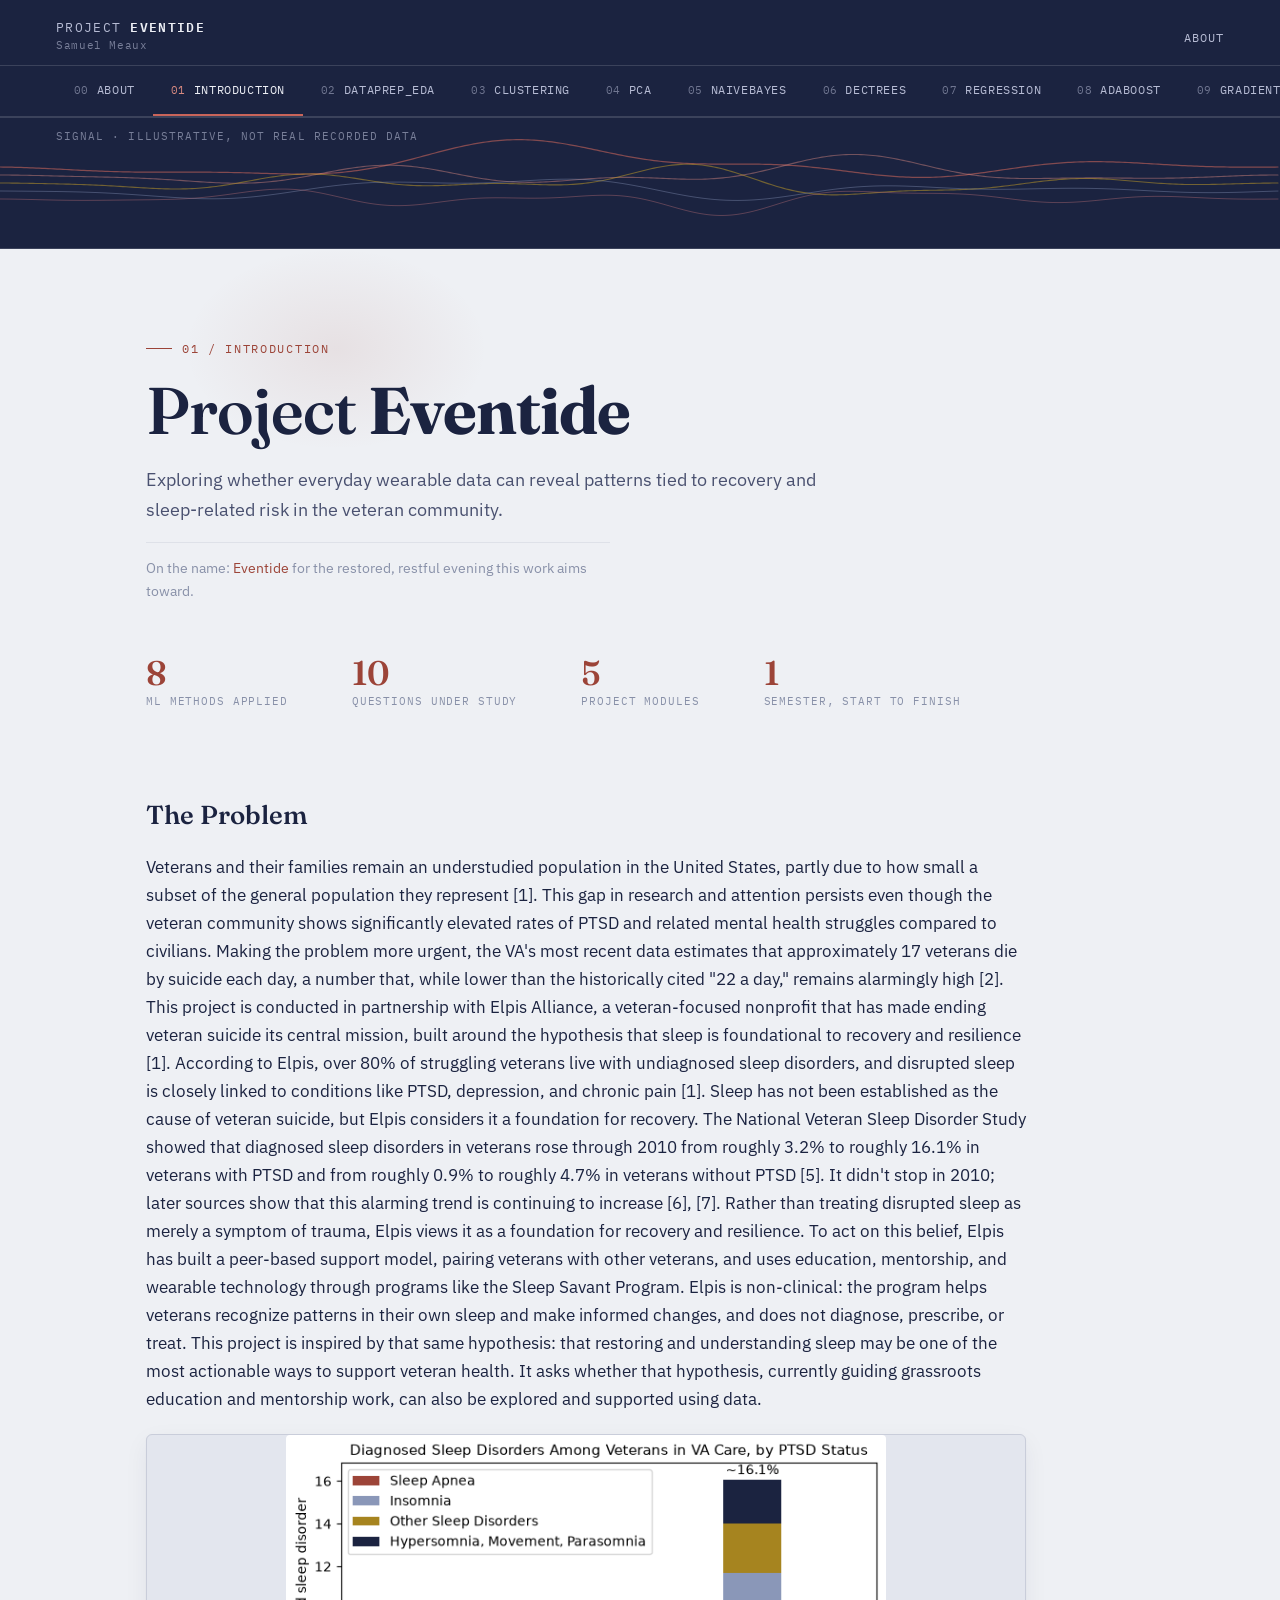
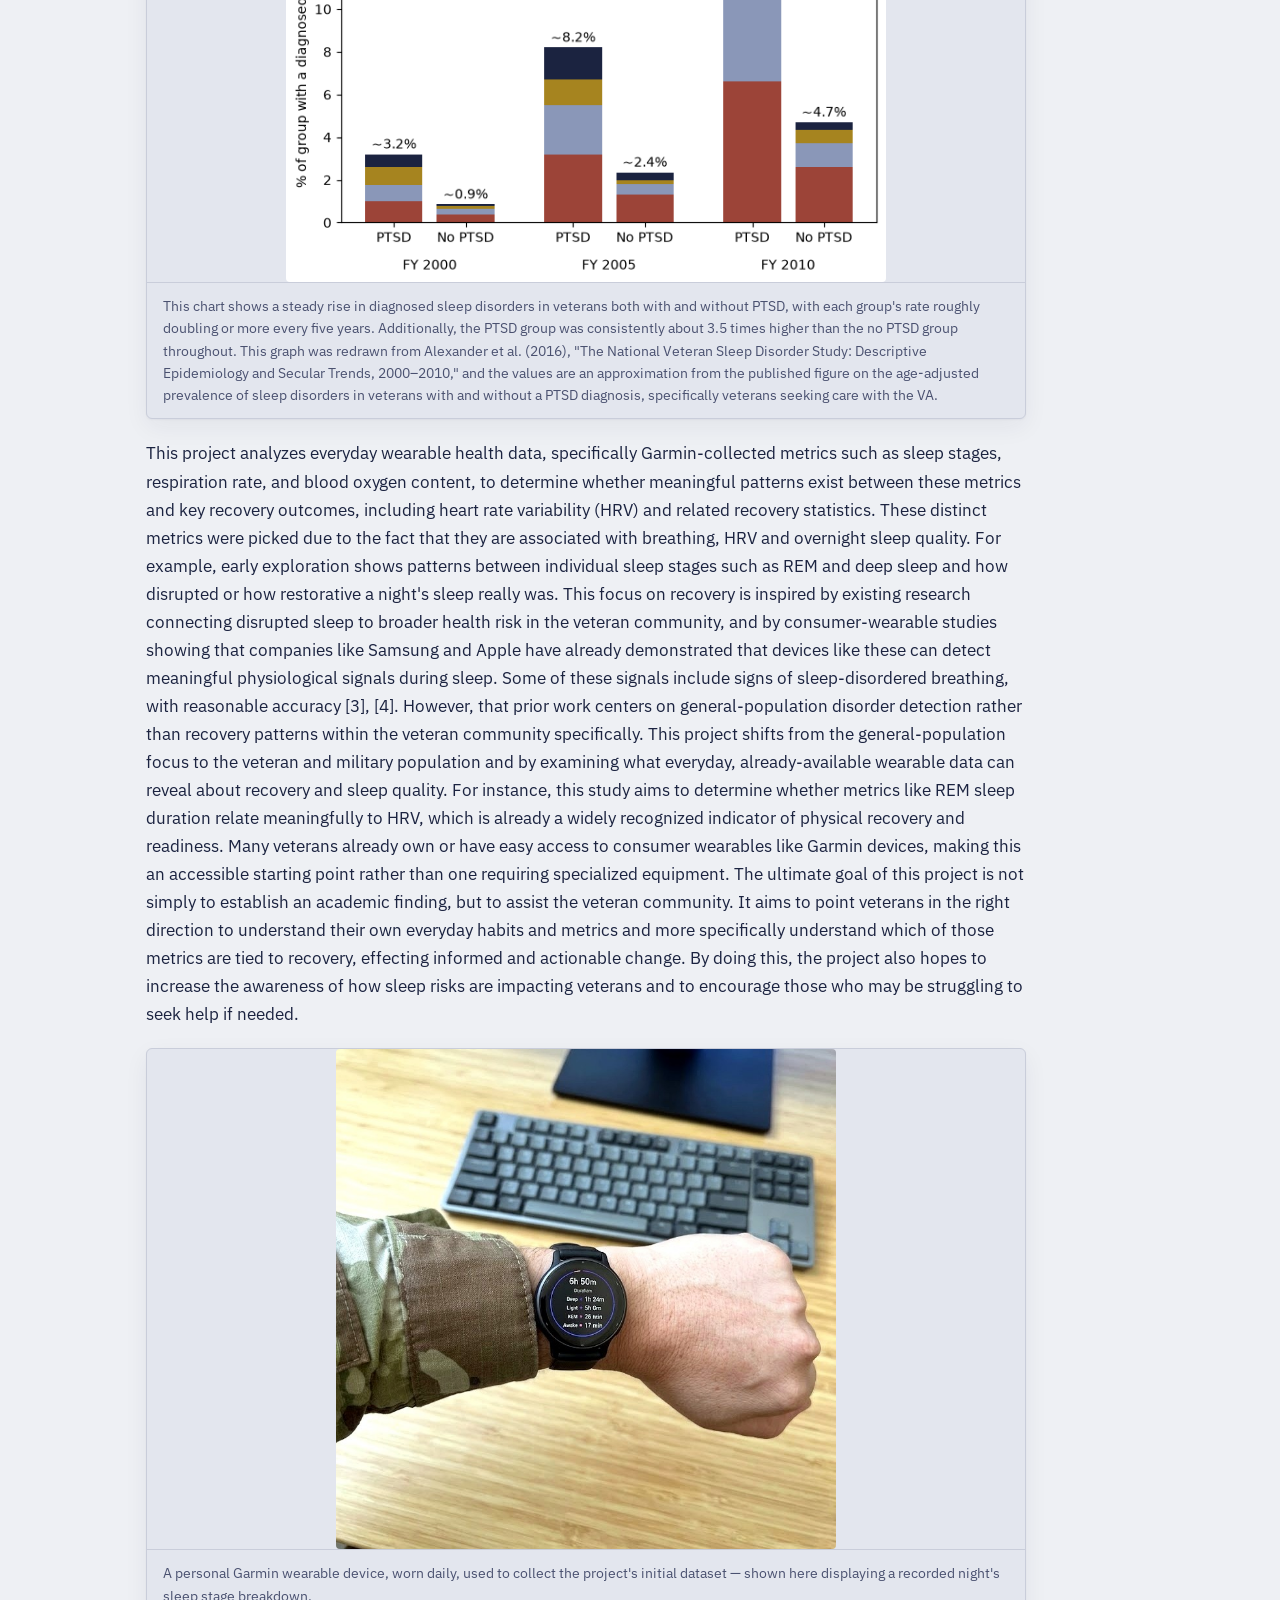
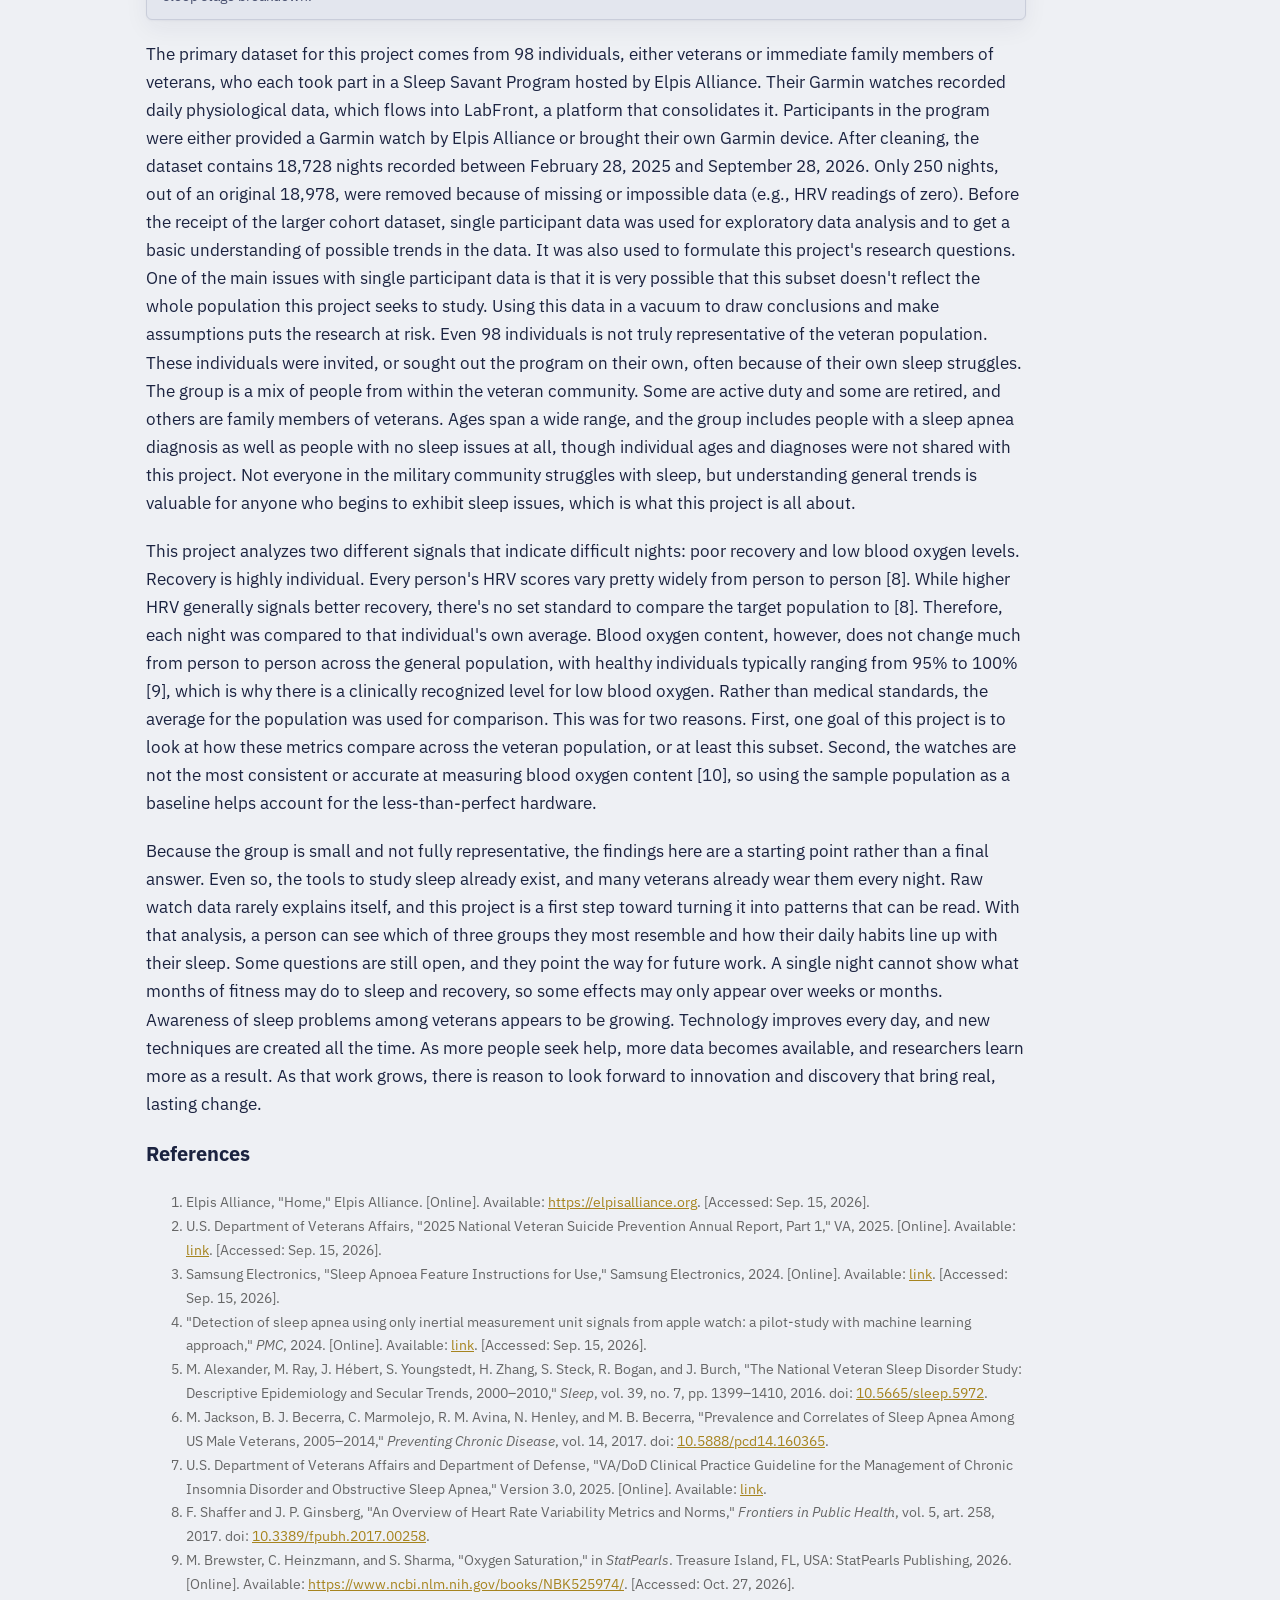
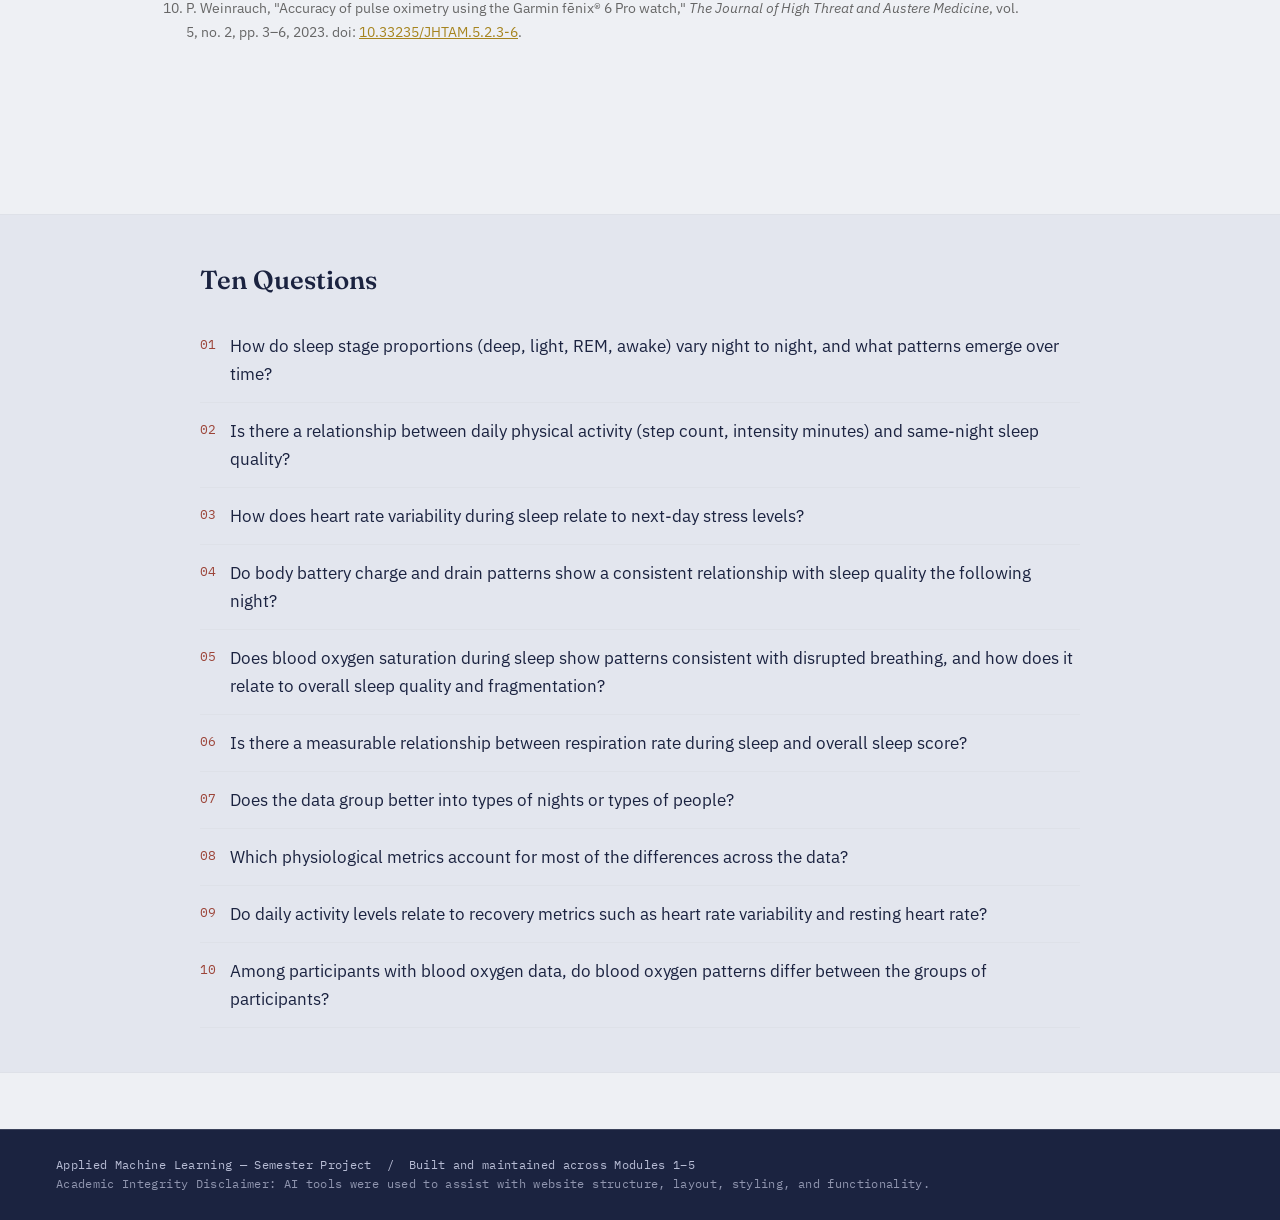
==== commit fa2e753c: "G.4.2: Lots of updates" ====
--- a/index.html
+++ b/index.html
@@ -127,6 +127,9 @@
 <p>The primary dataset for this project comes from 98 individuals, either veterans or immediate family members of veterans, who each took part in a Sleep Savant Program hosted by Elpis Alliance. Their Garmin watches recorded daily physiological data, which flows into LabFront, a platform that consolidates it. Participants in the program were either provided a Garmin watch by Elpis Alliance or brought their own Garmin device. After cleaning, the dataset contains 18,728 nights recorded between February 28, 2025 and September 28, 2026. Only 250 nights, out of an original 18,978, were removed because of missing or impossible data (e.g., HRV readings of zero). Before the receipt of the larger cohort dataset, single participant data was used for exploratory data analysis and to get a basic understanding of possible trends in the data. It was also used to formulate this project's research questions. One of the main issues with single participant data is that it is very possible that this subset doesn't reflect the whole population this project seeks to study. Using this data in a vacuum to draw conclusions and make assumptions puts the research at risk. Even 98 individuals is not truly representative of the veteran population. These individuals were invited, or sought out the program on their own, often because of their own sleep struggles. The group is a mix of people from within the veteran community. Some are active duty and some are retired, and others are family members of veterans. Ages span a wide range, and the group includes people with a sleep apnea diagnosis as well as people with no sleep issues at all, though individual ages and diagnoses were not shared with this project. Not everyone in the military community struggles with sleep, but understanding general trends is valuable for anyone who begins to exhibit sleep issues, which is what this project is all about.</p>
 
 <p>This project analyzes two different signals that indicate difficult nights: poor recovery and low blood oxygen levels. Recovery is highly individual. Every person's HRV scores vary pretty widely from person to person [8]. While higher HRV generally signals better recovery, there's no set standard to compare the target population to [8]. Therefore, each night was compared to that individual's own average. Blood oxygen content, however, does not change much from person to person across the general population, with healthy individuals typically ranging from 95% to 100% [9], which is why there is a clinically recognized level for low blood oxygen. Rather than medical standards, the average for the population was used for comparison. This was for two reasons. First, one goal of this project is to look at how these metrics compare across the veteran population, or at least this subset. Second, the watches are not the most consistent or accurate at measuring blood oxygen content [10], so using the sample population as a baseline helps account for the less-than-perfect hardware.</p>
+
+<!-- FLAG (Claude's wording, review before submit): first sentence of Intro paragraph 5. Paragraph is exactly 10 sentences. -->
+<p>Because the group is small and not fully representative, the findings here are a starting point rather than a final answer. Even so, the tools to study sleep already exist, and many veterans already wear them every night. Raw watch data rarely explains itself, and this project is a first step toward turning it into patterns that can be read. With that analysis, a person can see which of three groups they most resemble and how their daily habits line up with their sleep. Some questions are still open, and they point the way for future work. A single night cannot show what months of fitness may do to sleep and recovery, so some effects may only appear over weeks or months. Awareness of sleep problems among veterans appears to be growing. Technology improves every day, and new techniques are created all the time. As more people seek help, more data becomes available, and researchers learn more as a result. As that work grows, there is reason to look forward to innovation and discovery that bring real, lasting change.</p>
 
   <h3>References</h3>
   <ol style="font-size: 0.85em; color: #666;">
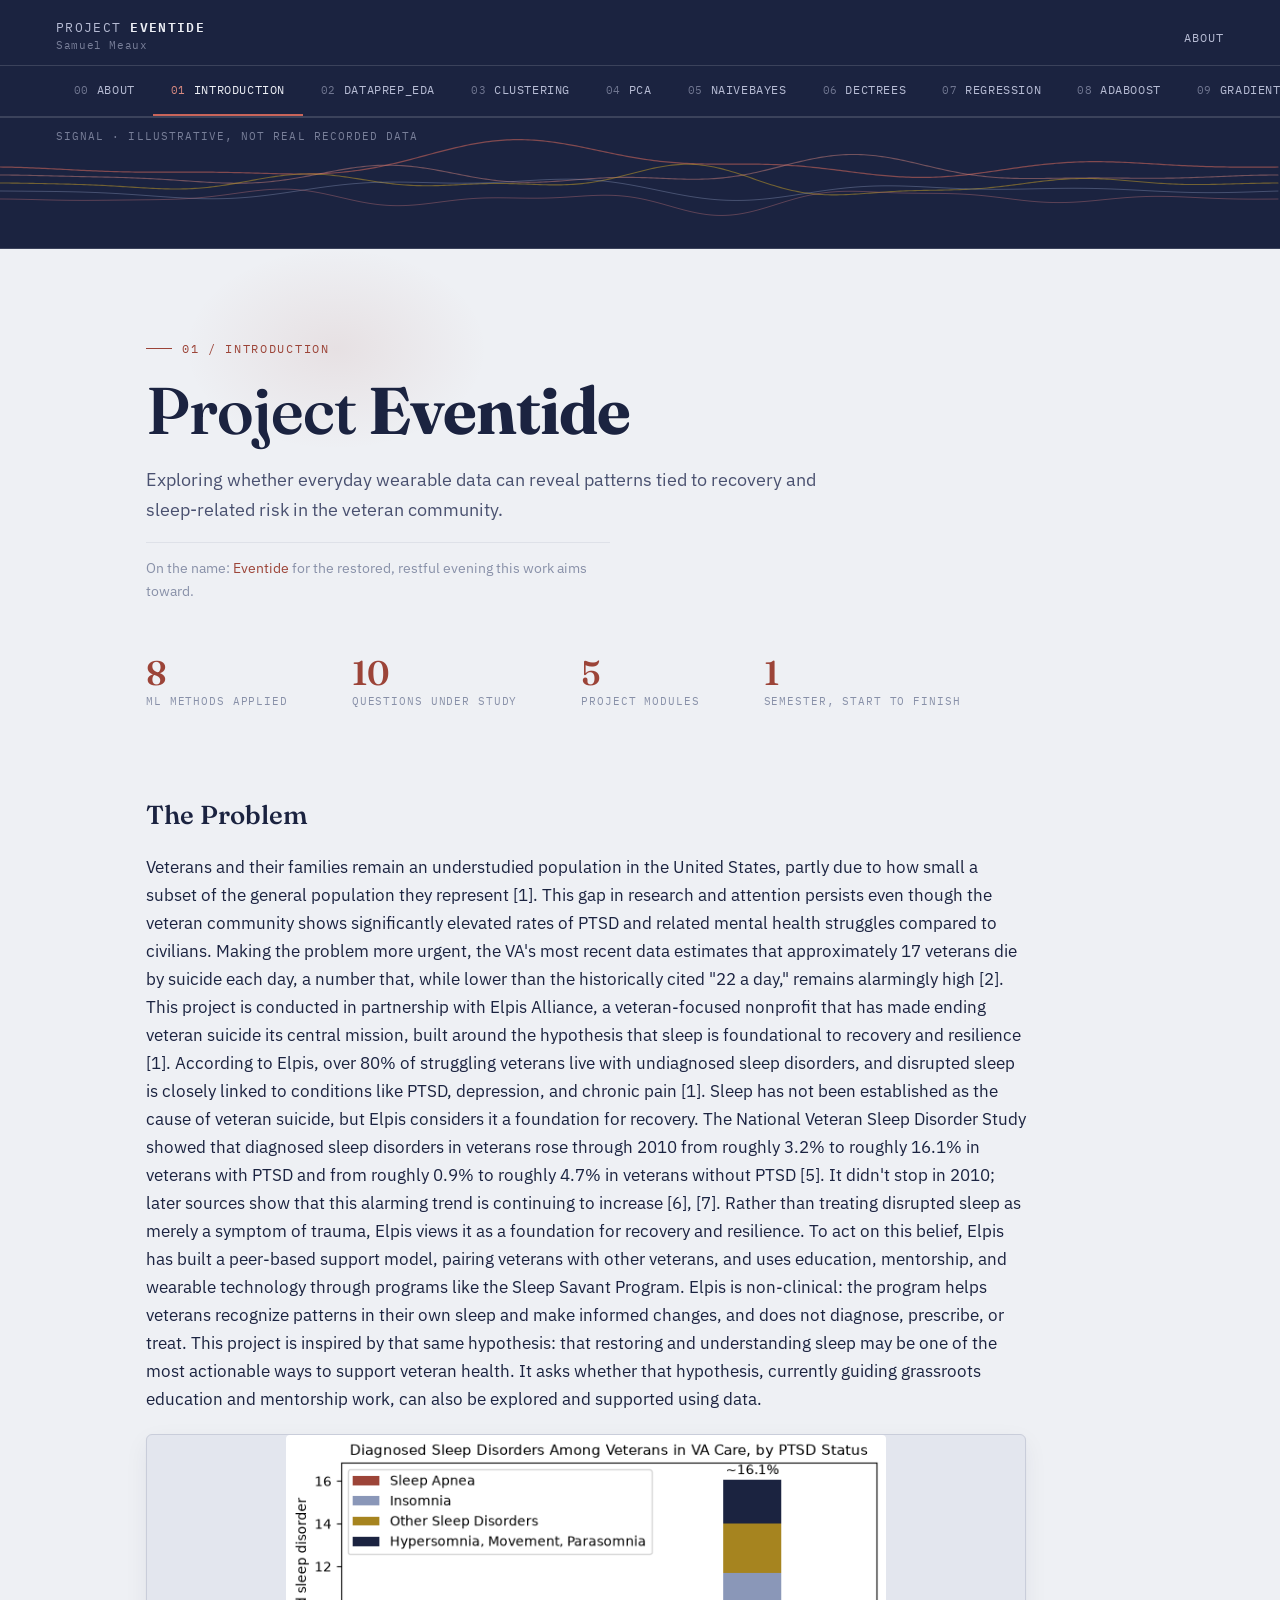
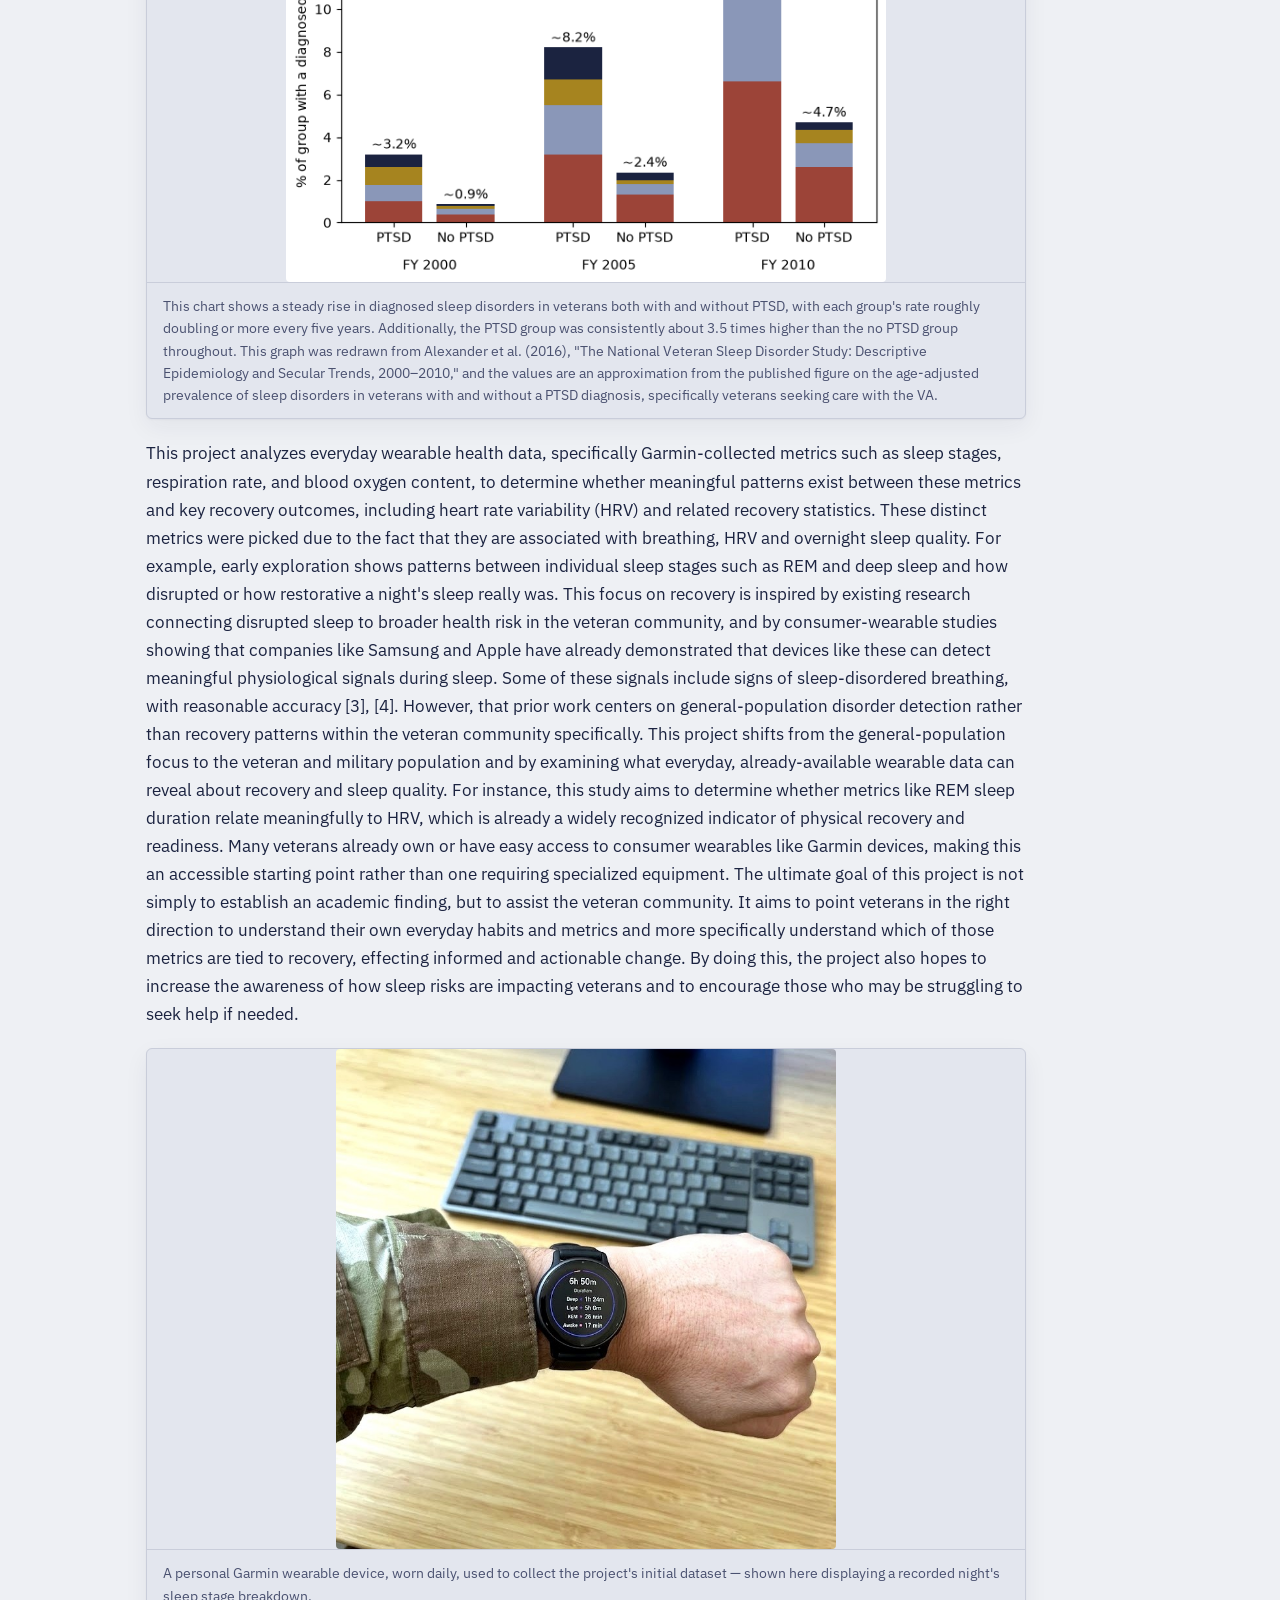
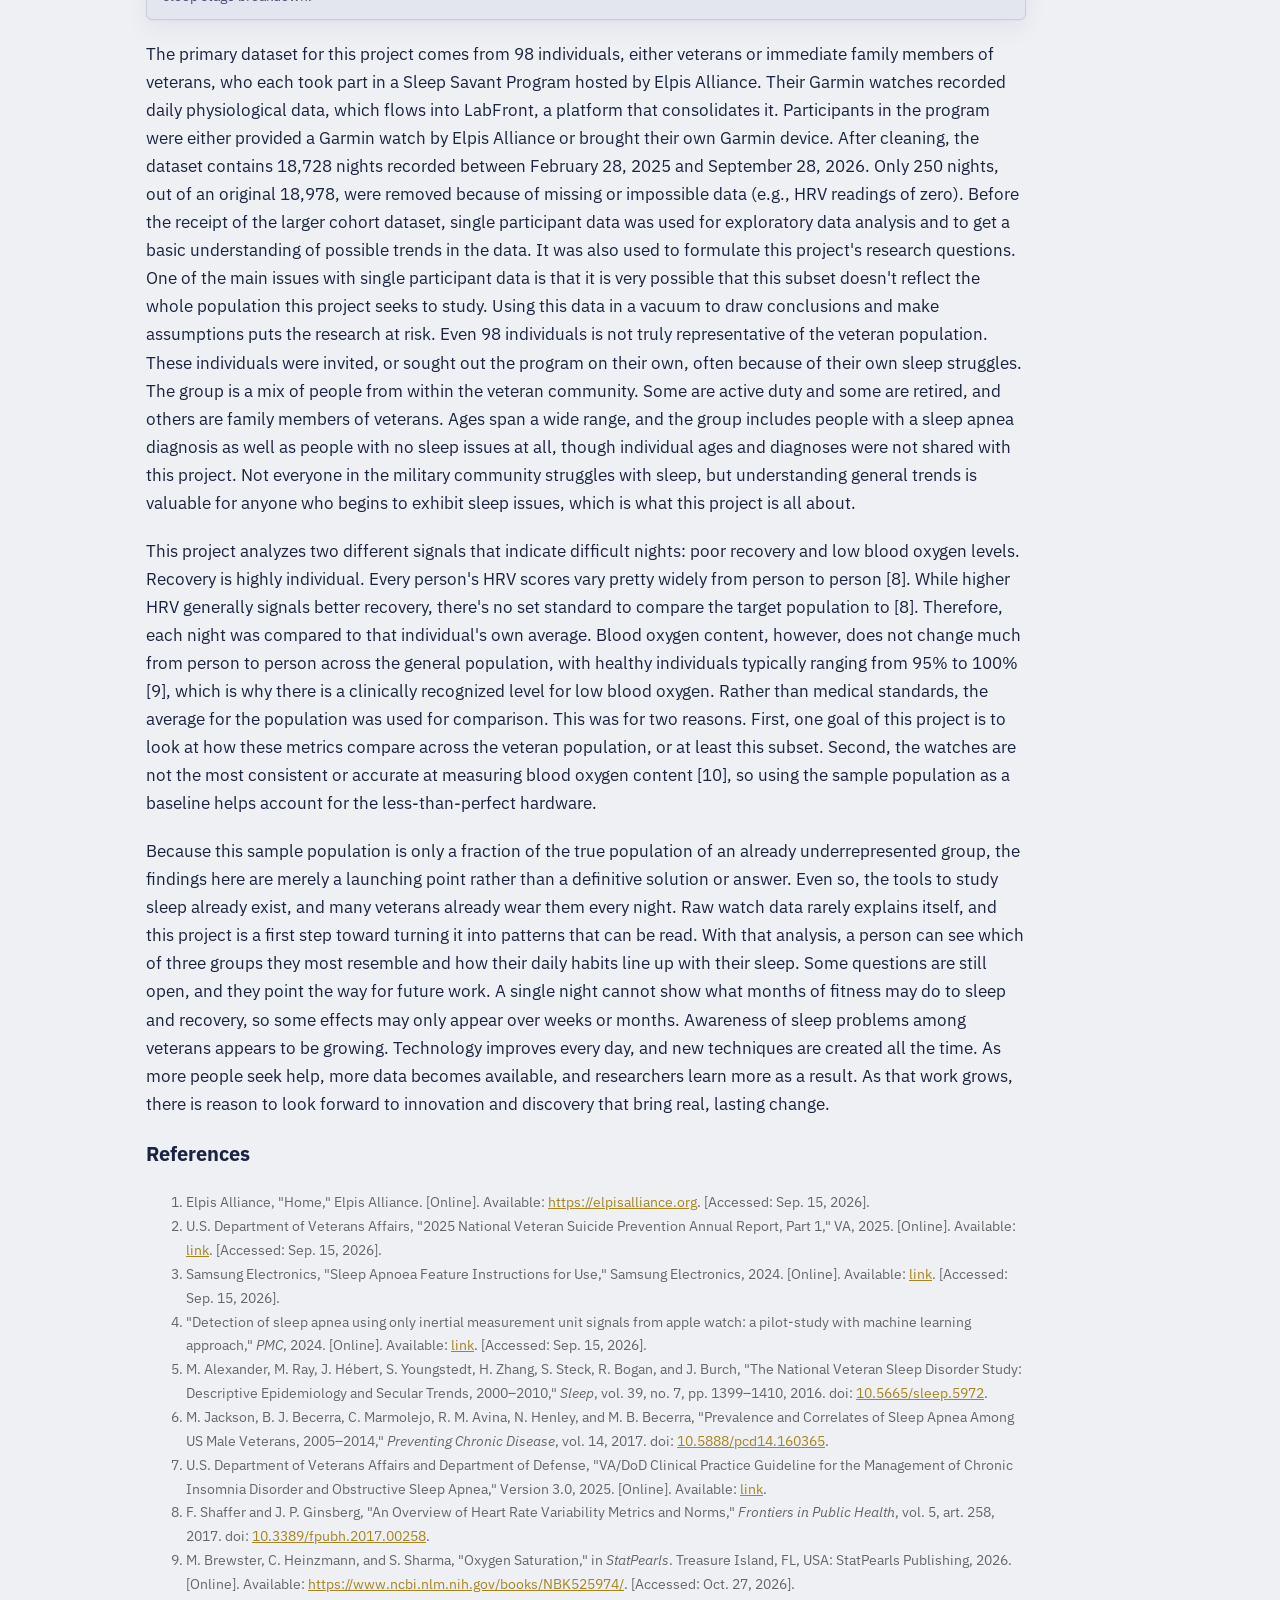
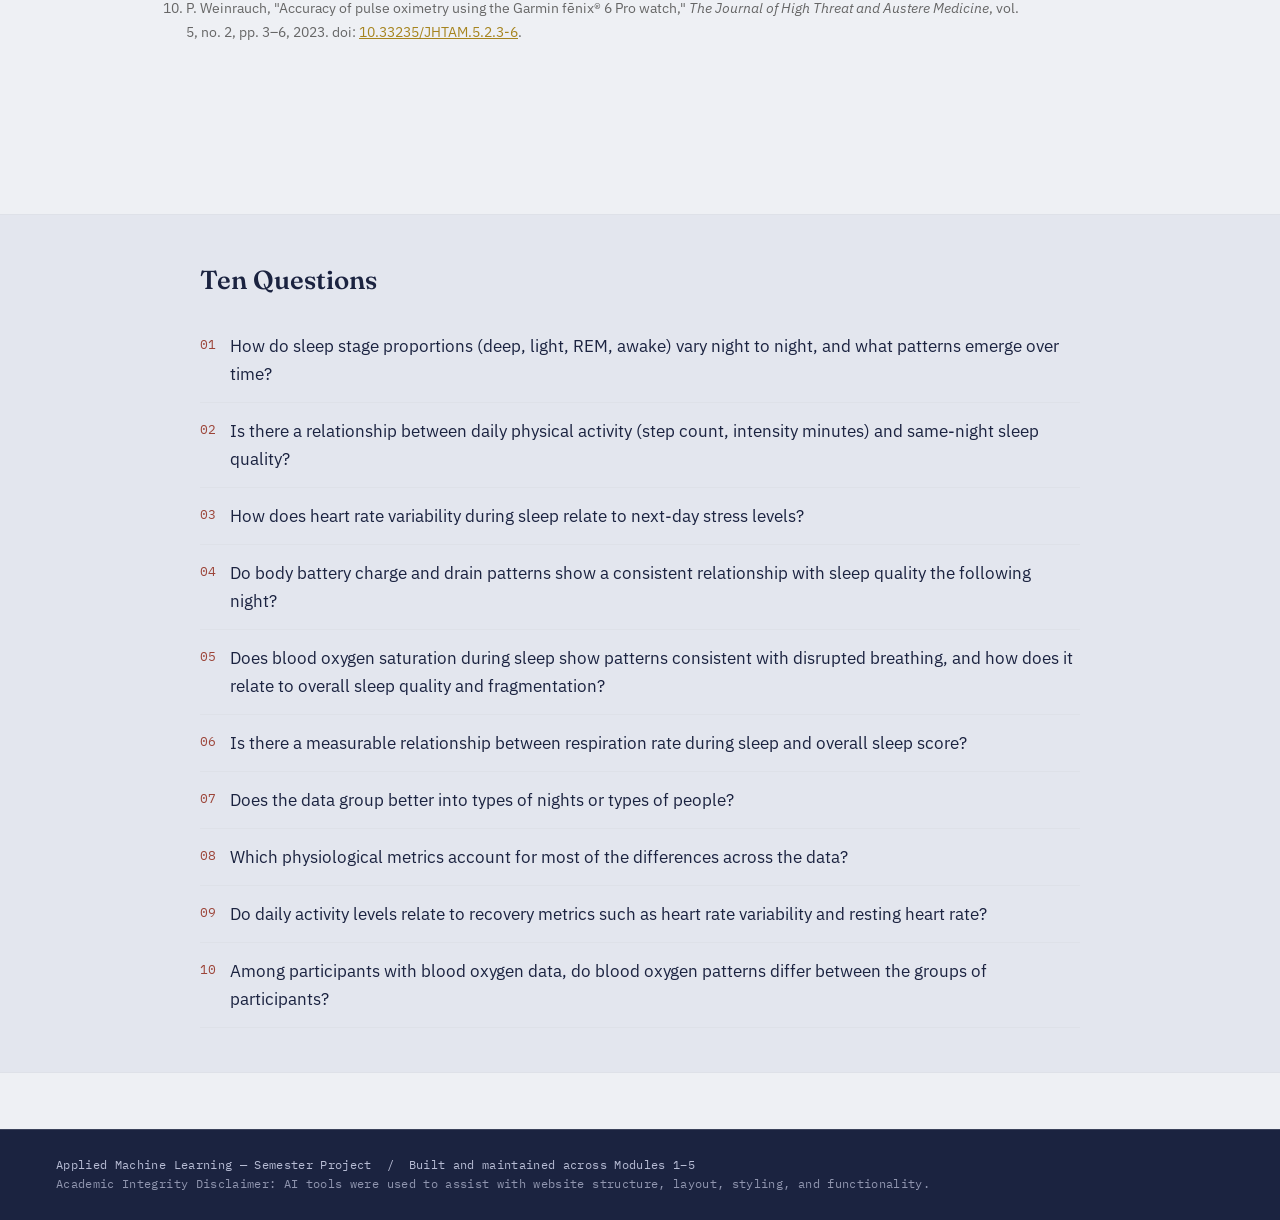
==== commit 13eedf1b: "G.4.4: Results, conclusions, overview images, review" ====
--- a/index.html
+++ b/index.html
@@ -128,8 +128,7 @@
 
 <p>This project analyzes two different signals that indicate difficult nights: poor recovery and low blood oxygen levels. Recovery is highly individual. Every person's HRV scores vary pretty widely from person to person [8]. While higher HRV generally signals better recovery, there's no set standard to compare the target population to [8]. Therefore, each night was compared to that individual's own average. Blood oxygen content, however, does not change much from person to person across the general population, with healthy individuals typically ranging from 95% to 100% [9], which is why there is a clinically recognized level for low blood oxygen. Rather than medical standards, the average for the population was used for comparison. This was for two reasons. First, one goal of this project is to look at how these metrics compare across the veteran population, or at least this subset. Second, the watches are not the most consistent or accurate at measuring blood oxygen content [10], so using the sample population as a baseline helps account for the less-than-perfect hardware.</p>
 
-<!-- FLAG (Claude's wording, review before submit): first sentence of Intro paragraph 5. Paragraph is exactly 10 sentences. -->
-<p>Because the group is small and not fully representative, the findings here are a starting point rather than a final answer. Even so, the tools to study sleep already exist, and many veterans already wear them every night. Raw watch data rarely explains itself, and this project is a first step toward turning it into patterns that can be read. With that analysis, a person can see which of three groups they most resemble and how their daily habits line up with their sleep. Some questions are still open, and they point the way for future work. A single night cannot show what months of fitness may do to sleep and recovery, so some effects may only appear over weeks or months. Awareness of sleep problems among veterans appears to be growing. Technology improves every day, and new techniques are created all the time. As more people seek help, more data becomes available, and researchers learn more as a result. As that work grows, there is reason to look forward to innovation and discovery that bring real, lasting change.</p>
+<p>Because this sample population is only a fraction of the true population of an already underrepresented group, the findings here are merely a launching point rather than a definitive solution or answer. Even so, the tools to study sleep already exist, and many veterans already wear them every night. Raw watch data rarely explains itself, and this project is a first step toward turning it into patterns that can be read. With that analysis, a person can see which of three groups they most resemble and how their daily habits line up with their sleep. Some questions are still open, and they point the way for future work. A single night cannot show what months of fitness may do to sleep and recovery, so some effects may only appear over weeks or months. Awareness of sleep problems among veterans appears to be growing. Technology improves every day, and new techniques are created all the time. As more people seek help, more data becomes available, and researchers learn more as a result. As that work grows, there is reason to look forward to innovation and discovery that bring real, lasting change.</p>
 
   <h3>References</h3>
   <ol style="font-size: 0.85em; color: #666;">
